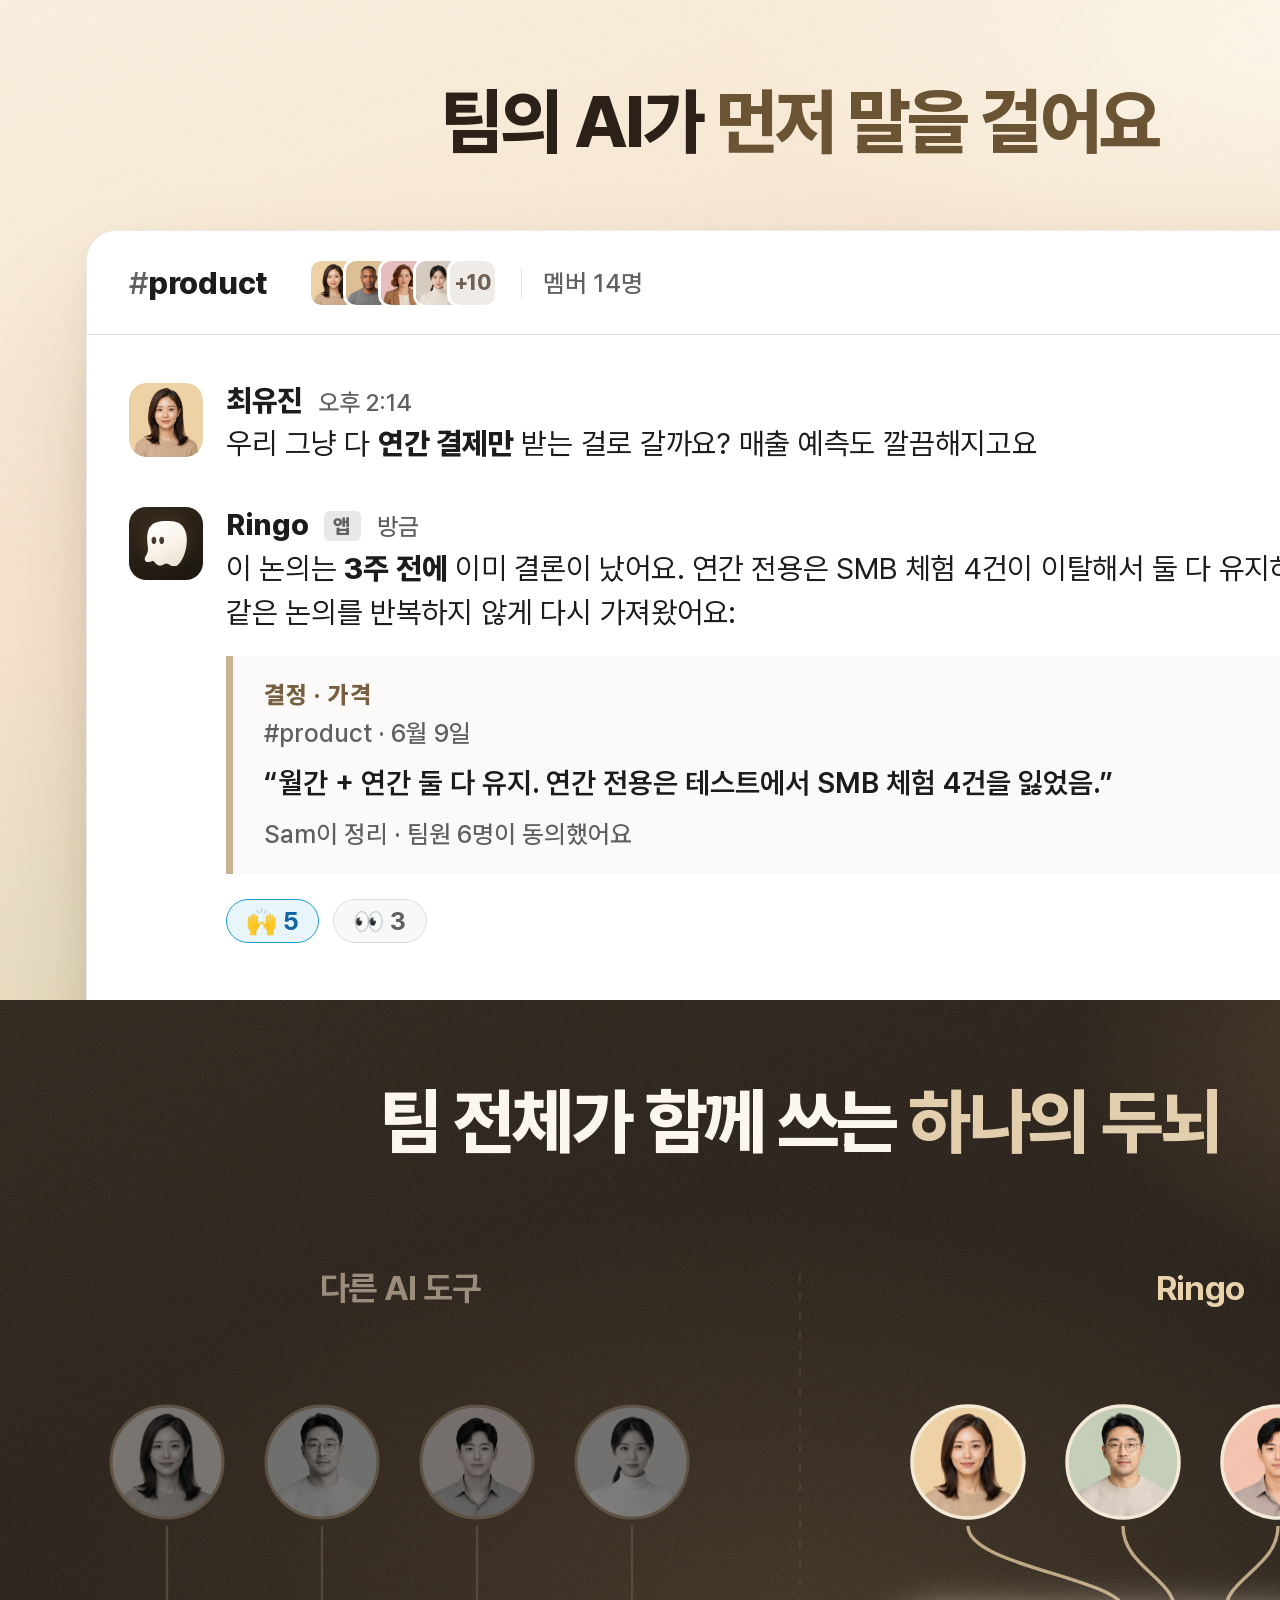
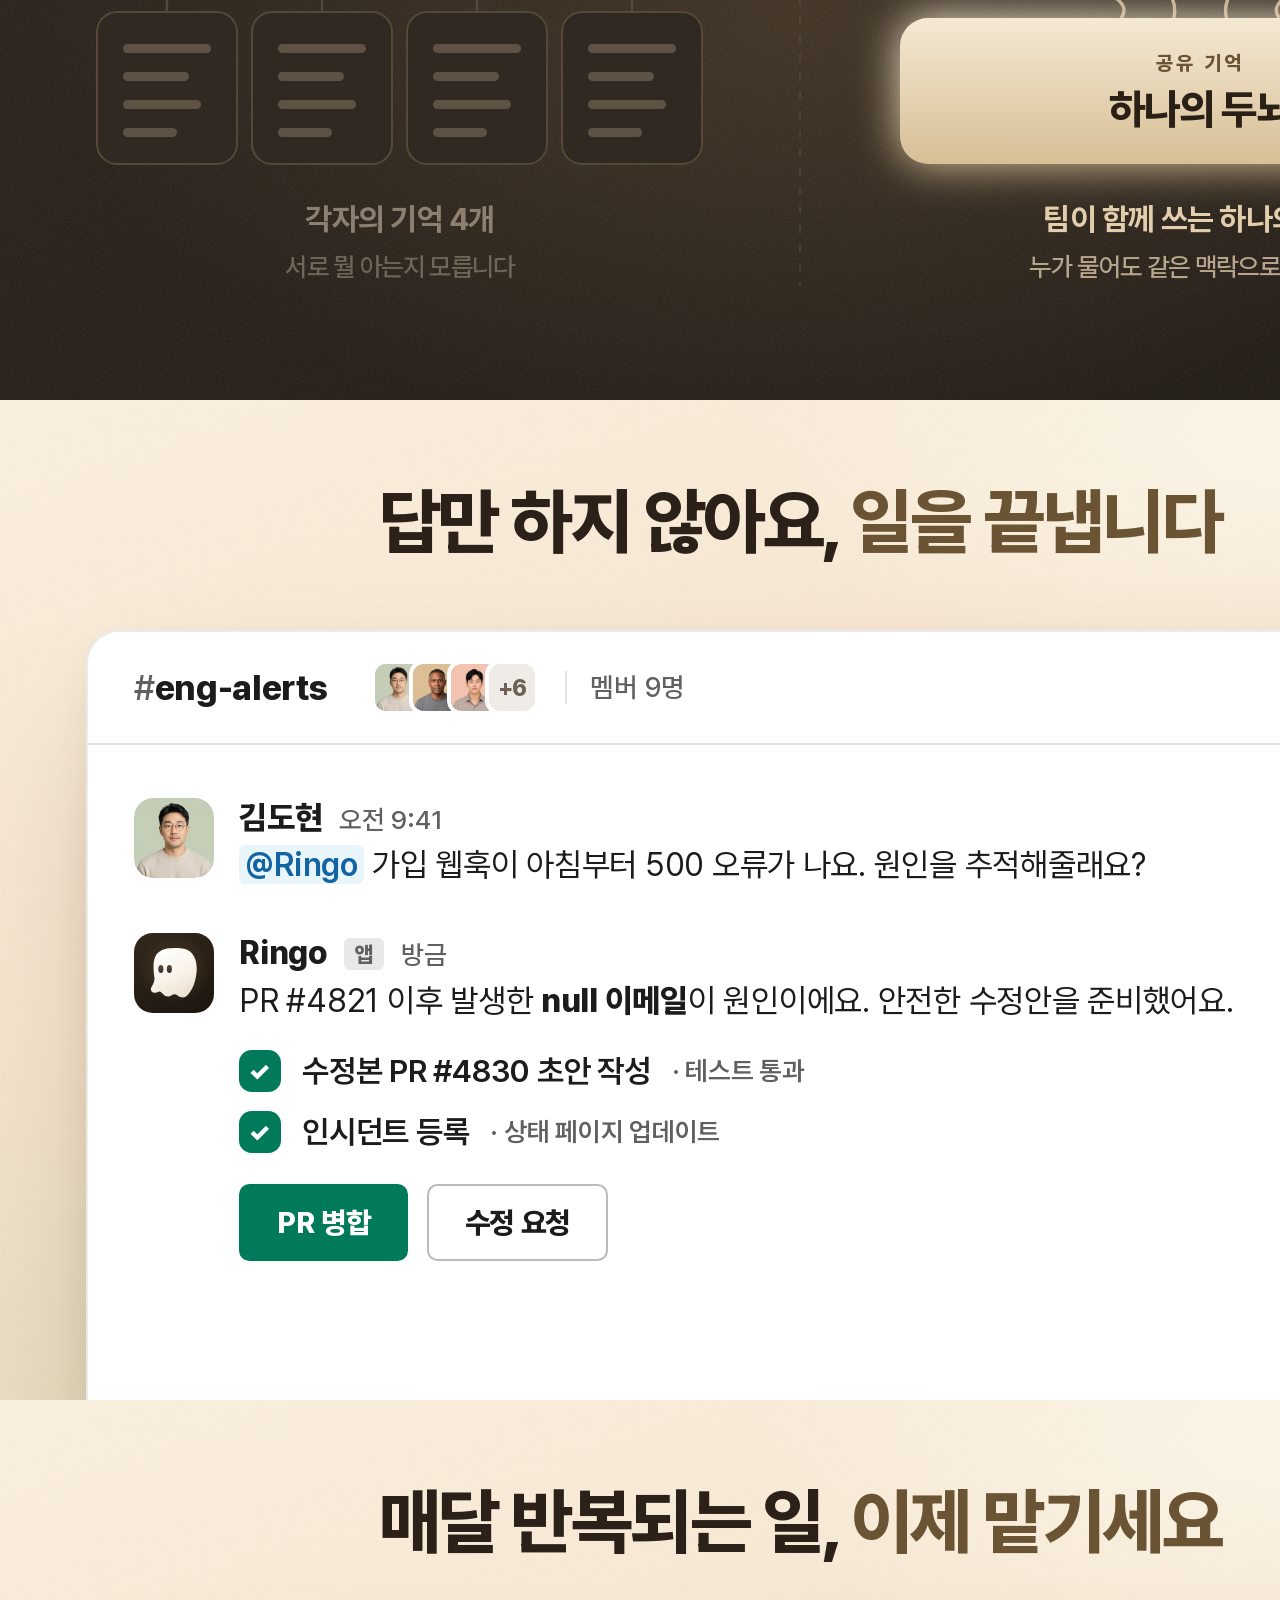
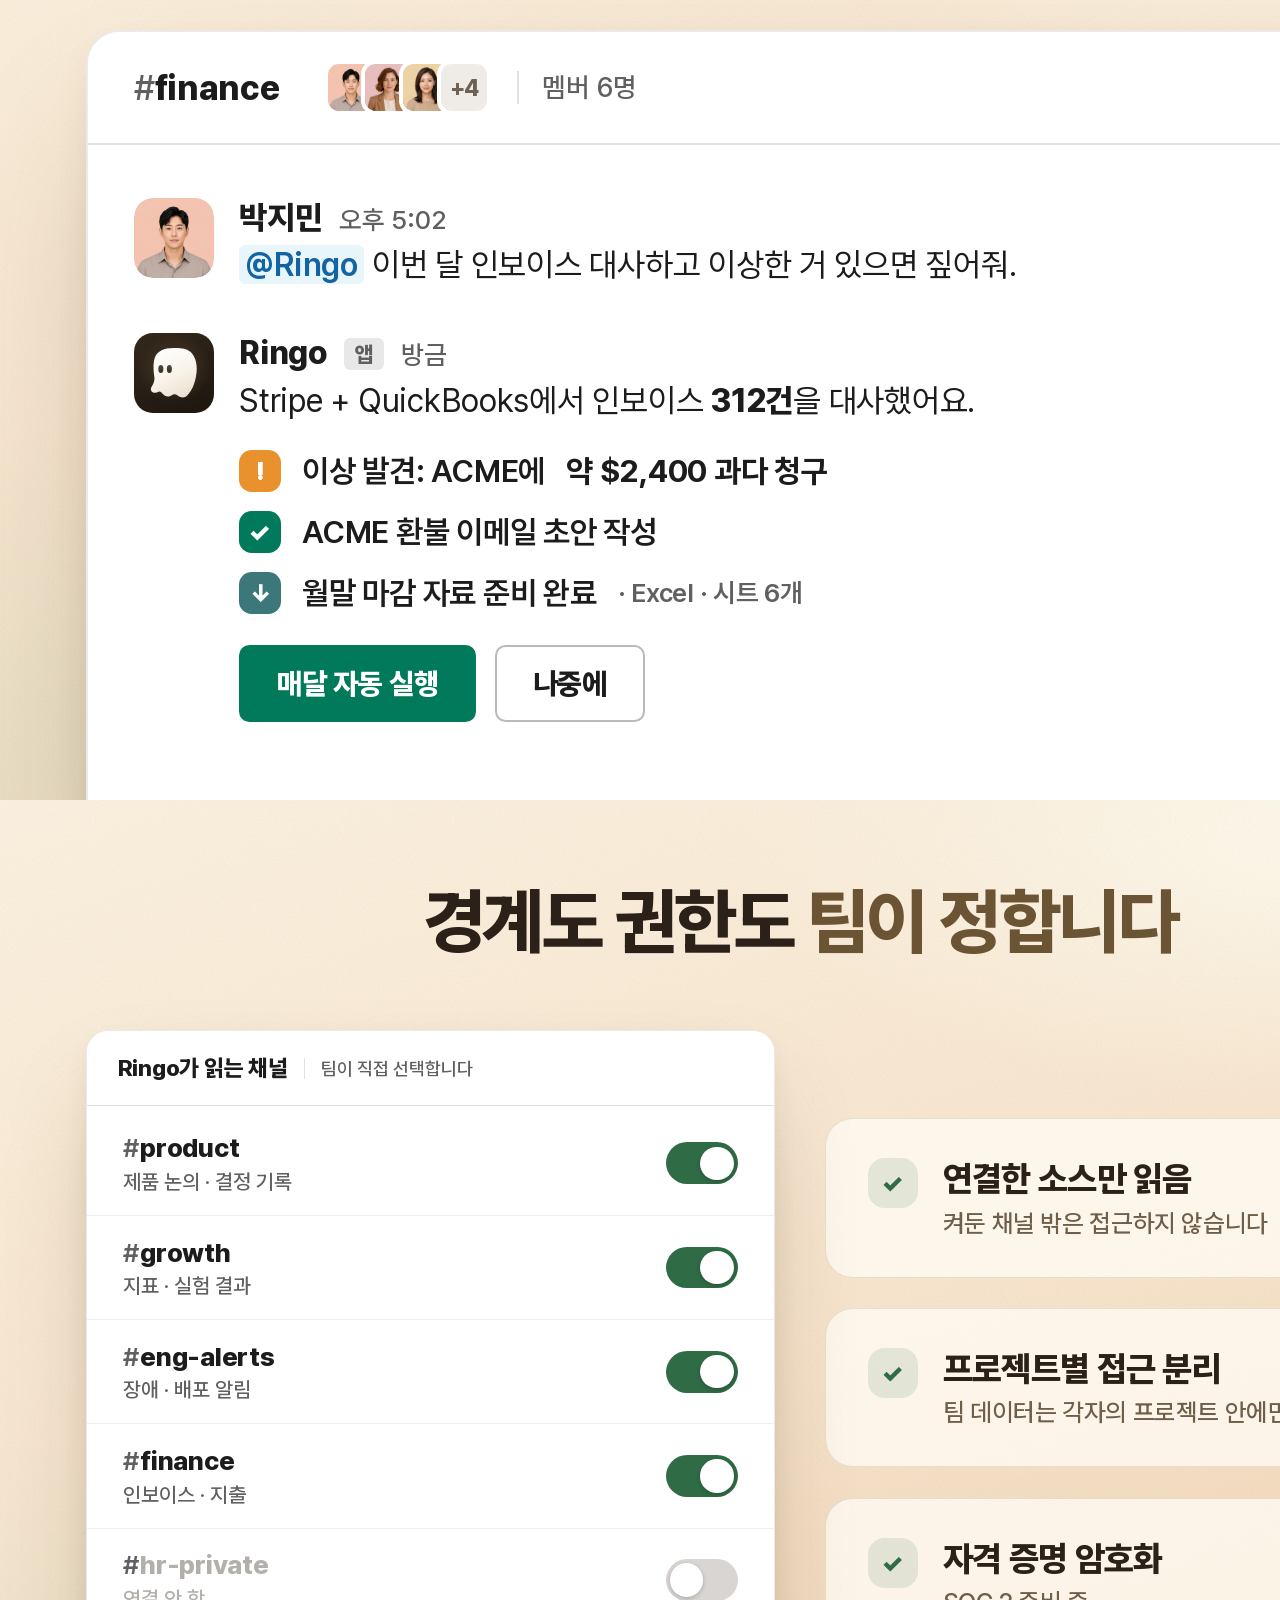
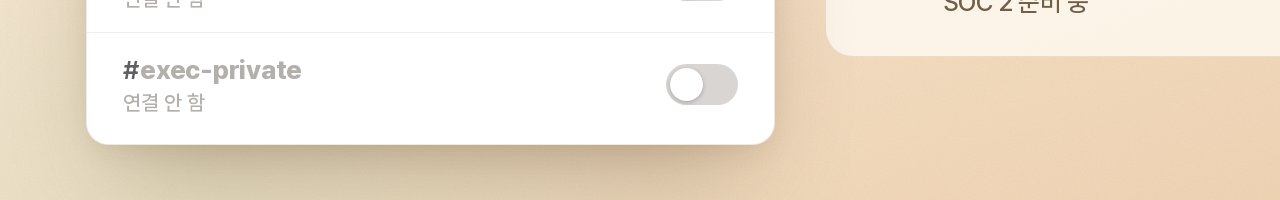
==== index.html @ 92b92dc7 "서브 텍스트 제거, 상단 블록 높이 재조정" ====
<!doctype html>
<html lang="ko"><head><meta charset="utf-8">
<title>Ringo 마켓플레이스 이미지 · 1차 구조 복원</title>
<link rel="stylesheet" href="base.css">
<style>
  /* Ringo 아바타: 검정 타일 + 크림 유령 (제품 실제 아바타) */
  /* 배경/크기는 base.css에서 관리. 정령이 타일을 꽉 채우면 답답해 보여서 62%로 여백 확보 */
  .av.ringo svg { width: 62%; height: 62%; display: block; }
  .lockup .markimg svg { width: 60%; height: 60%; display: block; }

  /* 02 지식 그래프 다크 패널 */
  .gwrap {
    margin: 12px 22px 0; border-radius: 14px; padding: 10px 14px 6px;
    background:
      radial-gradient(72% 90% at 50% 46%, #40321f 0%, rgba(64,50,31,0) 68%),
      linear-gradient(152deg, #33281b 0%, #241c13 100%);
    border: 1px solid rgba(201,178,143,.20);
    box-shadow: inset 0 1px 0 rgba(233,214,181,.10);
  }
  .gwrap svg { display: block; width: 100%; height: auto; }

  /* 05 권한 패널 — 좌우 반반. 왼쪽 채널 리스트, 오른쪽 보안 항목 모두 세로 나열 */
  .permswrap { display: grid; grid-template-columns: 1fr 1fr; gap: 36px; align-items: stretch; width: 100%; }
  .pcard { display: flex; flex-direction: column; }
  .pcard .plist { padding: 4px 0 6px; flex: 1; }
  .prow { display: flex; align-items: center; justify-content: space-between; padding: 15px 26px; }
  .prow + .prow { border-top: 1px solid #f1efed; }
  .pname { font-size: 19px; font-weight: 800; color: var(--sk-ink); letter-spacing: -.01em; }
  .pname .hash { color: var(--sk-muted); font-weight: 600; margin-right: 1px; }
  .pdesc { font-size: 15px; color: var(--sk-muted); font-weight: 500; margin-top: 4px; }
  .prow.off .pname, .prow.off .pdesc { color: #b3afab; }
  .tog { width: 52px; height: 30px; border-radius: 999px; background: #d8d5d2; position: relative; flex: none; }
  .tog i { position: absolute; top: 3px; left: 3px; width: 24px; height: 24px; border-radius: 50%;
           background: #fff; box-shadow: 0 1px 3px rgba(0,0,0,.22); }
  .tog.on { background: #2f6b45; }
  .tog.on i { left: 25px; }

  .secbar { display: flex; flex-direction: column; gap: 22px; justify-content: center; }
  .secitem {
    display: flex; align-items: flex-start; gap: 18px;
    background: rgba(255,252,244,.78);
    border: 1px solid rgba(119,96,63,.16);
    border-radius: 20px; padding: 28px 30px;
  }
  .sdot { flex: none; width: 36px; height: 36px; border-radius: 12px;
          background: rgba(47,107,69,.12); color: #2f6b45;
          display: grid; place-items: center; font-size: 18px; font-weight: 900; }
  .secitem b { display: block; font-size: 25px; font-weight: 800; color: var(--ink); letter-spacing: -.02em; }
  .secitem i { display: block; font-style: normal; font-size: 18px; font-weight: 500;
               color: var(--muted); margin-top: 6px; letter-spacing: -.015em; }
</style>
</head><body>

<div class="slide">
  <div class="copy">
    <h1>팀의 AI가 <em>먼저 말을 걸어요</em></h1>
  </div>
  <div class="fit">
    <div class="win">
           <div class="win-head">
             <span class="ch"><span class="hash">#</span>product</span>
             
        <div class="facepile">
          <img src="avatars/yujin.png" alt=""><img src="avatars/sam.png" alt=""><img src="avatars/elena.png" alt=""><img src="avatars/seoyeon.png" alt="">
          <span class="fmore">+10</span>
        </div>
             <span class="meta">멤버 14명</span>
           </div>
           <div class="win-body">
      
      <div class="msg">
        <div class="av person"><img src="avatars/yujin.png" alt=""></div>
        <div class="mbody">
          <div class="mhead">
            <span class="mname">최유진</span>
            
            <span class="mtime">오후 2:14</span>
          </div>
          <div class="mtext">우리 그냥 다 <strong>연간 결제만</strong> 받는 걸로 갈까요? 매출 예측도 깔끔해지고요</div>
        </div>
      </div>
      
      <div class="msg">
        <div class="av ringo"><svg viewBox="291 282 662 715" preserveAspectRatio="xMidYMid meet" aria-hidden="true">
  <defs>
    <linearGradient id="sBody" x1="28%" y1="4%" x2="72%" y2="100%">
      <stop offset="0%" stop-color="#fefdfb"/><stop offset="52%" stop-color="#f9f3ea"/><stop offset="100%" stop-color="#ebe0d0"/>
    </linearGradient>
    <linearGradient id="sEye" x1="0" y1="0" x2="0" y2="1">
      <stop offset="0%" stop-color="#58493f"/><stop offset="100%" stop-color="#3a2e27"/>
    </linearGradient>
    <radialGradient id="sGloss" cx="34%" cy="20%" r="42%">
      <stop offset="0%" stop-color="#ffffff" stop-opacity=".55"/><stop offset="100%" stop-color="#ffffff" stop-opacity="0"/>
    </radialGradient>
    <clipPath id="sClip"><path d="M627 283 C487 283 387 324 349 424 C320 501 330 628 342 701 C351 756 326 807 303 842 C279 880 295 916 324 925 C353 934 380 925 404 915 C425 906 438 918 454 937 C486 974 525 993 562 980 C594 969 611 946 638 951 C670 957 689 983 718 992 C758 1005 792 994 820 965 C891 891 929 791 948 666 C969 526 938 407 866 341 C808 288 720 281 627 283 Z"/></clipPath>
  </defs>
  <path d="M627 283 C487 283 387 324 349 424 C320 501 330 628 342 701 C351 756 326 807 303 842 C279 880 295 916 324 925 C353 934 380 925 404 915 C425 906 438 918 454 937 C486 974 525 993 562 980 C594 969 611 946 638 951 C670 957 689 983 718 992 C758 1005 792 994 820 965 C891 891 929 791 948 666 C969 526 938 407 866 341 C808 288 720 281 627 283 Z" fill="url(#sBody)"/>
  <ellipse cx="520" cy="430" rx="250" ry="200" fill="url(#sGloss)" clip-path="url(#sClip)"/>
  <ellipse cx="436" cy="585" rx="37" ry="57" fill="url(#sEye)"/>
  <ellipse cx="559" cy="585" rx="37" ry="57" fill="url(#sEye)"/>
</svg></div>
        <div class="mbody">
          <div class="mhead">
            <span class="mname">Ringo</span>
            <span class="badge">앱</span>
            <span class="mtime">방금</span>
          </div>
          <div class="mtext">이 논의는 <strong>3주 전에</strong> 이미 결론이 났어요. 연간 전용은 SMB 체험 4건이 이탈해서 둘 다 유지하기로 했죠. 같은 논의를 반복하지 않게 다시 가져왔어요:</div>
         <div class="att">
           <div class="atitle">결정 · 가격</div>
           <div class="aline">#product · 6월 9일</div>
           <div class="aquote">“월간 + 연간 둘 다 유지. 연간 전용은 테스트에서 SMB 체험 4건을 잃었음.”</div>
           <div class="afoot">Sam이 정리 · 팀원 6명이 동의했어요</div>
         </div>
         <div class="rx"><span class="on">🙌 5</span><span>👀 3</span></div>
        </div>
      </div></div>
           <div class="winpad"></div>
         </div>
  </div>
</div>

<div class="slide inverted">
  <div class="copy">
    <h1>팀 전체가 함께 쓰는 <em>하나의 두뇌</em></h1>
  </div>
  <div class="fit">
    <div class="gfull">
      <svg viewBox="0 0 1600 700" width="1600" height="700">
        <defs>
          <linearGradient id="goldb" x1="0" y1="0" x2="0" y2="1">
            <stop offset="0%" stop-color="#f4e9d4"/><stop offset="100%" stop-color="#d8bf96"/>
          </linearGradient>
          <filter id="softglow" x="-60%" y="-60%" width="220%" height="220%">
            <feGaussianBlur stdDeviation="22" result="b"/>
            <feMerge><feMergeNode in="b"/><feMergeNode in="SourceGraphic"/></feMerge>
          </filter>
        </defs>

        <line x1="800" y1="44" x2="800" y2="656" stroke="#6b5c48"
              stroke-width="1.6" stroke-dasharray="8 11" opacity=".45"/>

        <!-- 왼쪽: 다른 AI 도구 -->
        <text x="400" y="70" text-anchor="middle"
              style="font:700 34px Pretendard,sans-serif;fill:#9b8d7c;letter-spacing:-.02em">다른 AI 도구</text>
        
        <clipPath id="cl0"><circle cx="167" cy="232" r="56"/></clipPath>
        <image href="avatars/yujin.png" x="111" y="176"
               width="112" height="112" clip-path="url(#cl0)"
               style="filter:grayscale(.8) brightness(.55)"/>
        <circle cx="167" cy="232" r="56" fill="none" stroke="#5d5244" stroke-width="3"/>
        <line x1="167" y1="296" x2="167" y2="382" stroke="#5d5244" stroke-width="2.4" opacity=".75"/>
        <rect x="97" y="382" width="140" height="152" rx="20"
              fill="#2f2921" stroke="#544838" stroke-width="2"/>
        <rect x="123" y="414" width="88" height="9" rx="4.5" fill="#5d5244"/><rect x="123" y="442" width="66" height="9" rx="4.5" fill="#5d5244"/><rect x="123" y="470" width="78" height="9" rx="4.5" fill="#5d5244"/><rect x="123" y="498" width="54" height="9" rx="4.5" fill="#5d5244"/>
        
        <clipPath id="cl1"><circle cx="322" cy="232" r="56"/></clipPath>
        <image href="avatars/dohyun.png" x="266" y="176"
               width="112" height="112" clip-path="url(#cl1)"
               style="filter:grayscale(.8) brightness(.55)"/>
        <circle cx="322" cy="232" r="56" fill="none" stroke="#5d5244" stroke-width="3"/>
        <line x1="322" y1="296" x2="322" y2="382" stroke="#5d5244" stroke-width="2.4" opacity=".75"/>
        <rect x="252" y="382" width="140" height="152" rx="20"
              fill="#2f2921" stroke="#544838" stroke-width="2"/>
        <rect x="278" y="414" width="88" height="9" rx="4.5" fill="#5d5244"/><rect x="278" y="442" width="66" height="9" rx="4.5" fill="#5d5244"/><rect x="278" y="470" width="78" height="9" rx="4.5" fill="#5d5244"/><rect x="278" y="498" width="54" height="9" rx="4.5" fill="#5d5244"/>
        
        <clipPath id="cl2"><circle cx="477" cy="232" r="56"/></clipPath>
        <image href="avatars/jimin.png" x="421" y="176"
               width="112" height="112" clip-path="url(#cl2)"
               style="filter:grayscale(.8) brightness(.55)"/>
        <circle cx="477" cy="232" r="56" fill="none" stroke="#5d5244" stroke-width="3"/>
        <line x1="477" y1="296" x2="477" y2="382" stroke="#5d5244" stroke-width="2.4" opacity=".75"/>
        <rect x="407" y="382" width="140" height="152" rx="20"
              fill="#2f2921" stroke="#544838" stroke-width="2"/>
        <rect x="433" y="414" width="88" height="9" rx="4.5" fill="#5d5244"/><rect x="433" y="442" width="66" height="9" rx="4.5" fill="#5d5244"/><rect x="433" y="470" width="78" height="9" rx="4.5" fill="#5d5244"/><rect x="433" y="498" width="54" height="9" rx="4.5" fill="#5d5244"/>
        
        <clipPath id="cl3"><circle cx="632" cy="232" r="56"/></clipPath>
        <image href="avatars/seoyeon.png" x="576" y="176"
               width="112" height="112" clip-path="url(#cl3)"
               style="filter:grayscale(.8) brightness(.55)"/>
        <circle cx="632" cy="232" r="56" fill="none" stroke="#5d5244" stroke-width="3"/>
        <line x1="632" y1="296" x2="632" y2="382" stroke="#5d5244" stroke-width="2.4" opacity=".75"/>
        <rect x="562" y="382" width="140" height="152" rx="20"
              fill="#2f2921" stroke="#544838" stroke-width="2"/>
        <rect x="588" y="414" width="88" height="9" rx="4.5" fill="#5d5244"/><rect x="588" y="442" width="66" height="9" rx="4.5" fill="#5d5244"/><rect x="588" y="470" width="78" height="9" rx="4.5" fill="#5d5244"/><rect x="588" y="498" width="54" height="9" rx="4.5" fill="#5d5244"/>
        
        <text x="400" y="600" text-anchor="middle"
              style="font:700 31px Pretendard,sans-serif;fill:#8d8071;letter-spacing:-.025em">각자의 기억 4개</text>
        <text x="400" y="646" text-anchor="middle"
              style="font:500 26px Pretendard,sans-serif;fill:#6f6558;letter-spacing:-.025em">서로 뭘 아는지 모릅니다</text>

        <!-- 오른쪽: Ringo -->
        <text x="1200" y="70" text-anchor="middle"
              style="font:700 34px Pretendard,sans-serif;fill:#e8d3ad;letter-spacing:-.02em">Ringo</text>
        
        <path d="M968 296 C 968 340, 1148.96 350, 1121.12 388"
              stroke="#c9b28f" stroke-width="3.4" fill="none" opacity=".92"/>
        <clipPath id="cr0"><circle cx="968" cy="232" r="56"/></clipPath>
        <image href="avatars/yujin.png" x="912" y="176"
               width="112" height="112" clip-path="url(#cr0)"/>
        <circle cx="968" cy="232" r="56" fill="none" stroke="#f3e9d6" stroke-width="3.5"/>
        
        <path d="M1123 296 C 1123 340, 1183.06 350, 1173.82 388"
              stroke="#c9b28f" stroke-width="3.4" fill="none" opacity=".92"/>
        <clipPath id="cr1"><circle cx="1123" cy="232" r="56"/></clipPath>
        <image href="avatars/dohyun.png" x="1067" y="176"
               width="112" height="112" clip-path="url(#cr1)"/>
        <circle cx="1123" cy="232" r="56" fill="none" stroke="#f3e9d6" stroke-width="3.5"/>
        
        <path d="M1278 296 C 1278 340, 1217.16 350, 1226.52 388"
              stroke="#c9b28f" stroke-width="3.4" fill="none" opacity=".92"/>
        <clipPath id="cr2"><circle cx="1278" cy="232" r="56"/></clipPath>
        <image href="avatars/jimin.png" x="1222" y="176"
               width="112" height="112" clip-path="url(#cr2)"/>
        <circle cx="1278" cy="232" r="56" fill="none" stroke="#f3e9d6" stroke-width="3.5"/>
        
        <path d="M1433 296 C 1433 340, 1251.26 350, 1279.22 388"
              stroke="#c9b28f" stroke-width="3.4" fill="none" opacity=".92"/>
        <clipPath id="cr3"><circle cx="1433" cy="232" r="56"/></clipPath>
        <image href="avatars/seoyeon.png" x="1377" y="176"
               width="112" height="112" clip-path="url(#cr3)"/>
        <circle cx="1433" cy="232" r="56" fill="none" stroke="#f3e9d6" stroke-width="3.5"/>
        
        <g filter="url(#softglow)">
          <rect x="900" y="388" width="600" height="146" rx="28" fill="url(#goldb)"/>
        </g>
        <text x="1200" y="440" text-anchor="middle"
              style="font:800 20px Pretendard,sans-serif;fill:#6b5433;letter-spacing:.16em">공유 기억</text>
        <text x="1200" y="494" text-anchor="middle"
              style="font:800 42px Pretendard,sans-serif;fill:#2a2016;letter-spacing:-.03em">하나의 두뇌</text>
        <text x="1200" y="600" text-anchor="middle"
              style="font:700 31px Pretendard,sans-serif;fill:#e2ceac;letter-spacing:-.025em">팀이 함께 쓰는 하나의 기억</text>
        <text x="1200" y="646" text-anchor="middle"
              style="font:500 26px Pretendard,sans-serif;fill:#b8a68c;letter-spacing:-.025em">누가 물어도 같은 맥락으로 답합니다</text>
      </svg></div>
  </div>
</div>

<div class="slide">
  <div class="copy">
    <h1>답만 하지 않아요, <em>일을 끝냅니다</em></h1>
  </div>
  <div class="fit">
    <div class="win">
           <div class="win-head">
             <span class="ch"><span class="hash">#</span>eng-alerts</span>
             
        <div class="facepile">
          <img src="avatars/dohyun.png" alt=""><img src="avatars/sam.png" alt=""><img src="avatars/jimin.png" alt="">
          <span class="fmore">+6</span>
        </div>
             <span class="meta">멤버 9명</span>
           </div>
           <div class="win-body">
      
      <div class="msg">
        <div class="av person"><img src="avatars/dohyun.png" alt=""></div>
        <div class="mbody">
          <div class="mhead">
            <span class="mname">김도현</span>
            
            <span class="mtime">오전 9:41</span>
          </div>
          <div class="mtext"><span class="mention">@Ringo</span> 가입 웹훅이 아침부터 500 오류가 나요. 원인을 추적해줄래요?</div>
        </div>
      </div>
      
      <div class="msg">
        <div class="av ringo"><svg viewBox="291 282 662 715" preserveAspectRatio="xMidYMid meet" aria-hidden="true">
  <defs>
    <linearGradient id="sBody" x1="28%" y1="4%" x2="72%" y2="100%">
      <stop offset="0%" stop-color="#fefdfb"/><stop offset="52%" stop-color="#f9f3ea"/><stop offset="100%" stop-color="#ebe0d0"/>
    </linearGradient>
    <linearGradient id="sEye" x1="0" y1="0" x2="0" y2="1">
      <stop offset="0%" stop-color="#58493f"/><stop offset="100%" stop-color="#3a2e27"/>
    </linearGradient>
    <radialGradient id="sGloss" cx="34%" cy="20%" r="42%">
      <stop offset="0%" stop-color="#ffffff" stop-opacity=".55"/><stop offset="100%" stop-color="#ffffff" stop-opacity="0"/>
    </radialGradient>
    <clipPath id="sClip"><path d="M627 283 C487 283 387 324 349 424 C320 501 330 628 342 701 C351 756 326 807 303 842 C279 880 295 916 324 925 C353 934 380 925 404 915 C425 906 438 918 454 937 C486 974 525 993 562 980 C594 969 611 946 638 951 C670 957 689 983 718 992 C758 1005 792 994 820 965 C891 891 929 791 948 666 C969 526 938 407 866 341 C808 288 720 281 627 283 Z"/></clipPath>
  </defs>
  <path d="M627 283 C487 283 387 324 349 424 C320 501 330 628 342 701 C351 756 326 807 303 842 C279 880 295 916 324 925 C353 934 380 925 404 915 C425 906 438 918 454 937 C486 974 525 993 562 980 C594 969 611 946 638 951 C670 957 689 983 718 992 C758 1005 792 994 820 965 C891 891 929 791 948 666 C969 526 938 407 866 341 C808 288 720 281 627 283 Z" fill="url(#sBody)"/>
  <ellipse cx="520" cy="430" rx="250" ry="200" fill="url(#sGloss)" clip-path="url(#sClip)"/>
  <ellipse cx="436" cy="585" rx="37" ry="57" fill="url(#sEye)"/>
  <ellipse cx="559" cy="585" rx="37" ry="57" fill="url(#sEye)"/>
</svg></div>
        <div class="mbody">
          <div class="mhead">
            <span class="mname">Ringo</span>
            <span class="badge">앱</span>
            <span class="mtime">방금</span>
          </div>
          <div class="mtext">PR #4821 이후 발생한 <strong>null 이메일</strong>이 원인이에요. 안전한 수정안을 준비했어요.</div>
         <div class="steps">
           <div class="step"><span class="dot">✓</span>수정본 PR #4830 초안 작성 <span class="tag">· 테스트 통과</span></div>
           <div class="step"><span class="dot">✓</span>인시던트 등록 <span class="tag">· 상태 페이지 업데이트</span></div>
         </div>
         <div class="acts"><span class="btn primary">PR 병합</span><span class="btn">수정 요청</span></div>
        </div>
      </div></div>
           <div class="winpad"></div>
         </div>
  </div>
</div>

<div class="slide">
  <div class="copy">
    <h1>매달 반복되는 일, <em>이제 맡기세요</em></h1>
  </div>
  <div class="fit">
    <div class="win">
           <div class="win-head">
             <span class="ch"><span class="hash">#</span>finance</span>
             
        <div class="facepile">
          <img src="avatars/jimin.png" alt=""><img src="avatars/elena.png" alt=""><img src="avatars/yujin.png" alt="">
          <span class="fmore">+4</span>
        </div>
             <span class="meta">멤버 6명</span>
           </div>
           <div class="win-body">
      
      <div class="msg">
        <div class="av person"><img src="avatars/jimin.png" alt=""></div>
        <div class="mbody">
          <div class="mhead">
            <span class="mname">박지민</span>
            
            <span class="mtime">오후 5:02</span>
          </div>
          <div class="mtext"><span class="mention">@Ringo</span> 이번 달 인보이스 대사하고 이상한 거 있으면 짚어줘.</div>
        </div>
      </div>
      
      <div class="msg">
        <div class="av ringo"><svg viewBox="291 282 662 715" preserveAspectRatio="xMidYMid meet" aria-hidden="true">
  <defs>
    <linearGradient id="sBody" x1="28%" y1="4%" x2="72%" y2="100%">
      <stop offset="0%" stop-color="#fefdfb"/><stop offset="52%" stop-color="#f9f3ea"/><stop offset="100%" stop-color="#ebe0d0"/>
    </linearGradient>
    <linearGradient id="sEye" x1="0" y1="0" x2="0" y2="1">
      <stop offset="0%" stop-color="#58493f"/><stop offset="100%" stop-color="#3a2e27"/>
    </linearGradient>
    <radialGradient id="sGloss" cx="34%" cy="20%" r="42%">
      <stop offset="0%" stop-color="#ffffff" stop-opacity=".55"/><stop offset="100%" stop-color="#ffffff" stop-opacity="0"/>
    </radialGradient>
    <clipPath id="sClip"><path d="M627 283 C487 283 387 324 349 424 C320 501 330 628 342 701 C351 756 326 807 303 842 C279 880 295 916 324 925 C353 934 380 925 404 915 C425 906 438 918 454 937 C486 974 525 993 562 980 C594 969 611 946 638 951 C670 957 689 983 718 992 C758 1005 792 994 820 965 C891 891 929 791 948 666 C969 526 938 407 866 341 C808 288 720 281 627 283 Z"/></clipPath>
  </defs>
  <path d="M627 283 C487 283 387 324 349 424 C320 501 330 628 342 701 C351 756 326 807 303 842 C279 880 295 916 324 925 C353 934 380 925 404 915 C425 906 438 918 454 937 C486 974 525 993 562 980 C594 969 611 946 638 951 C670 957 689 983 718 992 C758 1005 792 994 820 965 C891 891 929 791 948 666 C969 526 938 407 866 341 C808 288 720 281 627 283 Z" fill="url(#sBody)"/>
  <ellipse cx="520" cy="430" rx="250" ry="200" fill="url(#sGloss)" clip-path="url(#sClip)"/>
  <ellipse cx="436" cy="585" rx="37" ry="57" fill="url(#sEye)"/>
  <ellipse cx="559" cy="585" rx="37" ry="57" fill="url(#sEye)"/>
</svg></div>
        <div class="mbody">
          <div class="mhead">
            <span class="mname">Ringo</span>
            <span class="badge">앱</span>
            <span class="mtime">방금</span>
          </div>
          <div class="mtext">Stripe + QuickBooks에서 인보이스 <strong>312건</strong>을 대사했어요.</div>
         <div class="steps">
           <div class="step"><span class="dot warn">!</span>이상 발견: ACME에 <strong>약 $2,400 과다 청구</strong></div>
           <div class="step"><span class="dot">✓</span>ACME 환불 이메일 초안 작성</div>
           <div class="step"><span class="dot file">↓</span>월말 마감 자료 준비 완료 <span class="tag">· Excel · 시트 6개</span></div>
         </div>
         <div class="acts"><span class="btn primary">매달 자동 실행</span><span class="btn">나중에</span></div>
        </div>
      </div></div>
           <div class="winpad"></div>
         </div>
  </div>
</div>

<div class="slide">
  <div class="copy">
    <h1>경계도 권한도 <em>팀이 정합니다</em></h1>
  </div>
  <div class="fit">
    
  <div class="permswrap">
    <div class="win pcard">
      <div class="win-head">
        <span class="ch">Ringo가 읽는 채널</span>
        <span class="meta">팀이 직접 선택합니다</span>
      </div>
      <div class="plist">
        
        <div class="prow">
          <div class="pmeta">
            <div class="pname"><span class="hash">#</span>product</div>
            <div class="pdesc">제품 논의 · 결정 기록</div>
          </div>
          <div class="tog on"><i></i></div>
        </div>
        <div class="prow">
          <div class="pmeta">
            <div class="pname"><span class="hash">#</span>growth</div>
            <div class="pdesc">지표 · 실험 결과</div>
          </div>
          <div class="tog on"><i></i></div>
        </div>
        <div class="prow">
          <div class="pmeta">
            <div class="pname"><span class="hash">#</span>eng-alerts</div>
            <div class="pdesc">장애 · 배포 알림</div>
          </div>
          <div class="tog on"><i></i></div>
        </div>
        <div class="prow">
          <div class="pmeta">
            <div class="pname"><span class="hash">#</span>finance</div>
            <div class="pdesc">인보이스 · 지출</div>
          </div>
          <div class="tog on"><i></i></div>
        </div>
        <div class="prow off">
          <div class="pmeta">
            <div class="pname"><span class="hash">#</span>hr-private</div>
            <div class="pdesc">연결 안 함</div>
          </div>
          <div class="tog"><i></i></div>
        </div>
        <div class="prow off">
          <div class="pmeta">
            <div class="pname"><span class="hash">#</span>exec-private</div>
            <div class="pdesc">연결 안 함</div>
          </div>
          <div class="tog"><i></i></div>
        </div>
      </div>
    </div>

    <div class="secbar">
      
      <div class="secitem">
        <span class="sdot">✓</span>
        <div><b>연결한 소스만 읽음</b><i>켜둔 채널 밖은 접근하지 않습니다</i></div>
      </div>
      <div class="secitem">
        <span class="sdot">✓</span>
        <div><b>프로젝트별 접근 분리</b><i>팀 데이터는 각자의 프로젝트 안에만</i></div>
      </div>
      <div class="secitem">
        <span class="sdot">✓</span>
        <div><b>자격 증명 암호화</b><i>SOC 2 준비 중</i></div>
      </div>
    </div>
  </div>
  </div>
</div>
<script>
  /* 입력창을 없앤 대신 창을 하단으로 흘려보내고 내부 요소를 키웁니다.
     창 맨 아래 .winpad(=PAD px) 만큼만 캔버스 밖으로 나가게 역산하므로
     메시지·버튼·리액션은 절대 잘리지 않습니다. */
  const SLIDE_H = 1000, BASE_W = 1428, PAD = 92, MIN = 0.72, MAX = 2.1;
  async function fit() {
    await document.fonts.ready;
    document.querySelectorAll('.slide').forEach(slide => {
      const box = slide.querySelector('.fit');
      const el = box.firstElementChild;
      if (el.classList.contains('gfull')) { el.dataset.zoom = '1'; return; }

      const top = box.getBoundingClientRect().top - slide.getBoundingClientRect().top;
      const bleeds = !!el.querySelector('.winpad');
      const avail = SLIDE_H - top - (bleeds ? 0 : 46);

      let z = 1.2;
      for (let i = 0; i < 9; i++) {
        el.style.zoom = '';
        el.style.width = (BASE_W / z) + 'px';
        const h = el.getBoundingClientRect().height;
        // bleeds: (h - PAD) * z = avail  → PAD 만큼이 화면 밖으로
        const denom = bleeds ? Math.max(1, h - PAD) : h;
        const cap = bleeds ? MAX : 1.45;
        const next = Math.min(cap, Math.max(MIN, avail / denom));
        if (Math.abs(next - z) < 0.003) { z = next; break; }
        z = next;
      }
      el.style.width = (BASE_W / z) + 'px';
      el.style.zoom = z;
      el.dataset.zoom = z.toFixed(3);
    });
    document.title = 'ready';
    preview();
  }

  /* ?preview=1 로 열면 5장을 한 화면에 축소해서 보여줍니다. */
  function preview() {
    if (!location.search.includes('preview')) return;
    document.documentElement.classList.add('preview');
    const fitScale = () => {
      const s = Math.min(0.9, (window.innerWidth - 80) / 1600);
      document.documentElement.style.setProperty('--pv', s);
    };
    fitScale();
    window.addEventListener('resize', fitScale);
    document.querySelectorAll('.slide').forEach((sl, i) => {
      const t = document.createElement('div');
      t.className = 'pvlabel';
      t.textContent = String(i + 1).padStart(2, '0') + ' / 05   ·   1600 × 1000';
      sl.after(t);
    });
  }

  fit();
</script>
</body></html>
---- base.css ----
/* Ringo · Slack Marketplace 소개 이미지 공용 스타일
   1600x1000 (8:5) — Slack Marketplace 규격
   컬러/서체는 ringoai.app 라이브 사이트에서 실측 추출 */

@font-face {
  font-family: 'Pretendard';
  src: url('fonts/PretendardVariable.woff2') format('woff2-variations');
  font-weight: 45 920;
  font-style: normal;
  font-display: block;
}
@font-face {
  font-family: 'AnthropicSans';
  src: url('fonts/AnthropicSans-Roman.woff2') format('woff2');
  font-weight: 100 900;
  font-style: normal;
  font-display: block;
}
@font-face {
  font-family: 'AnthropicSerif';
  src: url('fonts/AnthropicSerif-Roman.woff2') format('woff2');
  font-weight: 100 900;
  font-style: normal;
  font-display: block;
}

:root {
  /* 페이퍼 배경 (히어로 하늘에서 샘플링) */
  --paper-top: #fdf2e0;
  --paper-mid: #f9e5cc;
  --paper-bot: #efd0ad;

  /* 브랜드 브라운 (워드마크·CTA 실측값 #77603f) */
  --brown: #77603f;
  --brown-deep: #4a3b28;
  --ink: #2b2119;
  --muted: #6f5f4a;
  --faint: #9c8a72;
  --oak: #c9b28f;
  --teal: #3c7779;

  /* Slack 네이티브 UI */
  --sk-ink: #1d1c1d;
  --sk-muted: #616061;
  --sk-line: #e4e2e1;
  --sk-blue: #1264a3;
  --sk-blue-bg: #e8f5fa;
  --sk-green: #007a5a;
  --sk-amber: #e8912d;
}

* { margin: 0; padding: 0; box-sizing: border-box; }

body {
  width: 1600px;
  /* overflow:hidden 이었으나 브라우저 미리보기에서 스크롤이 막혀 제거.
     캡쳐는 1600x5000 창으로 찍으므로 영향 없음. 잘라내기는 .slide가 담당. */
  overflow: visible;
  -webkit-font-smoothing: antialiased;
  text-rendering: optimizeLegibility;
  font-family: 'Pretendard', 'AnthropicSans', system-ui, sans-serif;
}

.slide {
  position: relative;
  width: 1600px;
  height: 1000px;
  overflow: hidden;
  padding: 78px 86px 0;
  background:
    radial-gradient(58% 42% at 82% 4%, rgba(255, 250, 236, .95) 0%, rgba(255, 250, 236, 0) 62%),
    radial-gradient(70% 55% at 12% 96%, rgba(214, 226, 199, .40) 0%, rgba(214, 226, 199, 0) 60%),
    linear-gradient(162deg, var(--paper-top) 0%, var(--paper-mid) 52%, var(--paper-bot) 100%);
}

/* 은은한 종이 질감 */
.slide::after {
  content: '';
  position: absolute;
  inset: 0;
  pointer-events: none;
  opacity: .38;
  background-image: url("data:image/svg+xml,%3Csvg xmlns='http://www.w3.org/2000/svg' width='180' height='180'%3E%3Cfilter id='n'%3E%3CfeTurbulence type='fractalNoise' baseFrequency='.85' numOctaves='3'/%3E%3C/filter%3E%3Crect width='180' height='180' filter='url(%23n)' opacity='.34'/%3E%3C/svg%3E");
}

/* ── 상단 로고 락업 ───────────────────────── */
.top {
  display: flex;
  align-items: center;
  justify-content: space-between;
  position: relative;
  z-index: 2;
}
.lockup { display: flex; align-items: center; gap: 13px; }
.lockup img {
  width: 46px; height: 46px;
  border-radius: 13px;
  display: block;
  box-shadow: 0 2px 10px rgba(90, 65, 35, .16);
}
.lockup span {
  font-family: 'AnthropicSans', sans-serif;
  font-size: 31px;
  font-weight: 700;
  letter-spacing: -.012em;
  color: var(--brown);
}
.idx {
  font-family: 'AnthropicSans', sans-serif;
  font-size: 15px;
  font-weight: 600;
  letter-spacing: .16em;
  color: var(--faint);
}

/* ── 카피 블록 ───────────────────────────── */
/* 상단 블록 높이 고정.
   장마다 카피 길이가 달라도 목업 시작 Y가 동일해야 세트로 보입니다.
   헤드라인 1줄(86) + 간격(18) + 서브 1줄(47) = 151 → 156 고정 */
/* 헤드라인 한 줄 높이로 고정.
   장마다 카피 길이가 달라도 목업 시작 Y가 동일해야 세트로 보입니다. */
.copy { position: relative; z-index: 2; margin-top: 0; height: 90px; }
.eyebrow {
  display: inline-block;
  font-size: 15px;
  font-weight: 700;
  letter-spacing: .09em;
  color: var(--brown);
  background: rgba(255, 252, 244, .72);
  border: 1px solid rgba(119, 96, 63, .16);
  border-radius: 999px;
  padding: 7px 16px;
  margin-bottom: 20px;
}
h1 {
  text-align: center;
  font-size: 72px;
  font-weight: 800;
  line-height: 1.2;
  letter-spacing: -.035em;
  color: var(--ink);
  word-break: keep-all;
}
h1 em { font-style: normal; color: #6b5433; }
.sub {
  margin-top: 22px;
  text-align: center;
  font-size: 31px;
  font-weight: 500;
  line-height: 1.52;
  letter-spacing: -.015em;
  color: var(--muted);
  word-break: keep-all;
  max-width: 1240px;
}

/* ── Slack 창 목업 ───────────────────────── */
.win {
  position: relative;
  z-index: 2;
  background: #fff;
  border-radius: 16px;
  border: 1px solid rgba(70, 52, 32, .10);
  box-shadow:
    0 36px 70px -22px rgba(88, 62, 30, .34),
    0 8px 22px -8px rgba(88, 62, 30, .16);
  overflow: hidden;
}
.win-head {
  display: flex;
  align-items: center;
  gap: 9px;
  height: 54px;
  padding: 0 22px;
  border-bottom: 1px solid var(--sk-line);
  background: #fff;
}
.win-head .ch {
  font-size: 16.5px; font-weight: 800; color: var(--sk-ink);
  letter-spacing: -.01em;
}
.win-head .hash { color: var(--sk-muted); font-weight: 500; }
.win-head .meta {
  font-size: 13px; color: var(--sk-muted); font-weight: 500;
  padding-left: 11px; margin-left: 3px;
  border-left: 1px solid var(--sk-line);
}
.win-body { padding: 16px 0 18px; }

/* 메시지 */
.msg { display: flex; gap: 12px; padding: 9px 22px; }
.msg + .msg { padding-top: 12px; }
.av {
  flex: none;
  width: 38px; height: 38px;
  border-radius: 9px;
  display: grid; place-items: center;
  font-size: 15px; font-weight: 800; color: #fff;
  letter-spacing: -.02em;
}
.av img { width: 38px; height: 38px; border-radius: 9px; display: block; }
.mbody { flex: 1; min-width: 0; }
.mhead { display: flex; align-items: baseline; gap: 8px; margin-bottom: 2px; }
.mname { font-size: 15.5px; font-weight: 800; color: var(--sk-ink); letter-spacing: -.01em; }
.badge {
  font-size: 10.5px; font-weight: 800; color: var(--sk-muted);
  background: #e8e8e8; border-radius: 3px; padding: 1.5px 5px;
  position: relative; top: -1px;
}
.mtime { font-size: 12.5px; color: var(--sk-muted); font-weight: 500; }
.mtext {
  font-size: 15.5px; line-height: 1.48; color: var(--sk-ink);
  letter-spacing: -.008em; word-break: keep-all;
}
.mtext strong { font-weight: 800; }
.mention {
  color: var(--sk-blue); background: var(--sk-blue-bg);
  border-radius: 3px; padding: 0 3px; font-weight: 600;
}

/* 첨부 카드 (Slack attachment) */
.att {
  margin-top: 11px;
  border-left: 4px solid var(--oak);
  border-radius: 0 8px 8px 0;
  background: #fbfaf8;
  padding: 12px 16px 13px;
  max-width: 660px;
}
.att .atitle {
  font-size: 12.5px; font-weight: 800; color: var(--brown);
  letter-spacing: .05em; margin-bottom: 5px;
}
.att .aline { font-size: 13px; color: var(--sk-muted); font-weight: 500; margin-bottom: 7px; }
.att .aquote {
  font-size: 15px; line-height: 1.45; color: var(--sk-ink);
  font-weight: 600; word-break: keep-all;
}
.att .afoot { font-size: 13px; color: var(--sk-muted); margin-top: 8px; font-weight: 500; }

/* 결과 체크 라인 */
.steps { margin-top: 12px; display: flex; flex-direction: column; gap: 9px; }
.step {
  display: flex; align-items: center; gap: 10px;
  font-size: 15px; color: var(--sk-ink); font-weight: 600;
  letter-spacing: -.008em;
}
.step .dot {
  flex: none; width: 20px; height: 20px; border-radius: 6px;
  display: grid; place-items: center;
  font-size: 12px; font-weight: 900; color: #fff;
  background: var(--sk-green);
}
.step .dot.warn { background: var(--sk-amber); }
.step .dot.file { background: var(--teal); }
.step .tag {
  font-size: 12.5px; font-weight: 600; color: var(--sk-muted);
}

/* 액션 버튼 (Slack 네이티브 스타일 유지) */
.acts { display: flex; gap: 9px; margin-top: 15px; }
.btn {
  font-size: 14px; font-weight: 800; letter-spacing: -.01em;
  padding: 9px 17px; border-radius: 5px;
  border: 1px solid #bbbabb; background: #fff; color: var(--sk-ink);
}
.btn.primary { background: var(--sk-green); border-color: var(--sk-green); color: #fff; }

/* 리액션 */
.rx { display: flex; gap: 7px; margin-top: 13px; }
.rx span {
  font-size: 13px; font-weight: 700; color: var(--sk-muted);
  background: #f8f8f8; border: 1px solid #ddd; border-radius: 13px;
  padding: 3px 10px;
}
.rx span.on { background: var(--sk-blue-bg); border-color: #1d9bd1; color: #1264a3; }

/* 입력창 */
.composer {
  margin: 14px 22px 0;
  border: 1px solid #c9c8c7; border-radius: 9px;
  padding: 13px 15px;
  font-size: 15.5px; color: #9a9a9a; font-weight: 500;
}

/* ── 자동 맞춤 컨테이너 ─────────────────────
   비주얼(목업/그래프/패널)을 남은 세로 공간에 꽉 차게 스케일.
   JS(fit())가 zoom과 width를 계산해 넣습니다. */
.fit { position: relative; z-index: 2; margin-top: 62px; }
.fit > * { margin: 0 auto; }

/* 스택 렌더용: 5장을 세로로 쌓아 한 번에 촬영 후 크롭 */
.slide { display: block; }

/* 로고 락업 마크: 검정 타일 + 크림 유령 (제품 실제 아바타) */
.lockup .markimg {
  width: 46px; height: 46px; border-radius: 13px;
  background: #141413; display: grid; place-items: center;
  box-shadow: 0 2px 10px rgba(90, 65, 35, .16);
}
.lockup .markimg svg { width: 32px; height: 32px; display: block; }


/* ── 미리보기 전용 (?preview=1 일 때만) ──────────────
   실제 캡쳐 결과에는 영향이 없습니다. */
html.preview { background: #4a4038; }
html.preview body { width: auto; display: flex; flex-direction: column;
                    align-items: center; gap: 28px; padding: 28px 0 60px; }
html.preview .slide {
  flex: none;
  transform: scale(var(--pv, .52));
  transform-origin: top center;
  margin-bottom: calc(1000px * (var(--pv, .52) - 1));
  box-shadow: 0 10px 40px rgba(0,0,0,.45);
  border-radius: 6px;
}
html.preview .pvlabel {
  color: #e8dfd2; font: 700 15px/1 Pretendard, sans-serif;
  letter-spacing: .04em; margin-top: 10px;
}


/* ── 다크 슬라이드 (02 공유 기억) ────────────────────
   5장이 같은 포맷일 필요가 없어서, 이 장만 전면 반전.
   Slack 창 껍데기 없이 그래프가 화면을 채웁니다. */
.slide.inverted {
  background:
    radial-gradient(68% 60% at 50% 62%, #3d3020 0%, rgba(61,48,32,0) 70%),
    radial-gradient(40% 40% at 92% 6%, #4a3a24 0%, rgba(74,58,36,0) 62%),
    linear-gradient(156deg, #2b2118 0%, #1b1510 100%);
}
.slide.inverted .lockup span { color: #f0eee6; }
.slide.inverted h1 { color: #fbf7ef; }
.slide.inverted h1 em { color: #e2ceac; }
.slide.inverted .sub { color: #bfae97; }

/* 그래프를 좌우로 꽉 채움 */
.slide.inverted .fit { margin-top: 62px; }
.gfull { width: 1600px; margin-left: -86px; }
.gfull svg { display: block; width: 100%; height: auto; }


/* ── 사람 아바타: 라운드 사각형 사진 ────────────────
   Slack 네이티브 메시지 아바타는 원형이 아니라 라운드 사각형입니다. */
.av.person { border-radius: 9px; overflow: hidden; padding: 0; background: none; }
.av.person img { width: 100%; height: 100%; object-fit: cover; display: block; }

/* ── 채널 헤더 멤버 아바타 그룹 ────────────────────── */
.win-head .facepile { display: flex; align-items: center; margin-left: 12px; }
.win-head .facepile img {
  width: 26px; height: 26px; border-radius: 7px;
  object-fit: cover; display: block;
  border: 2px solid #fff;
  margin-left: -8px;
}
.win-head .facepile img:first-child { margin-left: 0; }
.win-head .facepile .fmore {
  margin-left: -8px; width: 26px; height: 26px; border-radius: 7px;
  background: #efece8; border: 2px solid #fff;
  display: grid; place-items: center;
  font-size: 11px; font-weight: 800; color: #6f6155; letter-spacing: -.03em;
}


/* ── Ringo 아바타/워드마크 마크: 웜 에스프레소 + 은은한 발광 ──
   단색 검정 + 납작한 정령은 사진 아바타 옆에서 초라해 보여서
   앱 아이콘과 같은 처리를 적용. */
.av.ringo, .lockup .markimg {
  background:
    radial-gradient(62% 58% at 50% 44%, #4a3a24 0%, rgba(74,58,36,0) 74%),
    linear-gradient(155deg, #33281b 0%, #1c1610 100%);
  display: grid; place-items: center;
}
.av.ringo { border-radius: 9px; overflow: hidden; }
.av.ringo svg { width: 74%; height: 74%; display: block; }
.lockup .markimg svg { width: 70%; height: 70%; display: block; }


/* 창 하단 여백. 이 높이만큼만 캔버스 밖으로 흘러나가 "잘린 창" 느낌을 만듭니다. */
.winpad { height: 92px; }
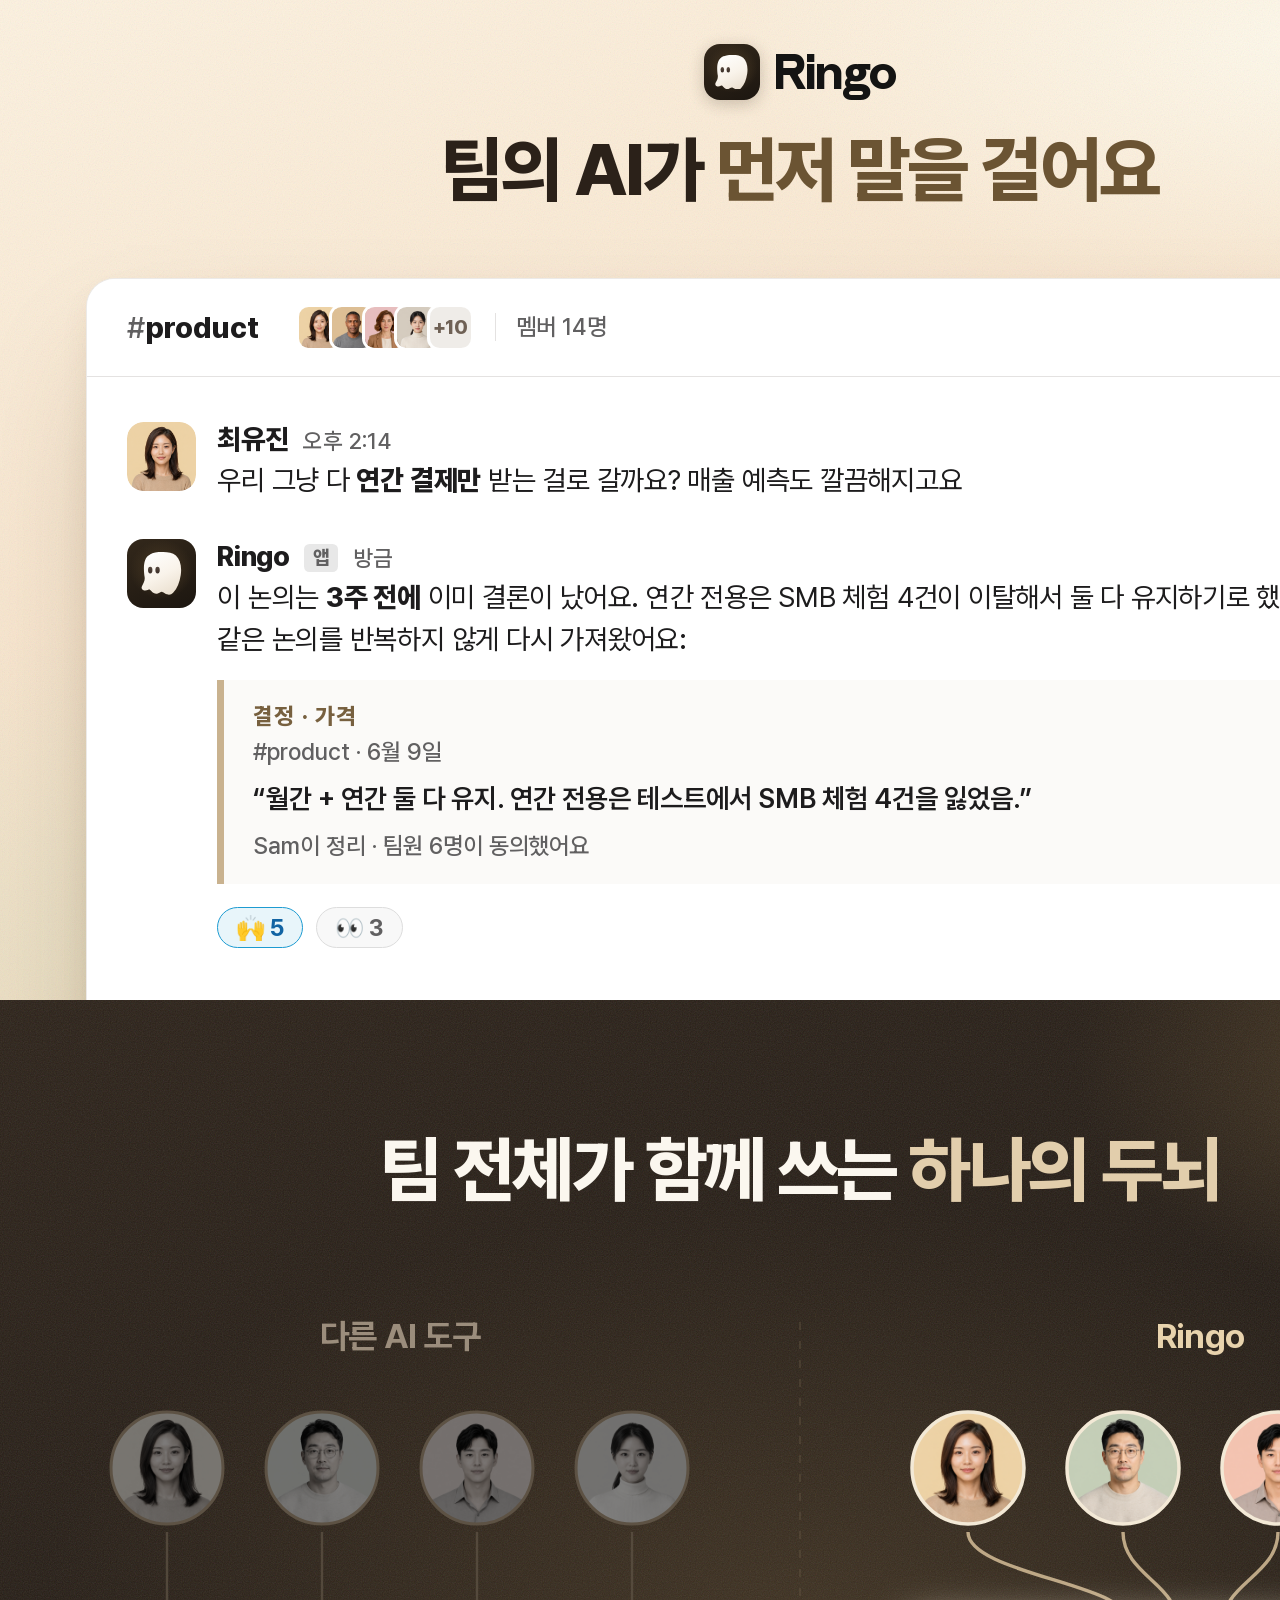
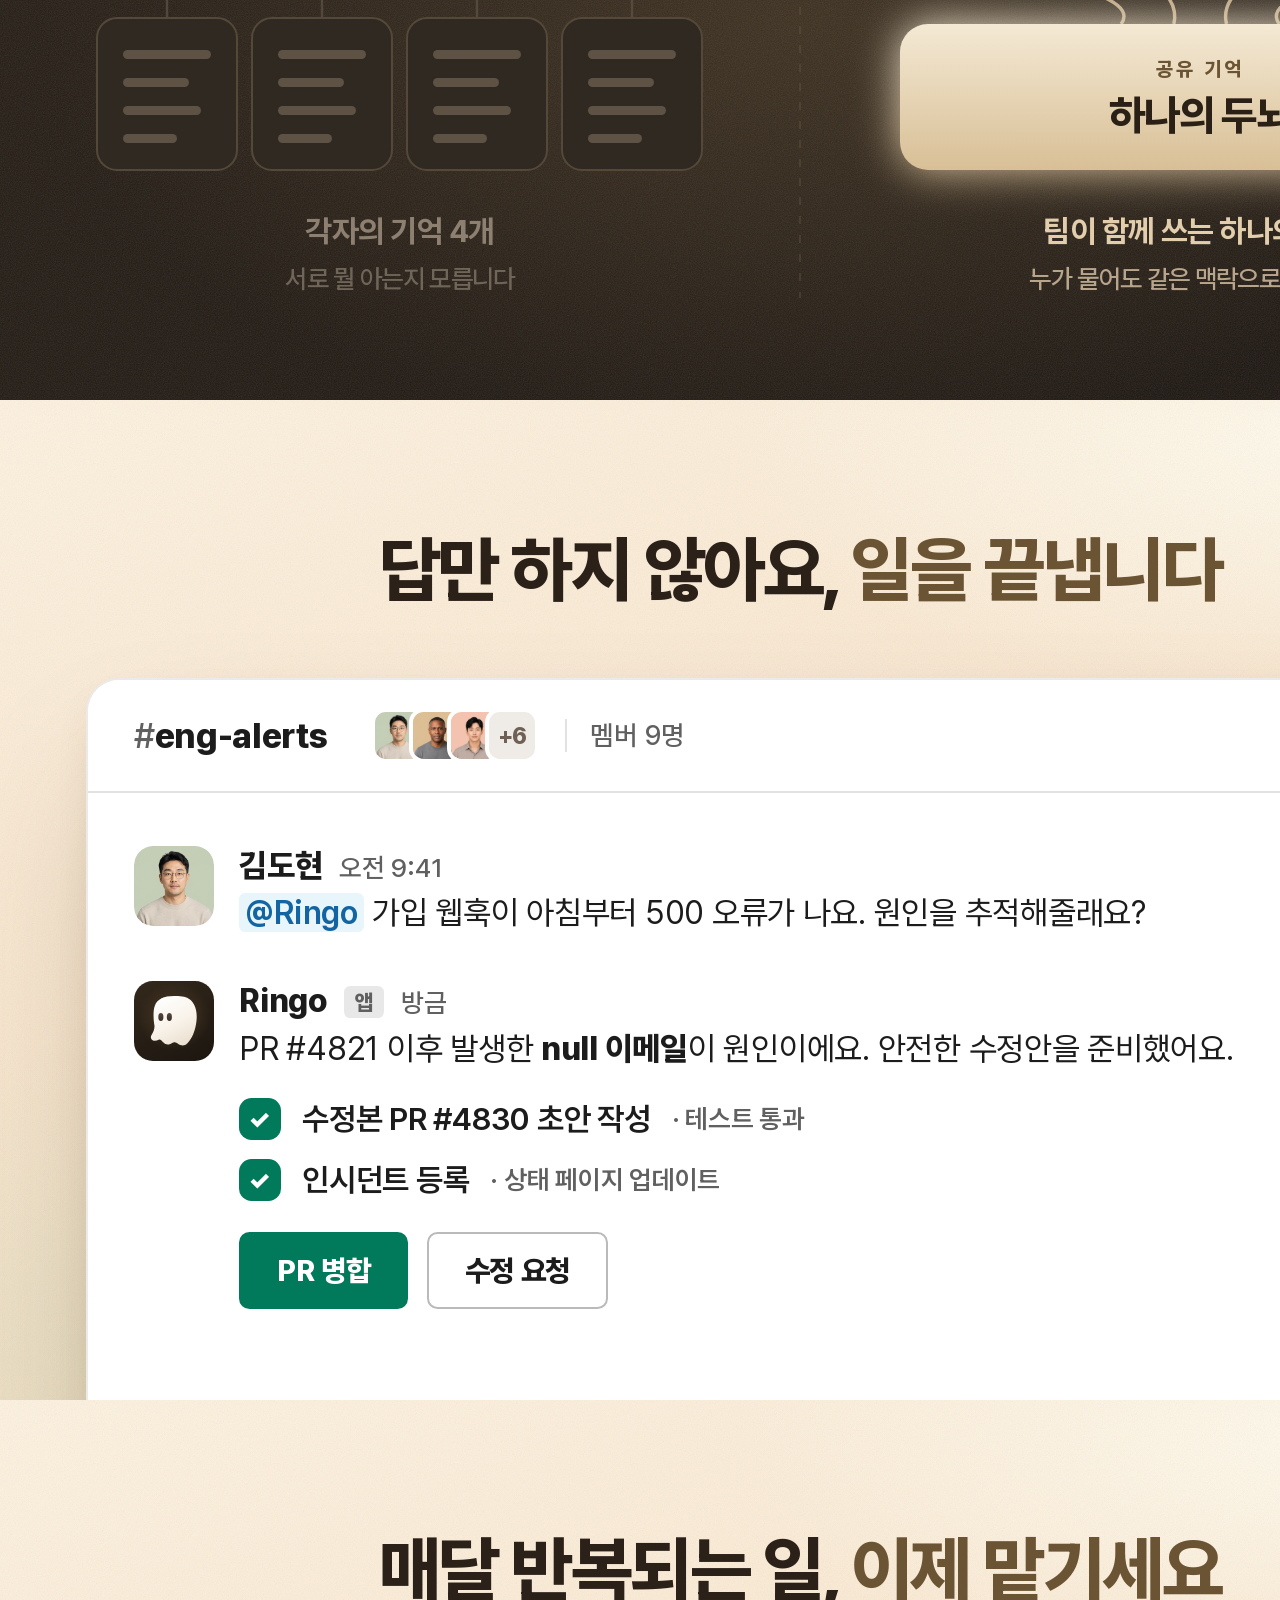
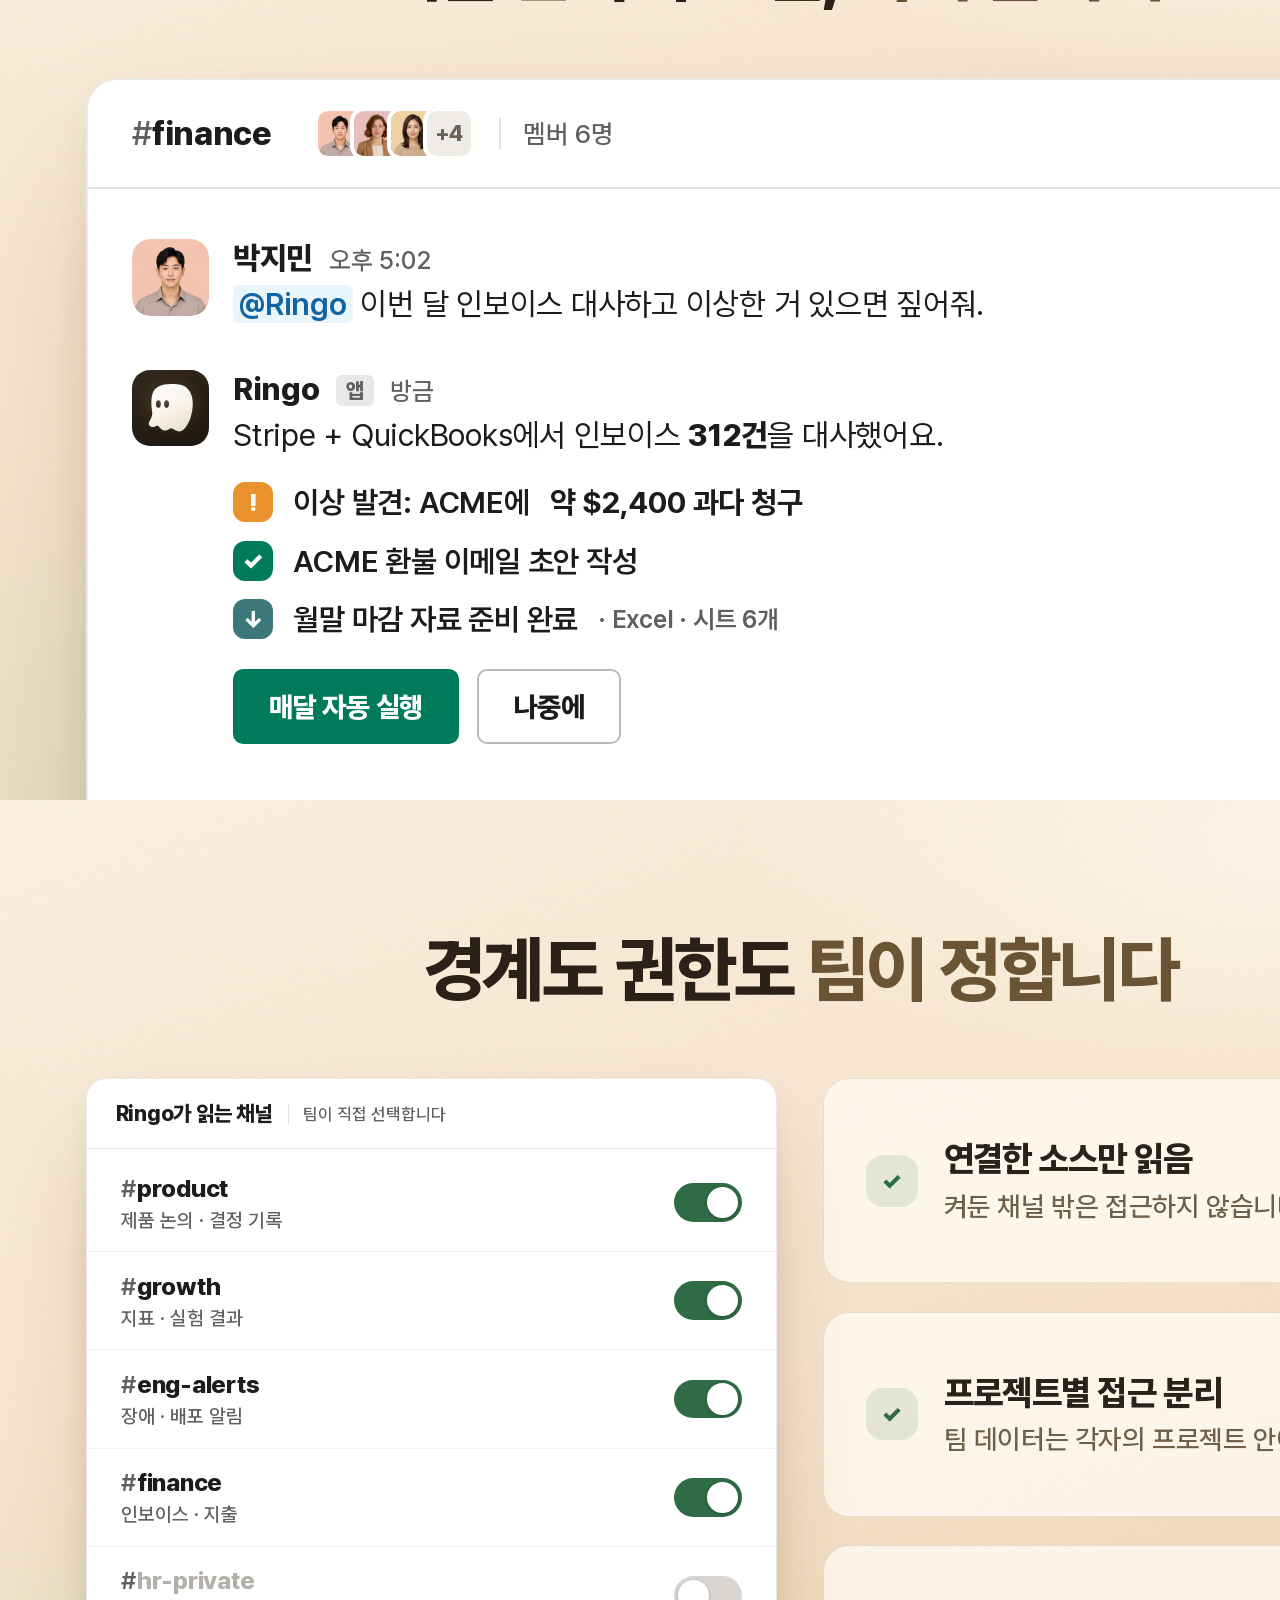
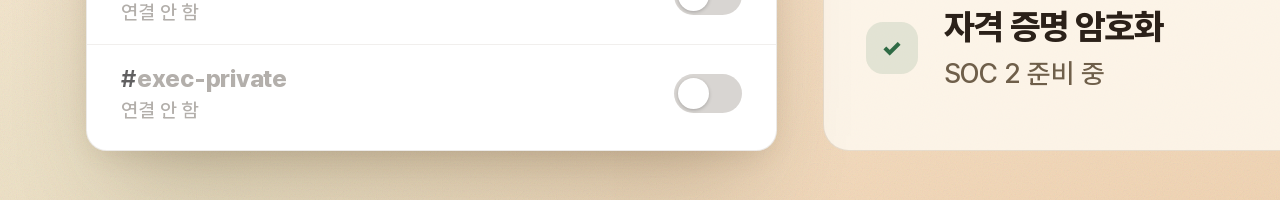
==== commit 406083f4: "1번 로고(배경 심볼+워드마크 확대), 2번 헤더 간격 축소, 5번 보안카드 확대·높이 정렬, 1번 메시지 줄바꿈" ====
--- a/index.html
+++ b/index.html
@@ -35,23 +35,43 @@
   .tog.on { background: #2f6b45; }
   .tog.on i { left: 25px; }
 
-  .secbar { display: flex; flex-direction: column; gap: 22px; justify-content: center; }
+  /* 카드 3개가 세로를 균등 분할해서 왼쪽 채널 리스트 카드와 전체 높이가 맞습니다. */
+  .secbar { display: flex; flex-direction: column; gap: 22px; }
   .secitem {
-    display: flex; align-items: flex-start; gap: 18px;
+    flex: 1;
+    display: flex; align-items: center; gap: 20px;
     background: rgba(255,252,244,.78);
     border: 1px solid rgba(119,96,63,.16);
-    border-radius: 20px; padding: 28px 30px;
+    border-radius: 20px; padding: 26px 32px;
   }
-  .sdot { flex: none; width: 36px; height: 36px; border-radius: 12px;
+  .sdot { flex: none; width: 40px; height: 40px; border-radius: 13px;
           background: rgba(47,107,69,.12); color: #2f6b45;
           display: grid; place-items: center; font-size: 18px; font-weight: 900; }
-  .secitem b { display: block; font-size: 25px; font-weight: 800; color: var(--ink); letter-spacing: -.02em; }
-  .secitem i { display: block; font-style: normal; font-size: 18px; font-weight: 500;
-               color: var(--muted); margin-top: 6px; letter-spacing: -.015em; }
+  .secitem b { display: block; font-size: 27px; font-weight: 800; color: var(--ink); letter-spacing: -.02em; }
+  .secitem i { display: block; font-style: normal; font-size: 21px; font-weight: 500;
+               color: var(--muted); margin-top: 8px; letter-spacing: -.015em; }
 </style>
 </head><body>
 
 <div class="slide">
+  <div class="brand"><span class="markimg"><svg viewBox="291 282 662 715" preserveAspectRatio="xMidYMid meet" aria-hidden="true">
+  <defs>
+    <linearGradient id="sBody" x1="28%" y1="4%" x2="72%" y2="100%">
+      <stop offset="0%" stop-color="#fefdfb"/><stop offset="52%" stop-color="#f9f3ea"/><stop offset="100%" stop-color="#ebe0d0"/>
+    </linearGradient>
+    <linearGradient id="sEye" x1="0" y1="0" x2="0" y2="1">
+      <stop offset="0%" stop-color="#58493f"/><stop offset="100%" stop-color="#3a2e27"/>
+    </linearGradient>
+    <radialGradient id="sGloss" cx="34%" cy="20%" r="42%">
+      <stop offset="0%" stop-color="#ffffff" stop-opacity=".55"/><stop offset="100%" stop-color="#ffffff" stop-opacity="0"/>
+    </radialGradient>
+    <clipPath id="sClip"><path d="M627 283 C487 283 387 324 349 424 C320 501 330 628 342 701 C351 756 326 807 303 842 C279 880 295 916 324 925 C353 934 380 925 404 915 C425 906 438 918 454 937 C486 974 525 993 562 980 C594 969 611 946 638 951 C670 957 689 983 718 992 C758 1005 792 994 820 965 C891 891 929 791 948 666 C969 526 938 407 866 341 C808 288 720 281 627 283 Z"/></clipPath>
+  </defs>
+  <path d="M627 283 C487 283 387 324 349 424 C320 501 330 628 342 701 C351 756 326 807 303 842 C279 880 295 916 324 925 C353 934 380 925 404 915 C425 906 438 918 454 937 C486 974 525 993 562 980 C594 969 611 946 638 951 C670 957 689 983 718 992 C758 1005 792 994 820 965 C891 891 929 791 948 666 C969 526 938 407 866 341 C808 288 720 281 627 283 Z" fill="url(#sBody)"/>
+  <ellipse cx="520" cy="430" rx="250" ry="200" fill="url(#sGloss)" clip-path="url(#sClip)"/>
+  <ellipse cx="436" cy="585" rx="37" ry="57" fill="url(#sEye)"/>
+  <ellipse cx="559" cy="585" rx="37" ry="57" fill="url(#sEye)"/>
+</svg></span><span class="wordmark">Ringo</span></div>
   <div class="copy">
     <h1>팀의 AI가 <em>먼저 말을 걸어요</em></h1>
   </div>
@@ -105,7 +125,7 @@
             <span class="badge">앱</span>
             <span class="mtime">방금</span>
           </div>
-          <div class="mtext">이 논의는 <strong>3주 전에</strong> 이미 결론이 났어요. 연간 전용은 SMB 체험 4건이 이탈해서 둘 다 유지하기로 했죠. 같은 논의를 반복하지 않게 다시 가져왔어요:</div>
+          <div class="mtext">이 논의는 <strong>3주 전에</strong> 이미 결론이 났어요. 연간 전용은 SMB 체험 4건이 이탈해서 둘 다 유지하기로 했죠.<br>같은 논의를 반복하지 않게 다시 가져왔어요:</div>
          <div class="att">
            <div class="atitle">결정 · 가격</div>
            <div class="aline">#product · 6월 9일</div>
@@ -121,12 +141,13 @@
 </div>
 
 <div class="slide inverted">
+  <div class="brand"></div>
   <div class="copy">
     <h1>팀 전체가 함께 쓰는 <em>하나의 두뇌</em></h1>
   </div>
   <div class="fit">
     <div class="gfull">
-      <svg viewBox="0 0 1600 700" width="1600" height="700">
+      <svg viewBox="0 0 1600 662" width="1600" height="662">
         <defs>
           <linearGradient id="goldb" x1="0" y1="0" x2="0" y2="1">
             <stop offset="0%" stop-color="#f4e9d4"/><stop offset="100%" stop-color="#d8bf96"/>
@@ -137,106 +158,107 @@
           </filter>
         </defs>
 
-        <line x1="800" y1="44" x2="800" y2="656" stroke="#6b5c48"
+        <line x1="800" y1="44" x2="800" y2="620" stroke="#6b5c48"
               stroke-width="1.6" stroke-dasharray="8 11" opacity=".45"/>
 
         <!-- 왼쪽: 다른 AI 도구 -->
         <text x="400" y="70" text-anchor="middle"
               style="font:700 34px Pretendard,sans-serif;fill:#9b8d7c;letter-spacing:-.02em">다른 AI 도구</text>
         
-        <clipPath id="cl0"><circle cx="167" cy="232" r="56"/></clipPath>
-        <image href="avatars/yujin.png" x="111" y="176"
+        <clipPath id="cl0"><circle cx="167" cy="190" r="56"/></clipPath>
+        <image href="avatars/yujin.png" x="111" y="134"
                width="112" height="112" clip-path="url(#cl0)"
                style="filter:grayscale(.8) brightness(.55)"/>
-        <circle cx="167" cy="232" r="56" fill="none" stroke="#5d5244" stroke-width="3"/>
-        <line x1="167" y1="296" x2="167" y2="382" stroke="#5d5244" stroke-width="2.4" opacity=".75"/>
-        <rect x="97" y="382" width="140" height="152" rx="20"
+        <circle cx="167" cy="190" r="56" fill="none" stroke="#5d5244" stroke-width="3"/>
+        <line x1="167" y1="254" x2="167" y2="340" stroke="#5d5244" stroke-width="2.4" opacity=".75"/>
+        <rect x="97" y="340" width="140" height="152" rx="20"
               fill="#2f2921" stroke="#544838" stroke-width="2"/>
-        <rect x="123" y="414" width="88" height="9" rx="4.5" fill="#5d5244"/><rect x="123" y="442" width="66" height="9" rx="4.5" fill="#5d5244"/><rect x="123" y="470" width="78" height="9" rx="4.5" fill="#5d5244"/><rect x="123" y="498" width="54" height="9" rx="4.5" fill="#5d5244"/>
-        
-        <clipPath id="cl1"><circle cx="322" cy="232" r="56"/></clipPath>
-        <image href="avatars/dohyun.png" x="266" y="176"
+        <rect x="123" y="372" width="88" height="9" rx="4.5" fill="#5d5244"/><rect x="123" y="400" width="66" height="9" rx="4.5" fill="#5d5244"/><rect x="123" y="428" width="78" height="9" rx="4.5" fill="#5d5244"/><rect x="123" y="456" width="54" height="9" rx="4.5" fill="#5d5244"/>
+        
+        <clipPath id="cl1"><circle cx="322" cy="190" r="56"/></clipPath>
+        <image href="avatars/dohyun.png" x="266" y="134"
                width="112" height="112" clip-path="url(#cl1)"
                style="filter:grayscale(.8) brightness(.55)"/>
-        <circle cx="322" cy="232" r="56" fill="none" stroke="#5d5244" stroke-width="3"/>
-        <line x1="322" y1="296" x2="322" y2="382" stroke="#5d5244" stroke-width="2.4" opacity=".75"/>
-        <rect x="252" y="382" width="140" height="152" rx="20"
+        <circle cx="322" cy="190" r="56" fill="none" stroke="#5d5244" stroke-width="3"/>
+        <line x1="322" y1="254" x2="322" y2="340" stroke="#5d5244" stroke-width="2.4" opacity=".75"/>
+        <rect x="252" y="340" width="140" height="152" rx="20"
               fill="#2f2921" stroke="#544838" stroke-width="2"/>
-        <rect x="278" y="414" width="88" height="9" rx="4.5" fill="#5d5244"/><rect x="278" y="442" width="66" height="9" rx="4.5" fill="#5d5244"/><rect x="278" y="470" width="78" height="9" rx="4.5" fill="#5d5244"/><rect x="278" y="498" width="54" height="9" rx="4.5" fill="#5d5244"/>
-        
-        <clipPath id="cl2"><circle cx="477" cy="232" r="56"/></clipPath>
-        <image href="avatars/jimin.png" x="421" y="176"
+        <rect x="278" y="372" width="88" height="9" rx="4.5" fill="#5d5244"/><rect x="278" y="400" width="66" height="9" rx="4.5" fill="#5d5244"/><rect x="278" y="428" width="78" height="9" rx="4.5" fill="#5d5244"/><rect x="278" y="456" width="54" height="9" rx="4.5" fill="#5d5244"/>
+        
+        <clipPath id="cl2"><circle cx="477" cy="190" r="56"/></clipPath>
+        <image href="avatars/jimin.png" x="421" y="134"
                width="112" height="112" clip-path="url(#cl2)"
                style="filter:grayscale(.8) brightness(.55)"/>
-        <circle cx="477" cy="232" r="56" fill="none" stroke="#5d5244" stroke-width="3"/>
-        <line x1="477" y1="296" x2="477" y2="382" stroke="#5d5244" stroke-width="2.4" opacity=".75"/>
-        <rect x="407" y="382" width="140" height="152" rx="20"
+        <circle cx="477" cy="190" r="56" fill="none" stroke="#5d5244" stroke-width="3"/>
+        <line x1="477" y1="254" x2="477" y2="340" stroke="#5d5244" stroke-width="2.4" opacity=".75"/>
+        <rect x="407" y="340" width="140" height="152" rx="20"
               fill="#2f2921" stroke="#544838" stroke-width="2"/>
-        <rect x="433" y="414" width="88" height="9" rx="4.5" fill="#5d5244"/><rect x="433" y="442" width="66" height="9" rx="4.5" fill="#5d5244"/><rect x="433" y="470" width="78" height="9" rx="4.5" fill="#5d5244"/><rect x="433" y="498" width="54" height="9" rx="4.5" fill="#5d5244"/>
-        
-        <clipPath id="cl3"><circle cx="632" cy="232" r="56"/></clipPath>
-        <image href="avatars/seoyeon.png" x="576" y="176"
+        <rect x="433" y="372" width="88" height="9" rx="4.5" fill="#5d5244"/><rect x="433" y="400" width="66" height="9" rx="4.5" fill="#5d5244"/><rect x="433" y="428" width="78" height="9" rx="4.5" fill="#5d5244"/><rect x="433" y="456" width="54" height="9" rx="4.5" fill="#5d5244"/>
+        
+        <clipPath id="cl3"><circle cx="632" cy="190" r="56"/></clipPath>
+        <image href="avatars/seoyeon.png" x="576" y="134"
                width="112" height="112" clip-path="url(#cl3)"
                style="filter:grayscale(.8) brightness(.55)"/>
-        <circle cx="632" cy="232" r="56" fill="none" stroke="#5d5244" stroke-width="3"/>
-        <line x1="632" y1="296" x2="632" y2="382" stroke="#5d5244" stroke-width="2.4" opacity=".75"/>
-        <rect x="562" y="382" width="140" height="152" rx="20"
+        <circle cx="632" cy="190" r="56" fill="none" stroke="#5d5244" stroke-width="3"/>
+        <line x1="632" y1="254" x2="632" y2="340" stroke="#5d5244" stroke-width="2.4" opacity=".75"/>
+        <rect x="562" y="340" width="140" height="152" rx="20"
               fill="#2f2921" stroke="#544838" stroke-width="2"/>
-        <rect x="588" y="414" width="88" height="9" rx="4.5" fill="#5d5244"/><rect x="588" y="442" width="66" height="9" rx="4.5" fill="#5d5244"/><rect x="588" y="470" width="78" height="9" rx="4.5" fill="#5d5244"/><rect x="588" y="498" width="54" height="9" rx="4.5" fill="#5d5244"/>
-        
-        <text x="400" y="600" text-anchor="middle"
+        <rect x="588" y="372" width="88" height="9" rx="4.5" fill="#5d5244"/><rect x="588" y="400" width="66" height="9" rx="4.5" fill="#5d5244"/><rect x="588" y="428" width="78" height="9" rx="4.5" fill="#5d5244"/><rect x="588" y="456" width="54" height="9" rx="4.5" fill="#5d5244"/>
+        
+        <text x="400" y="564" text-anchor="middle"
               style="font:700 31px Pretendard,sans-serif;fill:#8d8071;letter-spacing:-.025em">각자의 기억 4개</text>
-        <text x="400" y="646" text-anchor="middle"
+        <text x="400" y="610" text-anchor="middle"
               style="font:500 26px Pretendard,sans-serif;fill:#6f6558;letter-spacing:-.025em">서로 뭘 아는지 모릅니다</text>
 
         <!-- 오른쪽: Ringo -->
         <text x="1200" y="70" text-anchor="middle"
               style="font:700 34px Pretendard,sans-serif;fill:#e8d3ad;letter-spacing:-.02em">Ringo</text>
         
-        <path d="M968 296 C 968 340, 1148.96 350, 1121.12 388"
+        <path d="M968 254 C 968 298, 1148.96 308, 1121.12 346"
               stroke="#c9b28f" stroke-width="3.4" fill="none" opacity=".92"/>
-        <clipPath id="cr0"><circle cx="968" cy="232" r="56"/></clipPath>
-        <image href="avatars/yujin.png" x="912" y="176"
+        <clipPath id="cr0"><circle cx="968" cy="190" r="56"/></clipPath>
+        <image href="avatars/yujin.png" x="912" y="134"
                width="112" height="112" clip-path="url(#cr0)"/>
-        <circle cx="968" cy="232" r="56" fill="none" stroke="#f3e9d6" stroke-width="3.5"/>
-        
-        <path d="M1123 296 C 1123 340, 1183.06 350, 1173.82 388"
+        <circle cx="968" cy="190" r="56" fill="none" stroke="#f3e9d6" stroke-width="3.5"/>
+        
+        <path d="M1123 254 C 1123 298, 1183.06 308, 1173.82 346"
               stroke="#c9b28f" stroke-width="3.4" fill="none" opacity=".92"/>
-        <clipPath id="cr1"><circle cx="1123" cy="232" r="56"/></clipPath>
-        <image href="avatars/dohyun.png" x="1067" y="176"
+        <clipPath id="cr1"><circle cx="1123" cy="190" r="56"/></clipPath>
+        <image href="avatars/dohyun.png" x="1067" y="134"
                width="112" height="112" clip-path="url(#cr1)"/>
-        <circle cx="1123" cy="232" r="56" fill="none" stroke="#f3e9d6" stroke-width="3.5"/>
-        
-        <path d="M1278 296 C 1278 340, 1217.16 350, 1226.52 388"
+        <circle cx="1123" cy="190" r="56" fill="none" stroke="#f3e9d6" stroke-width="3.5"/>
+        
+        <path d="M1278 254 C 1278 298, 1217.16 308, 1226.52 346"
               stroke="#c9b28f" stroke-width="3.4" fill="none" opacity=".92"/>
-        <clipPath id="cr2"><circle cx="1278" cy="232" r="56"/></clipPath>
-        <image href="avatars/jimin.png" x="1222" y="176"
+        <clipPath id="cr2"><circle cx="1278" cy="190" r="56"/></clipPath>
+        <image href="avatars/jimin.png" x="1222" y="134"
                width="112" height="112" clip-path="url(#cr2)"/>
-        <circle cx="1278" cy="232" r="56" fill="none" stroke="#f3e9d6" stroke-width="3.5"/>
-        
-        <path d="M1433 296 C 1433 340, 1251.26 350, 1279.22 388"
+        <circle cx="1278" cy="190" r="56" fill="none" stroke="#f3e9d6" stroke-width="3.5"/>
+        
+        <path d="M1433 254 C 1433 298, 1251.26 308, 1279.22 346"
               stroke="#c9b28f" stroke-width="3.4" fill="none" opacity=".92"/>
-        <clipPath id="cr3"><circle cx="1433" cy="232" r="56"/></clipPath>
-        <image href="avatars/seoyeon.png" x="1377" y="176"
+        <clipPath id="cr3"><circle cx="1433" cy="190" r="56"/></clipPath>
+        <image href="avatars/seoyeon.png" x="1377" y="134"
                width="112" height="112" clip-path="url(#cr3)"/>
-        <circle cx="1433" cy="232" r="56" fill="none" stroke="#f3e9d6" stroke-width="3.5"/>
+        <circle cx="1433" cy="190" r="56" fill="none" stroke="#f3e9d6" stroke-width="3.5"/>
         
         <g filter="url(#softglow)">
-          <rect x="900" y="388" width="600" height="146" rx="28" fill="url(#goldb)"/>
+          <rect x="900" y="346" width="600" height="146" rx="28" fill="url(#goldb)"/>
         </g>
-        <text x="1200" y="440" text-anchor="middle"
+        <text x="1200" y="398" text-anchor="middle"
               style="font:800 20px Pretendard,sans-serif;fill:#6b5433;letter-spacing:.16em">공유 기억</text>
-        <text x="1200" y="494" text-anchor="middle"
+        <text x="1200" y="452" text-anchor="middle"
               style="font:800 42px Pretendard,sans-serif;fill:#2a2016;letter-spacing:-.03em">하나의 두뇌</text>
-        <text x="1200" y="600" text-anchor="middle"
+        <text x="1200" y="564" text-anchor="middle"
               style="font:700 31px Pretendard,sans-serif;fill:#e2ceac;letter-spacing:-.025em">팀이 함께 쓰는 하나의 기억</text>
-        <text x="1200" y="646" text-anchor="middle"
+        <text x="1200" y="610" text-anchor="middle"
               style="font:500 26px Pretendard,sans-serif;fill:#b8a68c;letter-spacing:-.025em">누가 물어도 같은 맥락으로 답합니다</text>
       </svg></div>
   </div>
 </div>
 
 <div class="slide">
+  <div class="brand"></div>
   <div class="copy">
     <h1>답만 하지 않아요, <em>일을 끝냅니다</em></h1>
   </div>
@@ -304,6 +326,7 @@
 </div>
 
 <div class="slide">
+  <div class="brand"></div>
   <div class="copy">
     <h1>매달 반복되는 일, <em>이제 맡기세요</em></h1>
   </div>
@@ -372,6 +395,7 @@
 </div>
 
 <div class="slide">
+  <div class="brand"></div>
   <div class="copy">
     <h1>경계도 권한도 <em>팀이 정합니다</em></h1>
   </div>
--- a/base.css
+++ b/base.css
@@ -66,7 +66,7 @@
   width: 1600px;
   height: 1000px;
   overflow: hidden;
-  padding: 78px 86px 0;
+  padding: 44px 86px 0;
   background:
     radial-gradient(58% 42% at 82% 4%, rgba(255, 250, 236, .95) 0%, rgba(255, 250, 236, 0) 62%),
     radial-gradient(70% 55% at 12% 96%, rgba(214, 226, 199, .40) 0%, rgba(214, 226, 199, 0) 60%),
@@ -378,3 +378,28 @@
 
 /* 창 하단 여백. 이 높이만큼만 캔버스 밖으로 흘러나가 "잘린 창" 느낌을 만듭니다. */
 .winpad { height: 92px; }
+
+
+/* ── 브랜드 슬롯 ─────────────────────────────
+   로고는 1번에만 들어가지만, 5장 모두 같은 높이를 차지해야
+   헤드라인과 목업의 시작 Y가 어긋나지 않습니다. */
+.brand {
+  height: 56px; margin-bottom: 26px;
+  display: flex; align-items: center; justify-content: center; gap: 13px;
+  position: relative; z-index: 2;
+}
+.brand .markimg {
+  width: 56px; height: 56px; border-radius: 16px;
+  /* 목업 안 Ringo 아바타 · 앱 아이콘과 동일한 에스프레소 + 발광 처리 */
+  background:
+    radial-gradient(62% 58% at 50% 44%, #4a3a24 0%, rgba(74,58,36,0) 74%),
+    linear-gradient(155deg, #33281b 0%, #1c1610 100%);
+  display: grid; place-items: center;
+  box-shadow: 0 4px 16px rgba(40, 28, 14, .22);
+}
+.brand .markimg svg { width: 62%; height: 62%; display: block; }
+.brand .wordmark {
+  font-family: 'AnthropicSans', 'Pretendard', sans-serif;
+  font-size: 46px; font-weight: 700; letter-spacing: -.022em; color: #141413;
+}
+.slide.inverted .brand .wordmark { color: #f0eee6; }
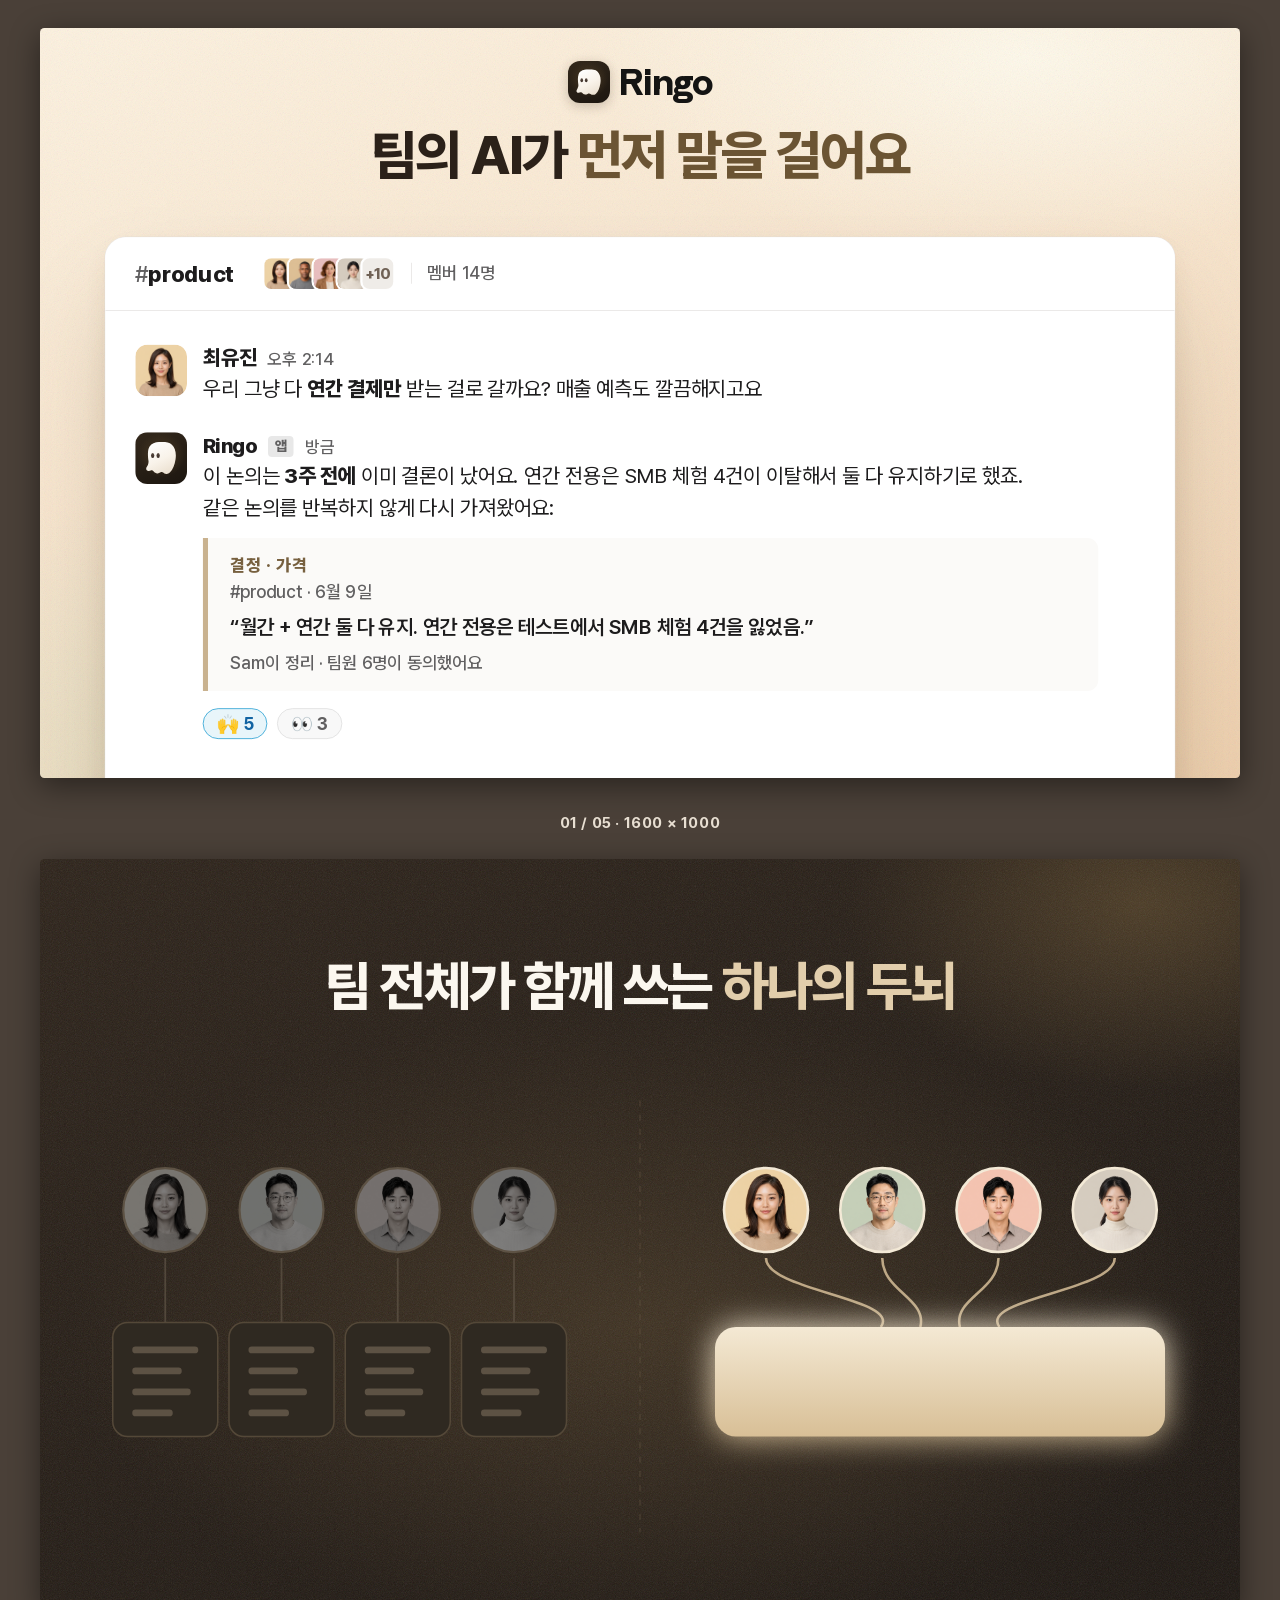
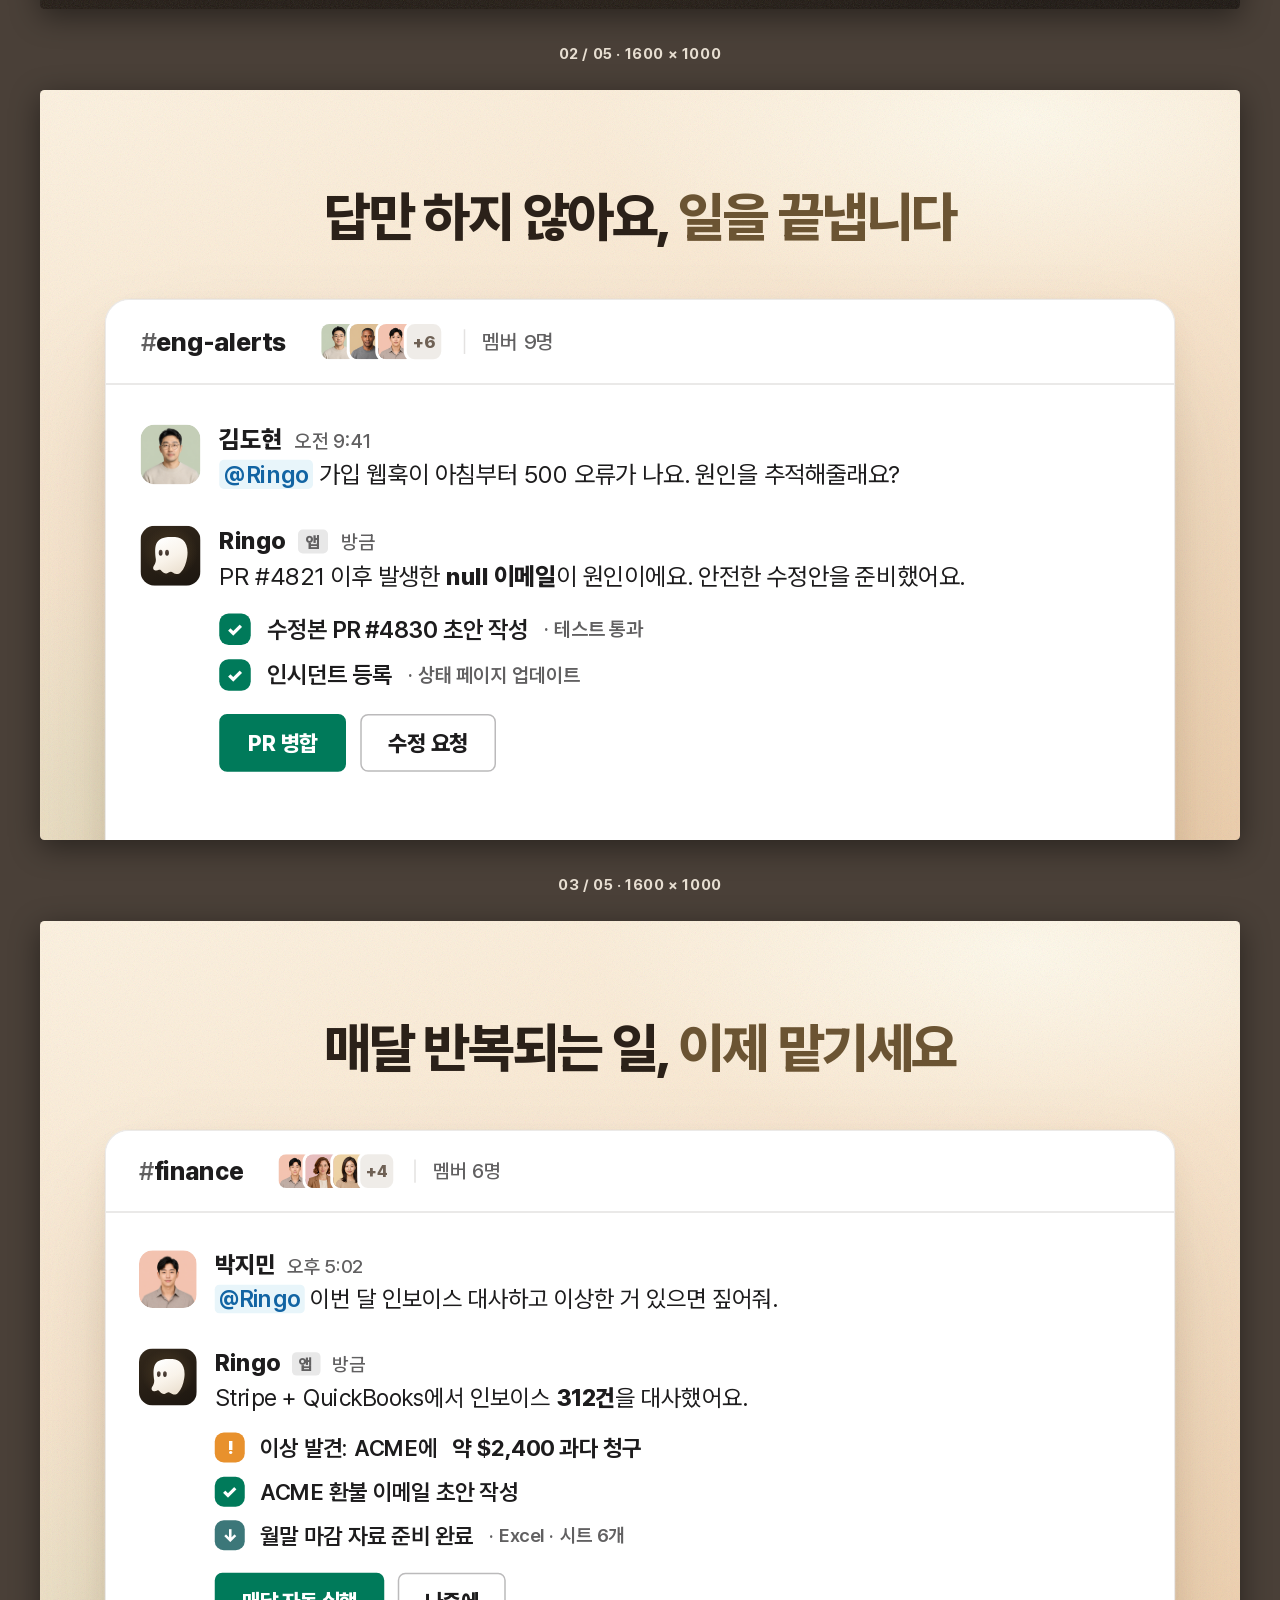
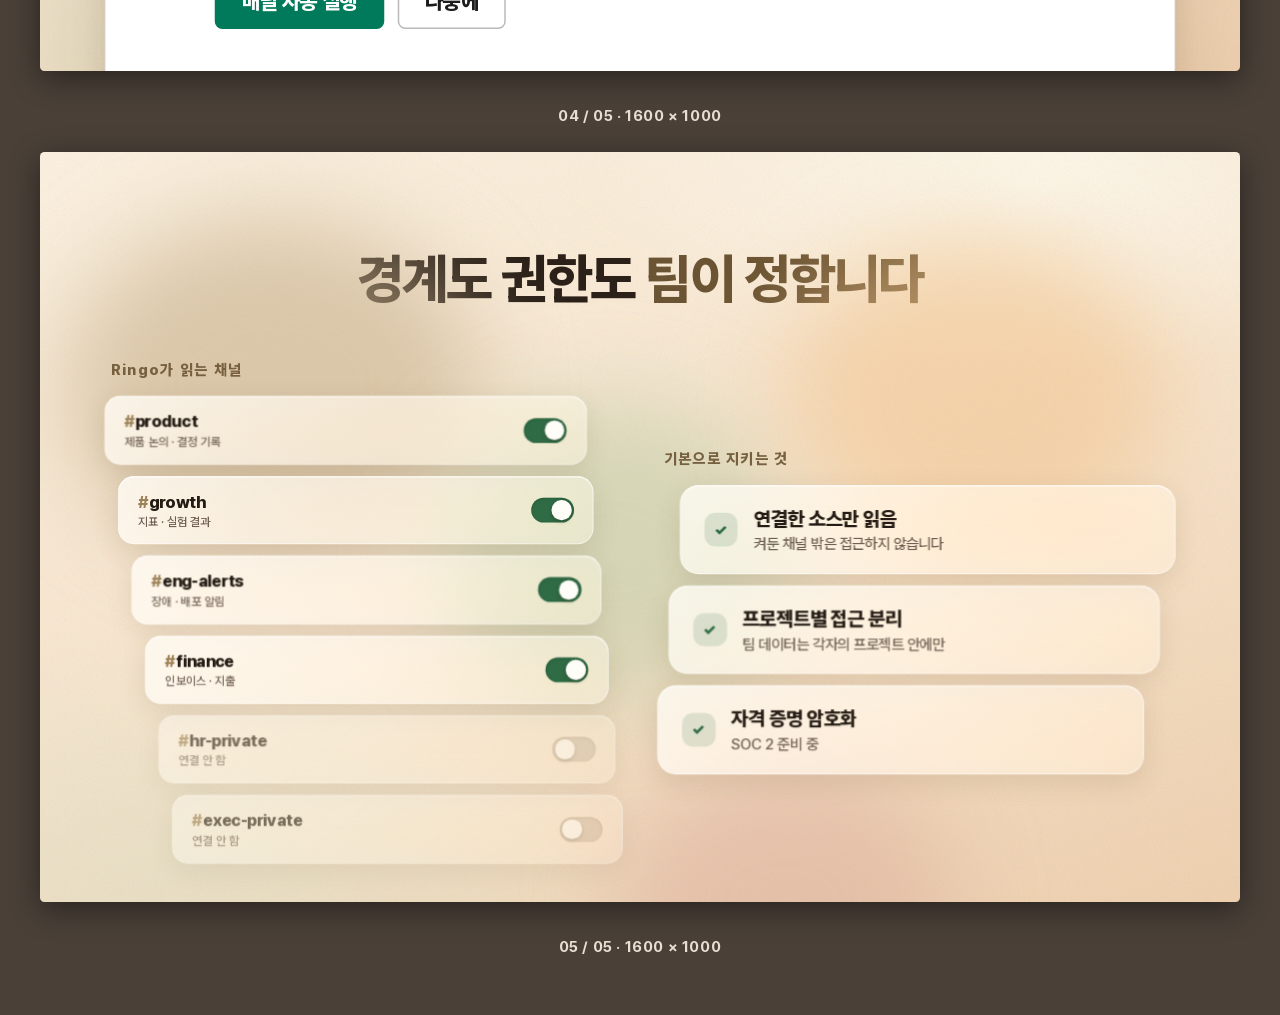
==== commit ab97c9d6: "5번 리퀴드 글라스 재설계, 웹에서 기본 축소 보기" ====
--- a/index.html
+++ b/index.html
@@ -19,37 +19,81 @@
   }
   .gwrap svg { display: block; width: 100%; height: auto; }
 
-  /* 05 권한 패널 — 좌우 반반. 왼쪽 채널 리스트, 오른쪽 보안 항목 모두 세로 나열 */
-  .permswrap { display: grid; grid-template-columns: 1fr 1fr; gap: 36px; align-items: stretch; width: 100%; }
-  .pcard { display: flex; flex-direction: column; }
-  .pcard .plist { padding: 4px 0 6px; flex: 1; }
-  .prow { display: flex; align-items: center; justify-content: space-between; padding: 15px 26px; }
-  .prow + .prow { border-top: 1px solid #f1efed; }
-  .pname { font-size: 19px; font-weight: 800; color: var(--sk-ink); letter-spacing: -.01em; }
-  .pname .hash { color: var(--sk-muted); font-weight: 600; margin-right: 1px; }
-  .pdesc { font-size: 15px; color: var(--sk-muted); font-weight: 500; margin-top: 4px; }
-  .prow.off .pname, .prow.off .pdesc { color: #b3afab; }
-  .tog { width: 52px; height: 30px; border-radius: 999px; background: #d8d5d2; position: relative; flex: none; }
-  .tog i { position: absolute; top: 3px; left: 3px; width: 24px; height: 24px; border-radius: 50%;
-           background: #fff; box-shadow: 0 1px 3px rgba(0,0,0,.22); }
-  .tog.on { background: #2f6b45; }
-  .tog.on i { left: 25px; }
-
-  /* 카드 3개가 세로를 균등 분할해서 왼쪽 채널 리스트 카드와 전체 높이가 맞습니다. */
-  .secbar { display: flex; flex-direction: column; gap: 22px; }
-  .secitem {
-    flex: 1;
+  /* ── 05 리퀴드 글라스 ────────────────────────────
+     유리는 뒤에 색이 있어야 읽히므로 블롭을 먼저 깔고 그 위에 얹습니다. */
+  .g5 { position: relative; display: grid; grid-template-columns: 1fr 1fr; gap: 44px; width: 100%; }
+  .blobs { position: absolute; inset: -140px -80px; z-index: 0; pointer-events: none; }
+  .blobs i { position: absolute; display: block; border-radius: 50%; filter: blur(58px); }
+  .blobs .b1 { width: 520px; height: 420px; left: 2%;  top: -40px;  background: rgba(201,178,143,.62); }
+  .blobs .b2 { width: 440px; height: 380px; left: 33%; top: 190px;  background: rgba(180,199,160,.48); }
+  .blobs .b3 { width: 480px; height: 400px; right: 6%; top: -20px;  background: rgba(240,196,140,.55); }
+  .blobs .b4 { width: 420px; height: 360px; right: 24%; bottom: -90px; background: rgba(214,164,150,.42); }
+
+  .gcol { position: relative; z-index: 1; display: flex; flex-direction: column; gap: 14px; }
+  .glabel {
+    font-size: 19px; font-weight: 800; letter-spacing: .1em;
+    color: var(--brown); margin: 0 0 8px 8px;
+  }
+
+  /* 유리 표면 공통 */
+  .gchip, .gcard {
+    background: linear-gradient(142deg, rgba(255,253,248,.80) 0%, rgba(255,251,242,.44) 100%);
+    backdrop-filter: blur(20px) saturate(150%);
+    -webkit-backdrop-filter: blur(20px) saturate(150%);
+    border: 1px solid rgba(255,255,255,.68);
+    box-shadow:
+      0 10px 34px rgba(94,68,34,.14),
+      inset 0 1px 0 rgba(255,255,255,.85);
+  }
+
+  /* 채널 칩: 일부러 어긋나게 배치 */
+  .gchip {
+    display: flex; align-items: center; justify-content: space-between; gap: 20px;
+    border-radius: 20px; padding: 19px 24px;
+    margin-left: calc(var(--i) * 17px);
+    margin-right: calc((5 - var(--i)) * 9px);
+  }
+  .gchip.off { opacity: .58; }
+  .gchip .gtext b {
+    display: block; font-size: 21px; font-weight: 800;
+    color: #241c14; letter-spacing: -.02em;
+  }
+  .gchip .gtext b .hash { color: #9c8258; margin-right: 1px; }
+  .gchip .gtext i {
+    display: block; font-style: normal; font-size: 15px; font-weight: 500;
+    color: #6f6053; margin-top: 4px; letter-spacing: -.015em;
+  }
+  .tog {
+    width: 54px; height: 31px; border-radius: 999px; flex: none; position: relative;
+    background: rgba(120,105,88,.28);
+    box-shadow: inset 0 1px 3px rgba(60,44,26,.22);
+  }
+  .tog span {
+    position: absolute; top: 3px; left: 3px; width: 25px; height: 25px;
+    border-radius: 50%; background: #fffdf8;
+    box-shadow: 0 2px 5px rgba(50,36,20,.3);
+  }
+  .tog.on { background: #2f6b45; box-shadow: inset 0 1px 3px rgba(20,60,35,.35); }
+  .tog.on span { left: 26px; }
+
+  /* 보안 카드: 반대 방향으로 어긋나게 */
+  .gright { justify-content: center; }
+  .gcard {
     display: flex; align-items: center; gap: 20px;
-    background: rgba(255,252,244,.78);
-    border: 1px solid rgba(119,96,63,.16);
-    border-radius: 20px; padding: 26px 32px;
-  }
-  .sdot { flex: none; width: 40px; height: 40px; border-radius: 13px;
-          background: rgba(47,107,69,.12); color: #2f6b45;
-          display: grid; place-items: center; font-size: 18px; font-weight: 900; }
-  .secitem b { display: block; font-size: 27px; font-weight: 800; color: var(--ink); letter-spacing: -.02em; }
-  .secitem i { display: block; font-style: normal; font-size: 21px; font-weight: 500;
-               color: var(--muted); margin-top: 8px; letter-spacing: -.015em; }
+    border-radius: 24px; padding: 26px 30px;
+    margin-right: calc(var(--i) * 20px);
+    margin-left: calc((2 - var(--i)) * 14px);
+  }
+  .sdot {
+    flex: none; width: 42px; height: 42px; border-radius: 14px;
+    background: rgba(47,107,69,.15); color: #2f6b45;
+    display: grid; place-items: center; font-size: 19px; font-weight: 900;
+  }
+  .gcard b { display: block; font-size: 25px; font-weight: 800; color: #241c14; letter-spacing: -.022em; }
+  .gcard i {
+    display: block; font-style: normal; font-size: 19px; font-weight: 500;
+    color: #6f6053; margin-top: 6px; letter-spacing: -.015em;
+  }
 </style>
 </head><body>
 
@@ -401,70 +445,70 @@
   </div>
   <div class="fit">
     
-  <div class="permswrap">
-    <div class="win pcard">
-      <div class="win-head">
-        <span class="ch">Ringo가 읽는 채널</span>
-        <span class="meta">팀이 직접 선택합니다</span>
-      </div>
-      <div class="plist">
-        
-        <div class="prow">
-          <div class="pmeta">
-            <div class="pname"><span class="hash">#</span>product</div>
-            <div class="pdesc">제품 논의 · 결정 기록</div>
-          </div>
-          <div class="tog on"><i></i></div>
-        </div>
-        <div class="prow">
-          <div class="pmeta">
-            <div class="pname"><span class="hash">#</span>growth</div>
-            <div class="pdesc">지표 · 실험 결과</div>
-          </div>
-          <div class="tog on"><i></i></div>
-        </div>
-        <div class="prow">
-          <div class="pmeta">
-            <div class="pname"><span class="hash">#</span>eng-alerts</div>
-            <div class="pdesc">장애 · 배포 알림</div>
-          </div>
-          <div class="tog on"><i></i></div>
-        </div>
-        <div class="prow">
-          <div class="pmeta">
-            <div class="pname"><span class="hash">#</span>finance</div>
-            <div class="pdesc">인보이스 · 지출</div>
-          </div>
-          <div class="tog on"><i></i></div>
-        </div>
-        <div class="prow off">
-          <div class="pmeta">
-            <div class="pname"><span class="hash">#</span>hr-private</div>
-            <div class="pdesc">연결 안 함</div>
-          </div>
-          <div class="tog"><i></i></div>
-        </div>
-        <div class="prow off">
-          <div class="pmeta">
-            <div class="pname"><span class="hash">#</span>exec-private</div>
-            <div class="pdesc">연결 안 함</div>
-          </div>
-          <div class="tog"><i></i></div>
-        </div>
-      </div>
+  <div class="g5">
+    <div class="blobs" aria-hidden="true">
+      <i class="b1"></i><i class="b2"></i><i class="b3"></i><i class="b4"></i>
     </div>
 
-    <div class="secbar">
-      
-      <div class="secitem">
+    <div class="gcol gleft">
+      <p class="glabel">Ringo가 읽는 채널</p>
+      
+      <div class="gchip on" style="--i:0">
+        <div class="gtext">
+          <b><span class="hash">#</span>product</b>
+          <i>제품 논의 · 결정 기록</i>
+        </div>
+        <div class="tog on"><span></span></div>
+      </div>
+      <div class="gchip on" style="--i:1">
+        <div class="gtext">
+          <b><span class="hash">#</span>growth</b>
+          <i>지표 · 실험 결과</i>
+        </div>
+        <div class="tog on"><span></span></div>
+      </div>
+      <div class="gchip on" style="--i:2">
+        <div class="gtext">
+          <b><span class="hash">#</span>eng-alerts</b>
+          <i>장애 · 배포 알림</i>
+        </div>
+        <div class="tog on"><span></span></div>
+      </div>
+      <div class="gchip on" style="--i:3">
+        <div class="gtext">
+          <b><span class="hash">#</span>finance</b>
+          <i>인보이스 · 지출</i>
+        </div>
+        <div class="tog on"><span></span></div>
+      </div>
+      <div class="gchip off" style="--i:4">
+        <div class="gtext">
+          <b><span class="hash">#</span>hr-private</b>
+          <i>연결 안 함</i>
+        </div>
+        <div class="tog"><span></span></div>
+      </div>
+      <div class="gchip off" style="--i:5">
+        <div class="gtext">
+          <b><span class="hash">#</span>exec-private</b>
+          <i>연결 안 함</i>
+        </div>
+        <div class="tog"><span></span></div>
+      </div>
+    </div>
+
+    <div class="gcol gright">
+      <p class="glabel">기본으로 지키는 것</p>
+      
+      <div class="gcard" style="--i:0">
         <span class="sdot">✓</span>
         <div><b>연결한 소스만 읽음</b><i>켜둔 채널 밖은 접근하지 않습니다</i></div>
       </div>
-      <div class="secitem">
+      <div class="gcard" style="--i:1">
         <span class="sdot">✓</span>
         <div><b>프로젝트별 접근 분리</b><i>팀 데이터는 각자의 프로젝트 안에만</i></div>
       </div>
-      <div class="secitem">
+      <div class="gcard" style="--i:2">
         <span class="sdot">✓</span>
         <div><b>자격 증명 암호화</b><i>SOC 2 준비 중</i></div>
       </div>
@@ -510,7 +554,13 @@
 
   /* ?preview=1 로 열면 5장을 한 화면에 축소해서 보여줍니다. */
   function preview() {
-    if (!location.search.includes('preview')) return;
+    /* 브라우저(http/https)로 열면 기본이 축소 보기.
+       PNG 캡쳐는 file:// 로 열므로 항상 원본 1:1 유지 → 결과물에 영향 없음.
+       원본 크기로 보려면 ?full=1 */
+    const served = location.protocol !== 'file:';
+    const wantFull = location.search.includes('full');
+    const wantPreview = location.search.includes('preview');
+    if (!(wantPreview || (served && !wantFull))) return;
     document.documentElement.classList.add('preview');
     const fitScale = () => {
       const s = Math.min(0.9, (window.innerWidth - 80) / 1600);
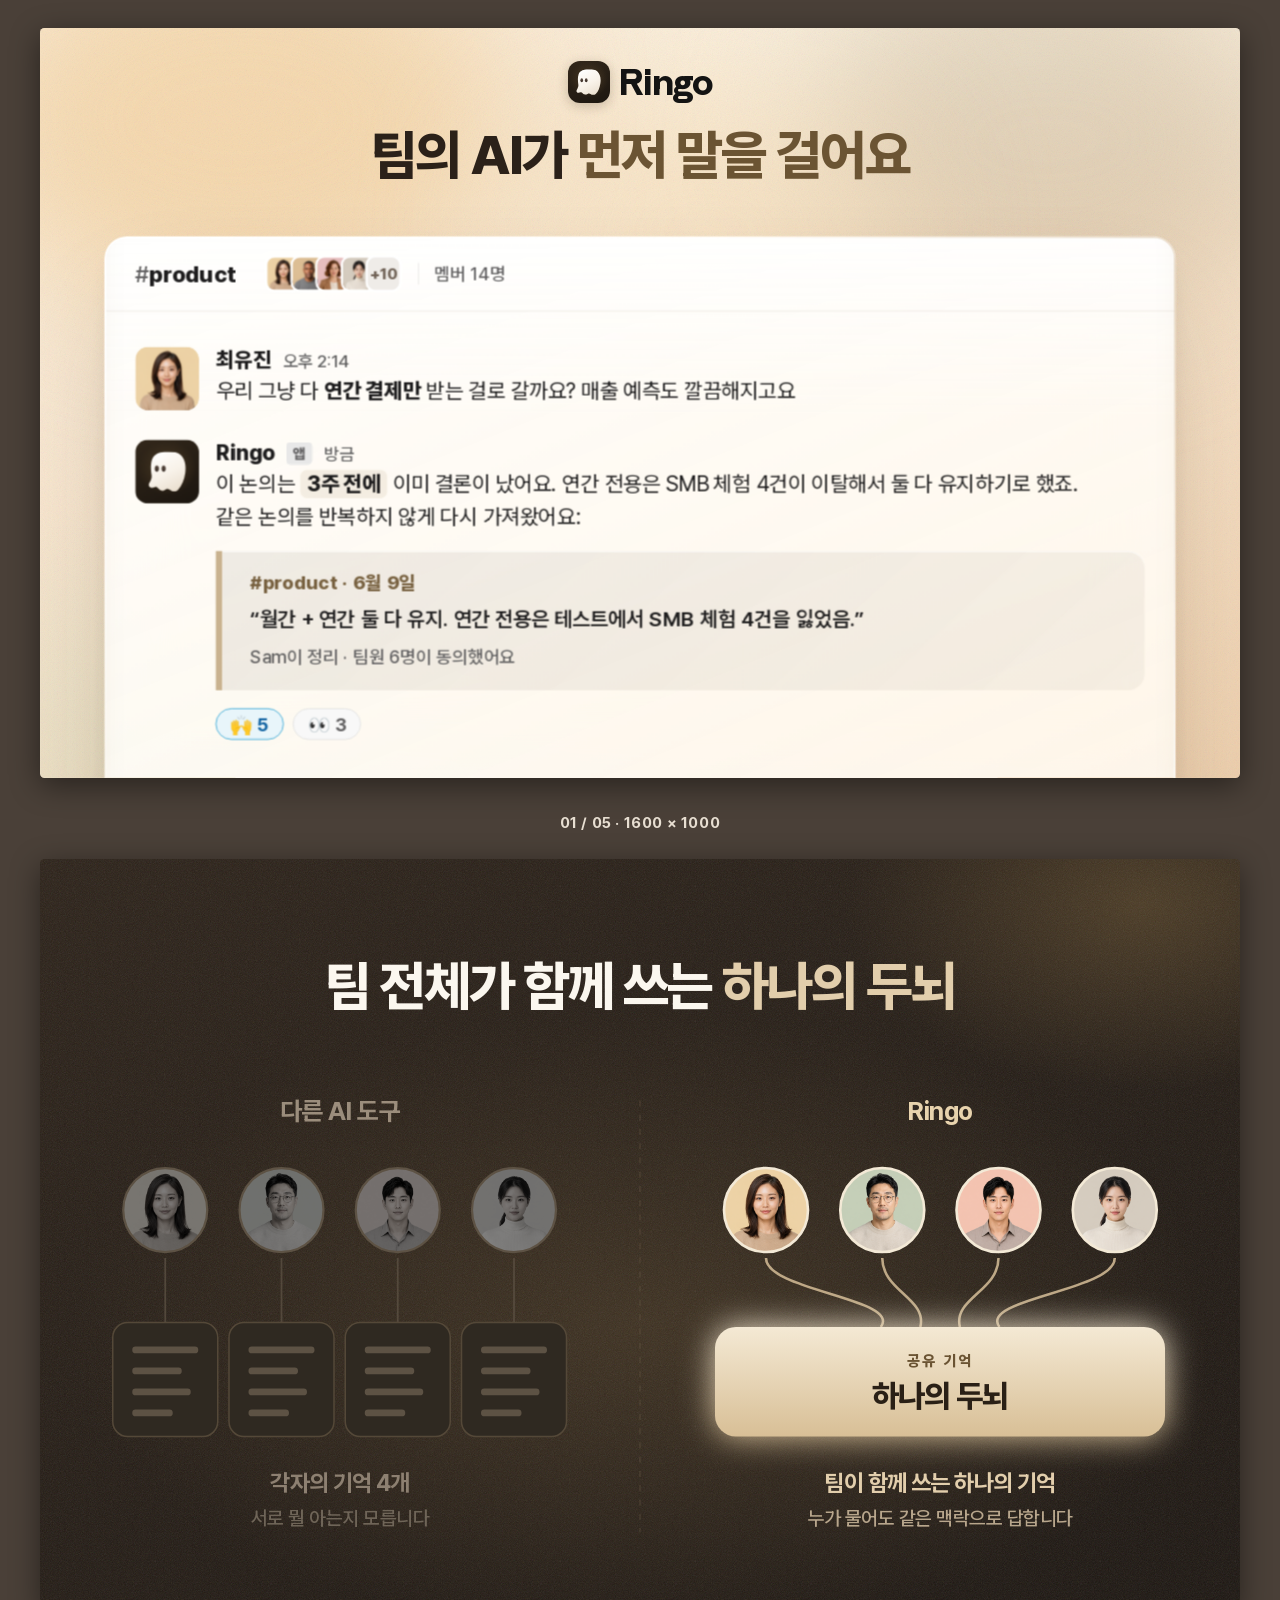
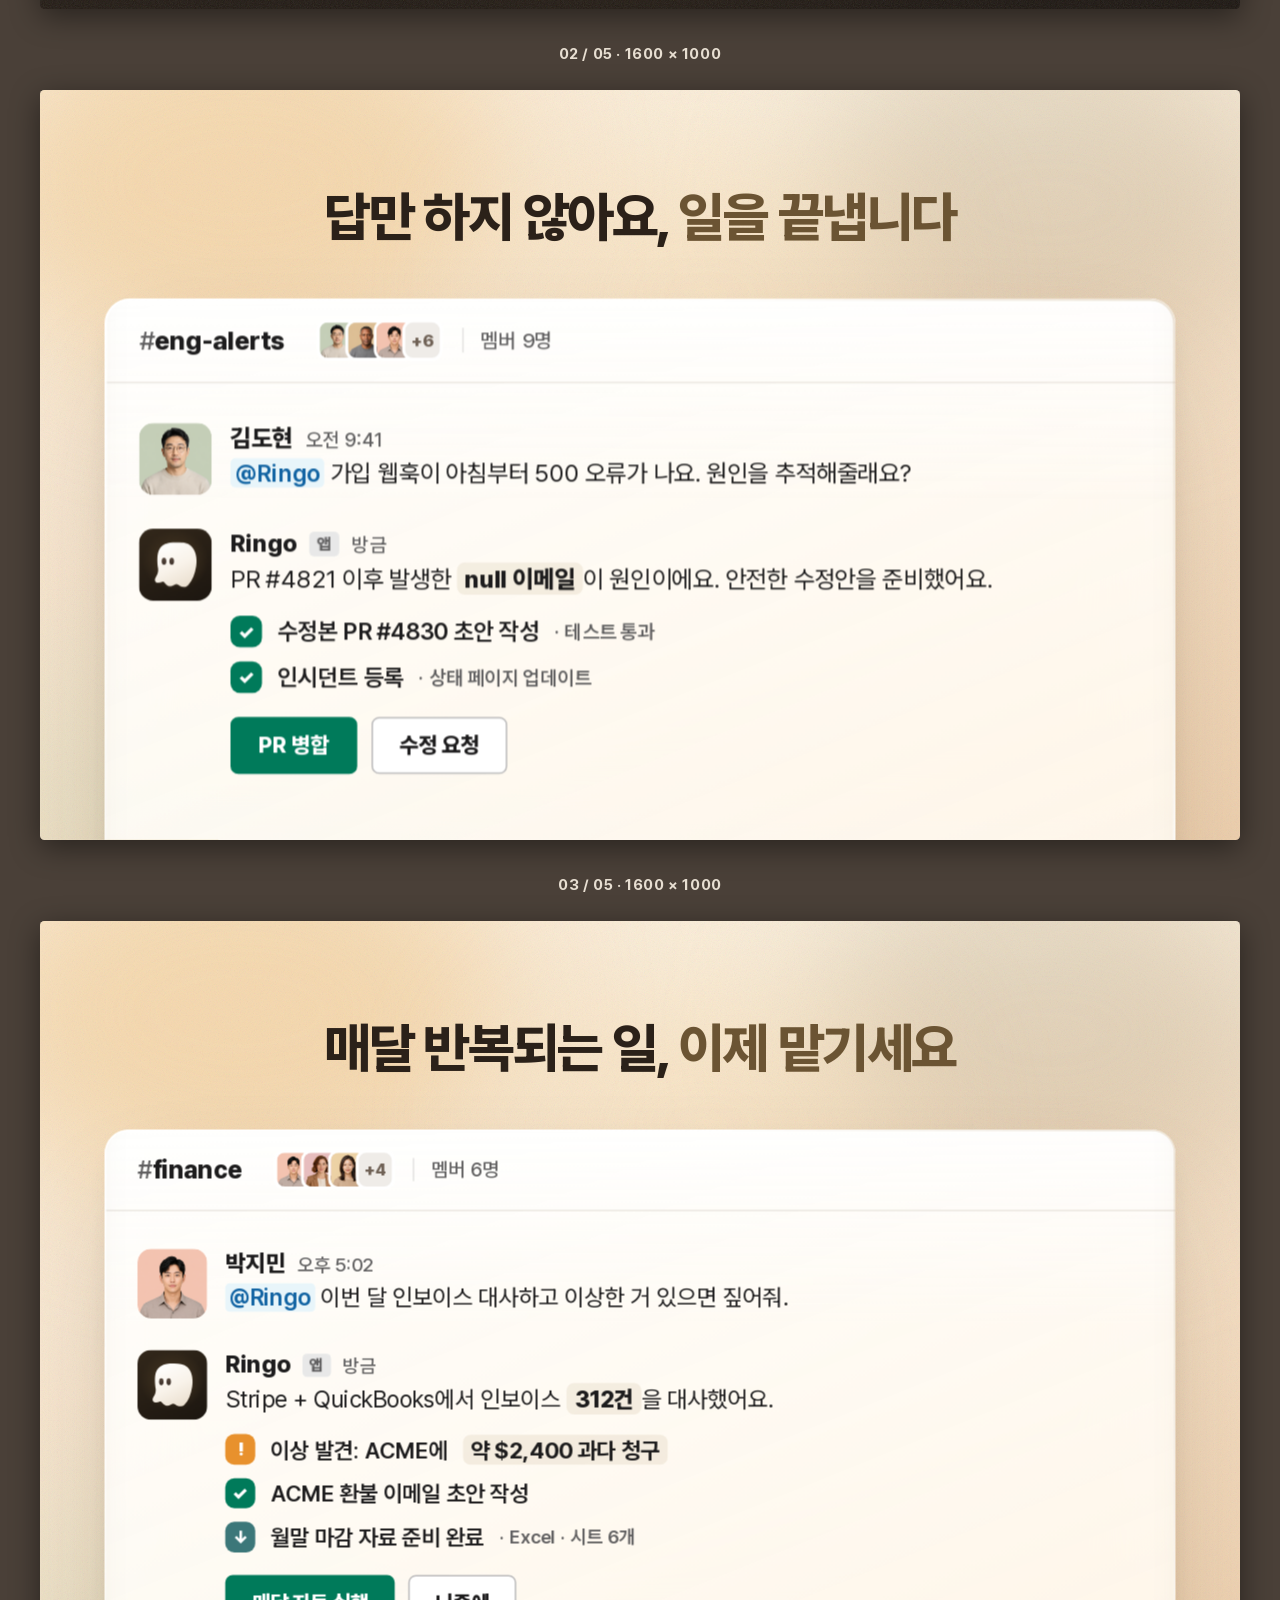
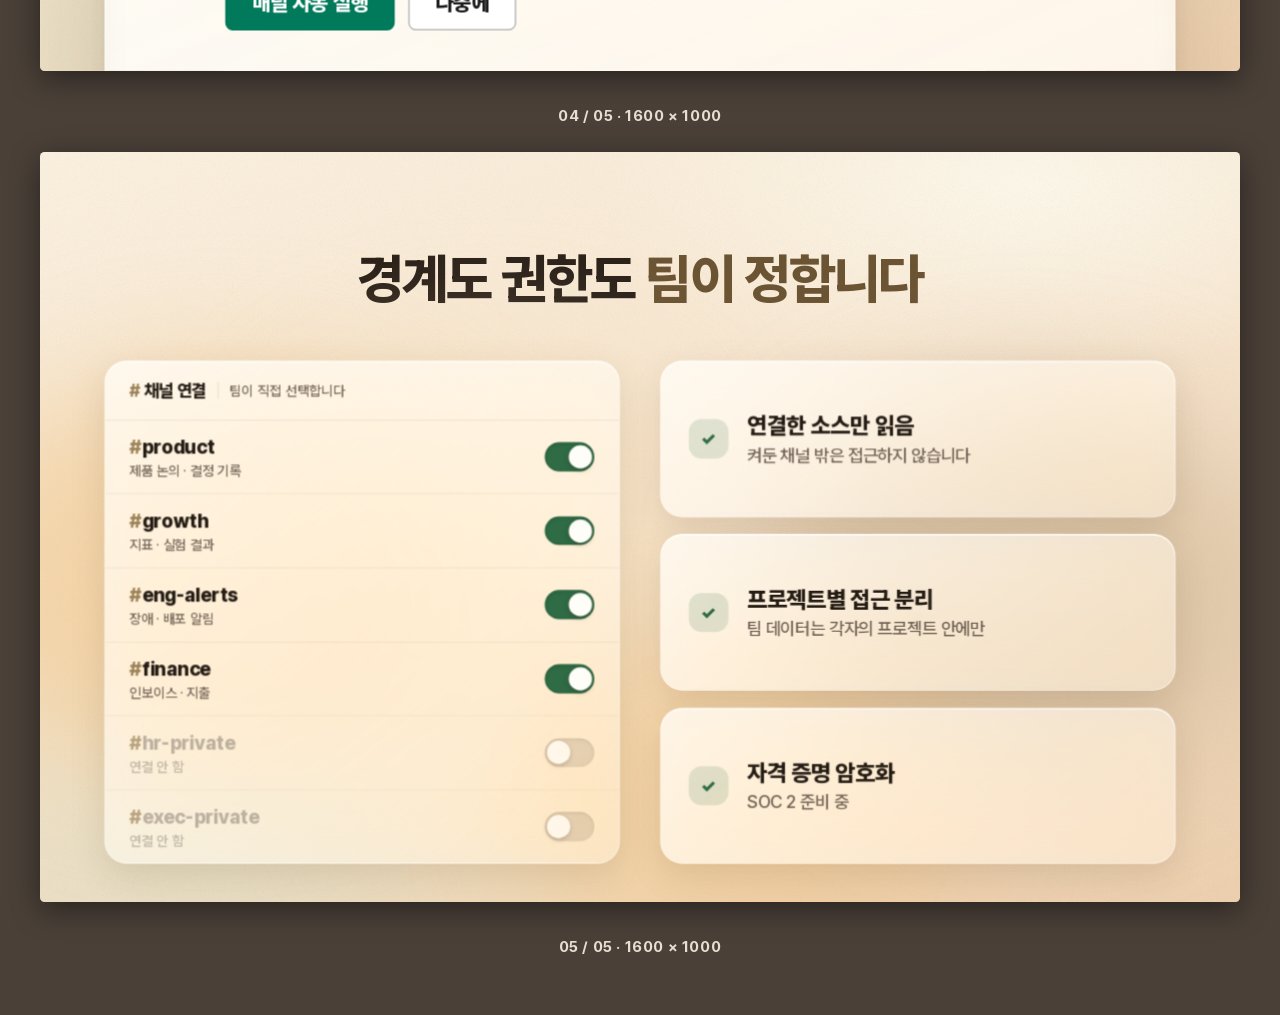
==== commit 8a552c10: "리퀴드 글라스 정식 적용, 배경 색번짐 앰버·오크로 통일, 결정카드 웜그레이, 아바타 확대, 진행상황 문서 추가" ====
--- a/index.html
+++ b/index.html
@@ -22,47 +22,59 @@
   /* ── 05 리퀴드 글라스 ────────────────────────────
      유리는 뒤에 색이 있어야 읽히므로 블롭을 먼저 깔고 그 위에 얹습니다. */
   .g5 { position: relative; display: grid; grid-template-columns: 1fr 1fr; gap: 44px; width: 100%; }
-  .blobs { position: absolute; inset: -140px -80px; z-index: 0; pointer-events: none; }
-  .blobs i { position: absolute; display: block; border-radius: 50%; filter: blur(58px); }
-  .blobs .b1 { width: 520px; height: 420px; left: 2%;  top: -40px;  background: rgba(201,178,143,.62); }
-  .blobs .b2 { width: 440px; height: 380px; left: 33%; top: 190px;  background: rgba(180,199,160,.48); }
-  .blobs .b3 { width: 480px; height: 400px; right: 6%; top: -20px;  background: rgba(240,196,140,.55); }
-  .blobs .b4 { width: 420px; height: 360px; right: 24%; bottom: -90px; background: rgba(214,164,150,.42); }
-
-  .gcol { position: relative; z-index: 1; display: flex; flex-direction: column; gap: 14px; }
-  .glabel {
-    font-size: 19px; font-weight: 800; letter-spacing: .1em;
-    color: var(--brown); margin: 0 0 8px 8px;
-  }
+  /* 헤드라인 영역까지 색이 올라오면 글자가 지저분해져서
+     콘텐츠 영역 안으로만 번지게 제한합니다. */
+  .blobs { position: absolute; inset: -30px -120px -80px; z-index: 0; pointer-events: none; overflow: visible; }
+  .blobs i { position: absolute; display: block; border-radius: 50%; filter: blur(66px); }
+  .blobs .b1 { width: 600px; height: 440px; left: -4%;  top: 40px;   background: rgba(240,196,132,.52); }
+  .blobs .b2 { width: 520px; height: 400px; left: 28%;  top: 250px;  background: rgba(246,220,180,.44); }
+  .blobs .b3 { width: 560px; height: 430px; right: 0%;  top: 60px;   background: rgba(201,178,143,.50); }
+  .blobs .b4 { width: 480px; height: 380px; right: 24%; bottom: -40px; background: rgba(240,196,132,.40); }
+  .blobs .b5 { width: 440px; height: 280px; left: 22%;  top: 20px;   background: rgba(246,220,180,.44); }
+
+  .gcol { position: relative; z-index: 1; display: flex; flex-direction: column; gap: 18px; }
 
   /* 유리 표면 공통 */
-  .gchip, .gcard {
-    background: linear-gradient(142deg, rgba(255,253,248,.80) 0%, rgba(255,251,242,.44) 100%);
-    backdrop-filter: blur(20px) saturate(150%);
-    -webkit-backdrop-filter: blur(20px) saturate(150%);
-    border: 1px solid rgba(255,255,255,.68);
+  /* 유리 표면. 강하게 줬더니 과해서 원래 농도로 되돌림 */
+  .gpanel, .gcard {
+    background: linear-gradient(142deg, rgba(255,253,248,.82) 0%, rgba(255,251,242,.46) 100%);
+    backdrop-filter: blur(22px) saturate(150%);
+    -webkit-backdrop-filter: blur(22px) saturate(150%);
+    border: 1px solid rgba(255,255,255,.70);
     box-shadow:
-      0 10px 34px rgba(94,68,34,.14),
-      inset 0 1px 0 rgba(255,255,255,.85);
-  }
-
-  /* 채널 칩: 일부러 어긋나게 배치 */
-  .gchip {
+      0 12px 38px rgba(94,68,34,.15),
+      inset 0 1px 0 rgba(255,255,255,.88);
+  }
+
+  /* 왼쪽: Slack 설정 패널 형태 유지 */
+  .gpanel { position: relative; z-index: 1; border-radius: 24px; overflow: hidden; display: flex; flex-direction: column; }
+  .gphead {
+    display: flex; align-items: center; gap: 12px;
+    padding: 20px 26px;
+    border-bottom: 1px solid rgba(120,100,74,.16);
+  }
+  .gphead .ch { font-size: 19px; font-weight: 800; color: #241c14; letter-spacing: -.015em; }
+  .gphead .ch .hash { color: #9c8258; }
+  .gphead .meta {
+    font-size: 15px; color: #6f6053; font-weight: 500;
+    padding-left: 12px; border-left: 1px solid rgba(120,100,74,.22);
+  }
+  .gplist { flex: 1; display: flex; flex-direction: column; }
+  .gprow {
+    flex: 1;
     display: flex; align-items: center; justify-content: space-between; gap: 20px;
-    border-radius: 20px; padding: 19px 24px;
-    margin-left: calc(var(--i) * 17px);
-    margin-right: calc((5 - var(--i)) * 9px);
-  }
-  .gchip.off { opacity: .58; }
-  .gchip .gtext b {
-    display: block; font-size: 21px; font-weight: 800;
-    color: #241c14; letter-spacing: -.02em;
-  }
-  .gchip .gtext b .hash { color: #9c8258; margin-right: 1px; }
-  .gchip .gtext i {
+    padding: 16px 26px;
+  }
+  .gprow + .gprow { border-top: 1px solid rgba(120,100,74,.13); }
+  .gprow b { display: block; font-size: 21px; font-weight: 800; color: #241c14; letter-spacing: -.02em; }
+  .gprow b .hash { color: #9c8258; margin-right: 1px; }
+  .gprow i {
     display: block; font-style: normal; font-size: 15px; font-weight: 500;
     color: #6f6053; margin-top: 4px; letter-spacing: -.015em;
   }
+  .gprow.off b, .gprow.off i { color: #a2968a; }
+  .gprow.off { opacity: .7; }
+
   .tog {
     width: 54px; height: 31px; border-radius: 999px; flex: none; position: relative;
     background: rgba(120,105,88,.28);
@@ -76,13 +88,11 @@
   .tog.on { background: #2f6b45; box-shadow: inset 0 1px 3px rgba(20,60,35,.35); }
   .tog.on span { left: 26px; }
 
-  /* 보안 카드: 반대 방향으로 어긋나게 */
-  .gright { justify-content: center; }
+  /* 오른쪽 보안 카드 */
   .gcard {
+    flex: 1;
     display: flex; align-items: center; gap: 20px;
     border-radius: 24px; padding: 26px 30px;
-    margin-right: calc(var(--i) * 20px);
-    margin-left: calc((2 - var(--i)) * 14px);
   }
   .sdot {
     flex: none; width: 42px; height: 42px; border-radius: 14px;
@@ -98,6 +108,7 @@
 </head><body>
 
 <div class="slide">
+  <div class="wash w1" aria-hidden="true"><i></i><i></i><i></i></div>
   <div class="brand"><span class="markimg"><svg viewBox="291 282 662 715" preserveAspectRatio="xMidYMid meet" aria-hidden="true">
   <defs>
     <linearGradient id="sBody" x1="28%" y1="4%" x2="72%" y2="100%">
@@ -169,9 +180,8 @@
             <span class="badge">앱</span>
             <span class="mtime">방금</span>
           </div>
-          <div class="mtext">이 논의는 <strong>3주 전에</strong> 이미 결론이 났어요. 연간 전용은 SMB 체험 4건이 이탈해서 둘 다 유지하기로 했죠.<br>같은 논의를 반복하지 않게 다시 가져왔어요:</div>
+          <div class="mtext">이 논의는 <strong class="hl">3주 전에</strong> 이미 결론이 났어요. 연간 전용은 SMB 체험 4건이 이탈해서 둘 다 유지하기로 했죠.<br>같은 논의를 반복하지 않게 다시 가져왔어요:</div>
          <div class="att">
-           <div class="atitle">결정 · 가격</div>
            <div class="aline">#product · 6월 9일</div>
            <div class="aquote">“월간 + 연간 둘 다 유지. 연간 전용은 테스트에서 SMB 체험 4건을 잃었음.”</div>
            <div class="afoot">Sam이 정리 · 팀원 6명이 동의했어요</div>
@@ -185,6 +195,7 @@
 </div>
 
 <div class="slide inverted">
+  
   <div class="brand"></div>
   <div class="copy">
     <h1>팀 전체가 함께 쓰는 <em>하나의 두뇌</em></h1>
@@ -302,6 +313,7 @@
 </div>
 
 <div class="slide">
+  <div class="wash w3" aria-hidden="true"><i></i><i></i><i></i></div>
   <div class="brand"></div>
   <div class="copy">
     <h1>답만 하지 않아요, <em>일을 끝냅니다</em></h1>
@@ -356,7 +368,7 @@
             <span class="badge">앱</span>
             <span class="mtime">방금</span>
           </div>
-          <div class="mtext">PR #4821 이후 발생한 <strong>null 이메일</strong>이 원인이에요. 안전한 수정안을 준비했어요.</div>
+          <div class="mtext">PR #4821 이후 발생한 <strong class="hl err">null 이메일</strong>이 원인이에요. 안전한 수정안을 준비했어요.</div>
          <div class="steps">
            <div class="step"><span class="dot">✓</span>수정본 PR #4830 초안 작성 <span class="tag">· 테스트 통과</span></div>
            <div class="step"><span class="dot">✓</span>인시던트 등록 <span class="tag">· 상태 페이지 업데이트</span></div>
@@ -370,6 +382,7 @@
 </div>
 
 <div class="slide">
+  <div class="wash w4" aria-hidden="true"><i></i><i></i><i></i></div>
   <div class="brand"></div>
   <div class="copy">
     <h1>매달 반복되는 일, <em>이제 맡기세요</em></h1>
@@ -424,9 +437,9 @@
             <span class="badge">앱</span>
             <span class="mtime">방금</span>
           </div>
-          <div class="mtext">Stripe + QuickBooks에서 인보이스 <strong>312건</strong>을 대사했어요.</div>
+          <div class="mtext">Stripe + QuickBooks에서 인보이스 <strong class="hl">312건</strong>을 대사했어요.</div>
          <div class="steps">
-           <div class="step"><span class="dot warn">!</span>이상 발견: ACME에 <strong>약 $2,400 과다 청구</strong></div>
+           <div class="step"><span class="dot warn">!</span>이상 발견: ACME에 <strong class="hl warn">약 $2,400 과다 청구</strong></div>
            <div class="step"><span class="dot">✓</span>ACME 환불 이메일 초안 작성</div>
            <div class="step"><span class="dot file">↓</span>월말 마감 자료 준비 완료 <span class="tag">· Excel · 시트 6개</span></div>
          </div>
@@ -439,6 +452,7 @@
 </div>
 
 <div class="slide">
+  
   <div class="brand"></div>
   <div class="copy">
     <h1>경계도 권한도 <em>팀이 정합니다</em></h1>
@@ -447,68 +461,72 @@
     
   <div class="g5">
     <div class="blobs" aria-hidden="true">
-      <i class="b1"></i><i class="b2"></i><i class="b3"></i><i class="b4"></i>
+      <i class="b1"></i><i class="b2"></i><i class="b3"></i><i class="b4"></i><i class="b5"></i>
     </div>
 
-    <div class="gcol gleft">
-      <p class="glabel">Ringo가 읽는 채널</p>
-      
-      <div class="gchip on" style="--i:0">
-        <div class="gtext">
-          <b><span class="hash">#</span>product</b>
-          <i>제품 논의 · 결정 기록</i>
-        </div>
-        <div class="tog on"><span></span></div>
-      </div>
-      <div class="gchip on" style="--i:1">
-        <div class="gtext">
-          <b><span class="hash">#</span>growth</b>
-          <i>지표 · 실험 결과</i>
-        </div>
-        <div class="tog on"><span></span></div>
-      </div>
-      <div class="gchip on" style="--i:2">
-        <div class="gtext">
-          <b><span class="hash">#</span>eng-alerts</b>
-          <i>장애 · 배포 알림</i>
-        </div>
-        <div class="tog on"><span></span></div>
-      </div>
-      <div class="gchip on" style="--i:3">
-        <div class="gtext">
-          <b><span class="hash">#</span>finance</b>
-          <i>인보이스 · 지출</i>
-        </div>
-        <div class="tog on"><span></span></div>
-      </div>
-      <div class="gchip off" style="--i:4">
-        <div class="gtext">
-          <b><span class="hash">#</span>hr-private</b>
-          <i>연결 안 함</i>
-        </div>
-        <div class="tog"><span></span></div>
-      </div>
-      <div class="gchip off" style="--i:5">
-        <div class="gtext">
-          <b><span class="hash">#</span>exec-private</b>
-          <i>연결 안 함</i>
-        </div>
-        <div class="tog"><span></span></div>
+    <div class="gpanel">
+      <div class="gphead">
+        <span class="ch"><span class="hash">#</span> 채널 연결</span>
+        <span class="meta">팀이 직접 선택합니다</span>
+      </div>
+      <div class="gplist">
+        
+        <div class="gprow">
+          <div class="gptext">
+            <b><span class="hash">#</span>product</b>
+            <i>제품 논의 · 결정 기록</i>
+          </div>
+          <div class="tog on"><span></span></div>
+        </div>
+        <div class="gprow">
+          <div class="gptext">
+            <b><span class="hash">#</span>growth</b>
+            <i>지표 · 실험 결과</i>
+          </div>
+          <div class="tog on"><span></span></div>
+        </div>
+        <div class="gprow">
+          <div class="gptext">
+            <b><span class="hash">#</span>eng-alerts</b>
+            <i>장애 · 배포 알림</i>
+          </div>
+          <div class="tog on"><span></span></div>
+        </div>
+        <div class="gprow">
+          <div class="gptext">
+            <b><span class="hash">#</span>finance</b>
+            <i>인보이스 · 지출</i>
+          </div>
+          <div class="tog on"><span></span></div>
+        </div>
+        <div class="gprow off">
+          <div class="gptext">
+            <b><span class="hash">#</span>hr-private</b>
+            <i>연결 안 함</i>
+          </div>
+          <div class="tog"><span></span></div>
+        </div>
+        <div class="gprow off">
+          <div class="gptext">
+            <b><span class="hash">#</span>exec-private</b>
+            <i>연결 안 함</i>
+          </div>
+          <div class="tog"><span></span></div>
+        </div>
       </div>
     </div>
 
     <div class="gcol gright">
-      <p class="glabel">기본으로 지키는 것</p>
-      
-      <div class="gcard" style="--i:0">
+      
+      <div class="gcard">
         <span class="sdot">✓</span>
         <div><b>연결한 소스만 읽음</b><i>켜둔 채널 밖은 접근하지 않습니다</i></div>
       </div>
-      <div class="gcard" style="--i:1">
+      <div class="gcard">
         <span class="sdot">✓</span>
         <div><b>프로젝트별 접근 분리</b><i>팀 데이터는 각자의 프로젝트 안에만</i></div>
       </div>
-      <div class="gcard" style="--i:2">
+      <div class="gcard">
         <span class="sdot">✓</span>
         <div><b>자격 증명 암호화</b><i>SOC 2 준비 중</i></div>
       </div>
--- a/base.css
+++ b/base.css
@@ -192,8 +192,8 @@
 .msg + .msg { padding-top: 12px; }
 .av {
   flex: none;
-  width: 38px; height: 38px;
-  border-radius: 9px;
+  width: 46px; height: 46px;
+  border-radius: 11px;
   display: grid; place-items: center;
   font-size: 15px; font-weight: 800; color: #fff;
   letter-spacing: -.02em;
@@ -220,18 +220,25 @@
 
 /* 첨부 카드 (Slack attachment) */
 .att {
-  margin-top: 11px;
-  border-left: 4px solid var(--oak);
-  border-radius: 0 8px 8px 0;
-  background: #fbfaf8;
-  padding: 12px 16px 13px;
-  max-width: 660px;
+  margin-top: 13px;
+  border-left: 5px solid var(--oak);
+  border-radius: 0 12px 12px 0;
+  /* 창 배경이 거의 흰색이라 #fbfaf8 로는 안 보였는데, 웜톤을 올렸더니 누렇게 떴습니다.
+     채도는 빼고 명도만 낮춘 웜 그레이로. */
+  background: linear-gradient(138deg, rgba(116,104,88,.11) 0%, rgba(116,104,88,.07) 100%);
+  box-shadow: inset 0 1px 0 rgba(255,255,255,.6);
+  padding: 15px 20px 16px;
+  max-width: 680px;
 }
 .att .atitle {
   font-size: 12.5px; font-weight: 800; color: var(--brown);
   letter-spacing: .05em; margin-bottom: 5px;
 }
-.att .aline { font-size: 13px; color: var(--sk-muted); font-weight: 500; margin-bottom: 7px; }
+/* 삭제한 소제목이 쓰던 브라운을 여기로 옮겨 출처가 눈에 들어오게 */
+.att .aline {
+  font-size: 13.5px; color: var(--brown); font-weight: 800;
+  letter-spacing: .02em; margin-bottom: 8px;
+}
 .att .aquote {
   font-size: 15px; line-height: 1.45; color: var(--sk-ink);
   font-weight: 600; word-break: keep-all;
@@ -403,3 +410,79 @@
   font-size: 46px; font-weight: 700; letter-spacing: -.022em; color: #141413;
 }
 .slide.inverted .brand .wordmark { color: #f0eee6; }
+
+
+/* ── 장별 색 번짐 ────────────────────────────
+   1·3·4번이 전부 크림 배경 + 흰 창이라 구분이 안 돼서
+   장마다 다른 색조를 은은하게 깝니다. 콘텐츠는 z-index로 항상 위. */
+.wash { position: absolute; inset: 0; z-index: 0; pointer-events: none; overflow: hidden; }
+.wash i { position: absolute; display: block; border-radius: 50%; filter: blur(90px); }
+
+/* 세 장 모두 1번(앰버·오크) 톤으로 통일. 장마다 색을 바꾸니 세트로 안 보였습니다. */
+.w1 i:nth-child(1), .w3 i:nth-child(1), .w4 i:nth-child(1) {
+  width: 720px; height: 520px; left: -6%; top: -140px; background: rgba(240,196,132,.52);
+}
+.w1 i:nth-child(2), .w3 i:nth-child(2), .w4 i:nth-child(2) {
+  width: 640px; height: 480px; right: -4%; top: -90px; background: rgba(201,178,143,.50);
+}
+.w1 i:nth-child(3), .w3 i:nth-child(3), .w4 i:nth-child(3) {
+  width: 560px; height: 420px; left: 38%; top: 60px; background: rgba(246,220,180,.44);
+}
+
+/* ── 핵심 정보 하이라이트 ────────────────────
+   장의 결정적 숫자가 본문과 같은 무게로 묻히지 않게. 형광펜처럼 아주 옅게. */
+/* 색을 여러 개 쓰면 겉돌아서 브랜드 오크 한 톤으로 통일하고 농도를 낮춤 */
+.mtext .hl, .step .hl {
+  background: rgba(201,178,143,.20);
+  border-radius: 5px;
+  padding: 1px 5px;
+  box-decoration-break: clone;
+  -webkit-box-decoration-break: clone;
+}
+.mtext .hl.warn, .step .hl.warn,
+.mtext .hl.err,  .step .hl.err { background: rgba(201,178,143,.20); }
+
+
+/* ── Slack 창 리퀴드 글라스 ──────────────────
+   반투명만으로는 유리로 안 읽힙니다. 필요한 건 세 가지:
+   (1) 테두리를 도는 광택 그라데이션  (2) 상단 스펙큘러 하이라이트
+   (3) 아래쪽 내부 그림자로 만드는 두께감 */
+.win {
+  position: relative;
+  isolation: isolate;
+  background:
+    /* (2) 상단 광택 */
+    linear-gradient(180deg, rgba(255,255,255,.85) 0, rgba(255,255,255,0) 130px),
+    /* 본 표면 */
+    linear-gradient(158deg, rgba(255,255,255,.93) 0%, rgba(255,252,245,.85) 100%);
+  backdrop-filter: blur(26px) saturate(180%);
+  -webkit-backdrop-filter: blur(26px) saturate(180%);
+  border: none;
+  box-shadow:
+    0 36px 74px -22px rgba(88, 62, 30, .32),
+    0 8px 22px -8px rgba(88, 62, 30, .14),
+    /* (3) 두께감 */
+    inset 0 1px 1px rgba(255,255,255,.98),
+    inset 0 -18px 30px -22px rgba(150,118,74,.55);
+}
+
+/* (1) 테두리 광택: 마스크로 1.2px 링만 남깁니다 */
+.win::before {
+  content: '';
+  position: absolute; inset: 0; border-radius: inherit;
+  padding: 1.2px;
+  background: linear-gradient(138deg,
+    rgba(255,255,255,1) 0%,
+    rgba(255,255,255,.20) 34%,
+    rgba(196,170,132,.30) 58%,
+    rgba(255,255,255,.92) 100%);
+  -webkit-mask: linear-gradient(#000 0 0) content-box, linear-gradient(#000 0 0);
+  -webkit-mask-composite: xor;
+  mask: linear-gradient(#000 0 0) content-box, linear-gradient(#000 0 0);
+  mask-composite: exclude;
+  pointer-events: none;
+  z-index: 3;
+}
+
+.win-head { background: transparent; border-bottom-color: rgba(120,100,74,.14); }
+.composer { border-color: rgba(120,100,74,.22); }
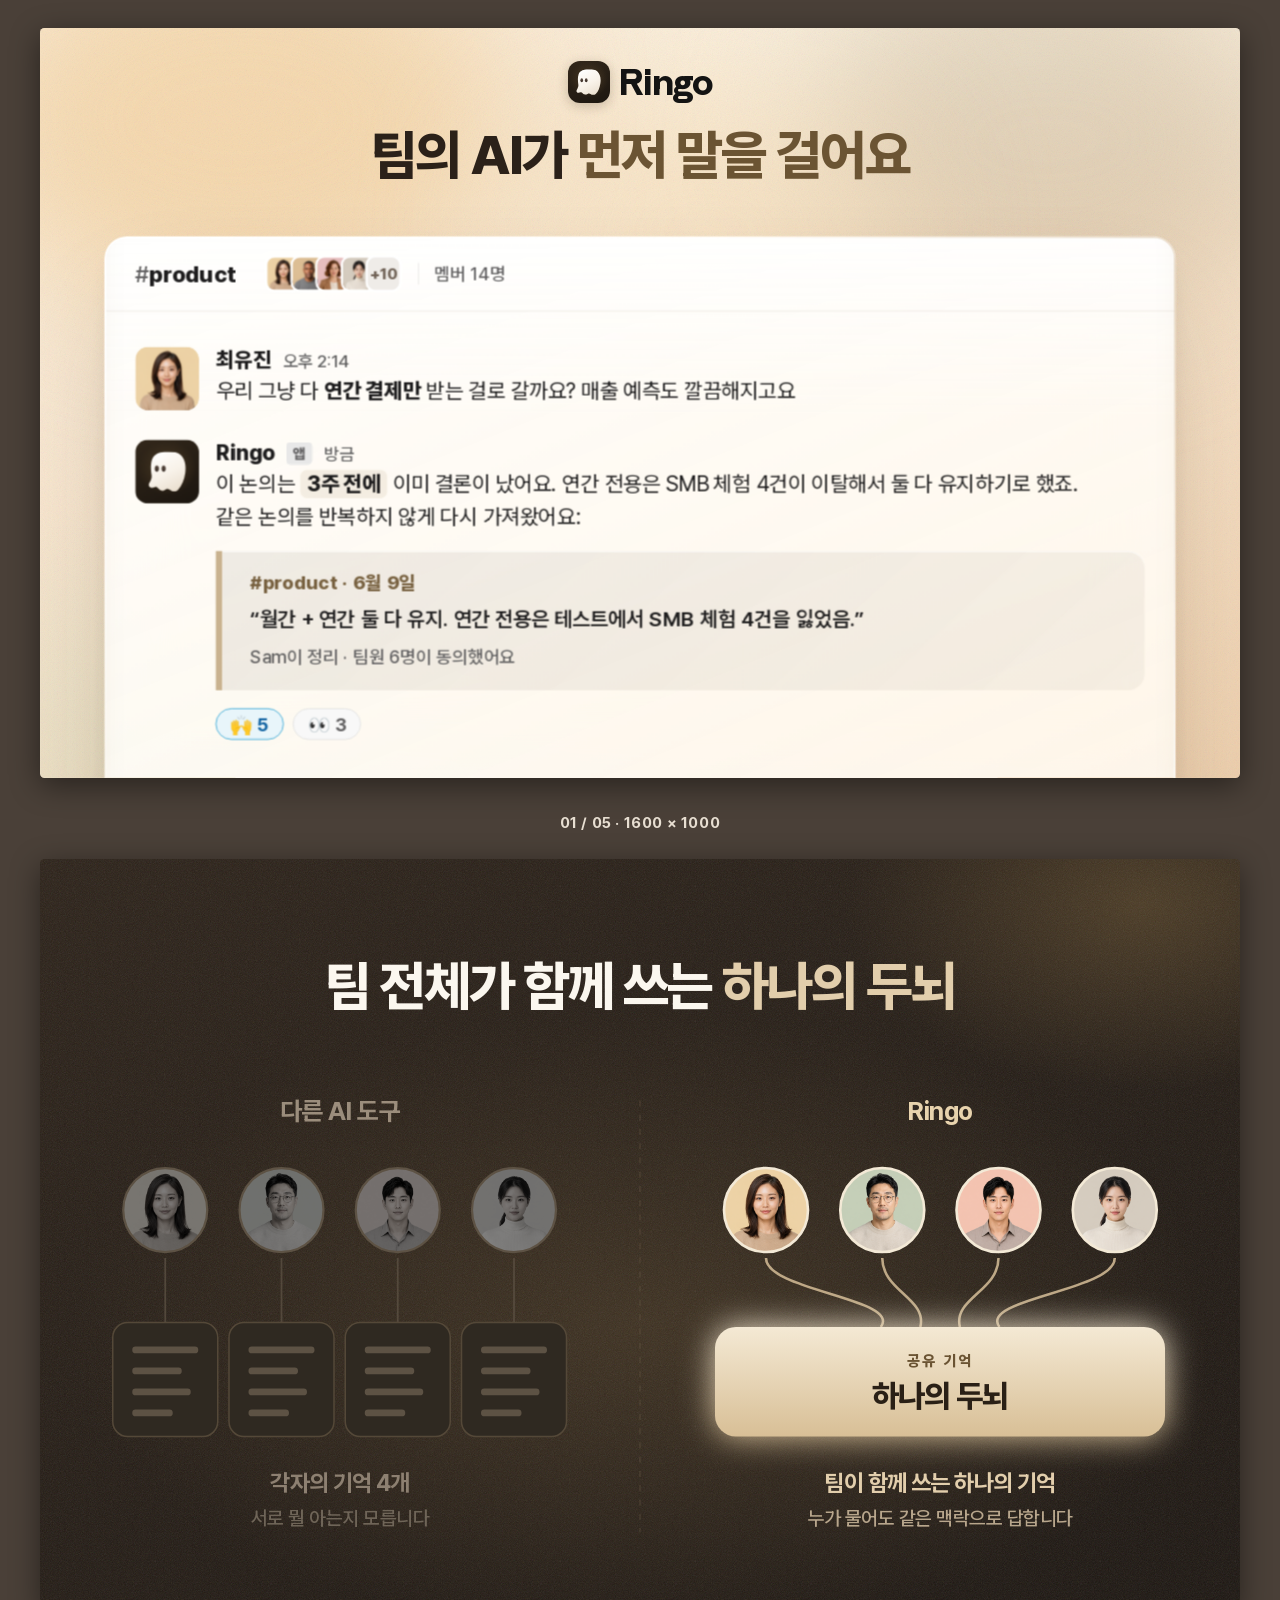
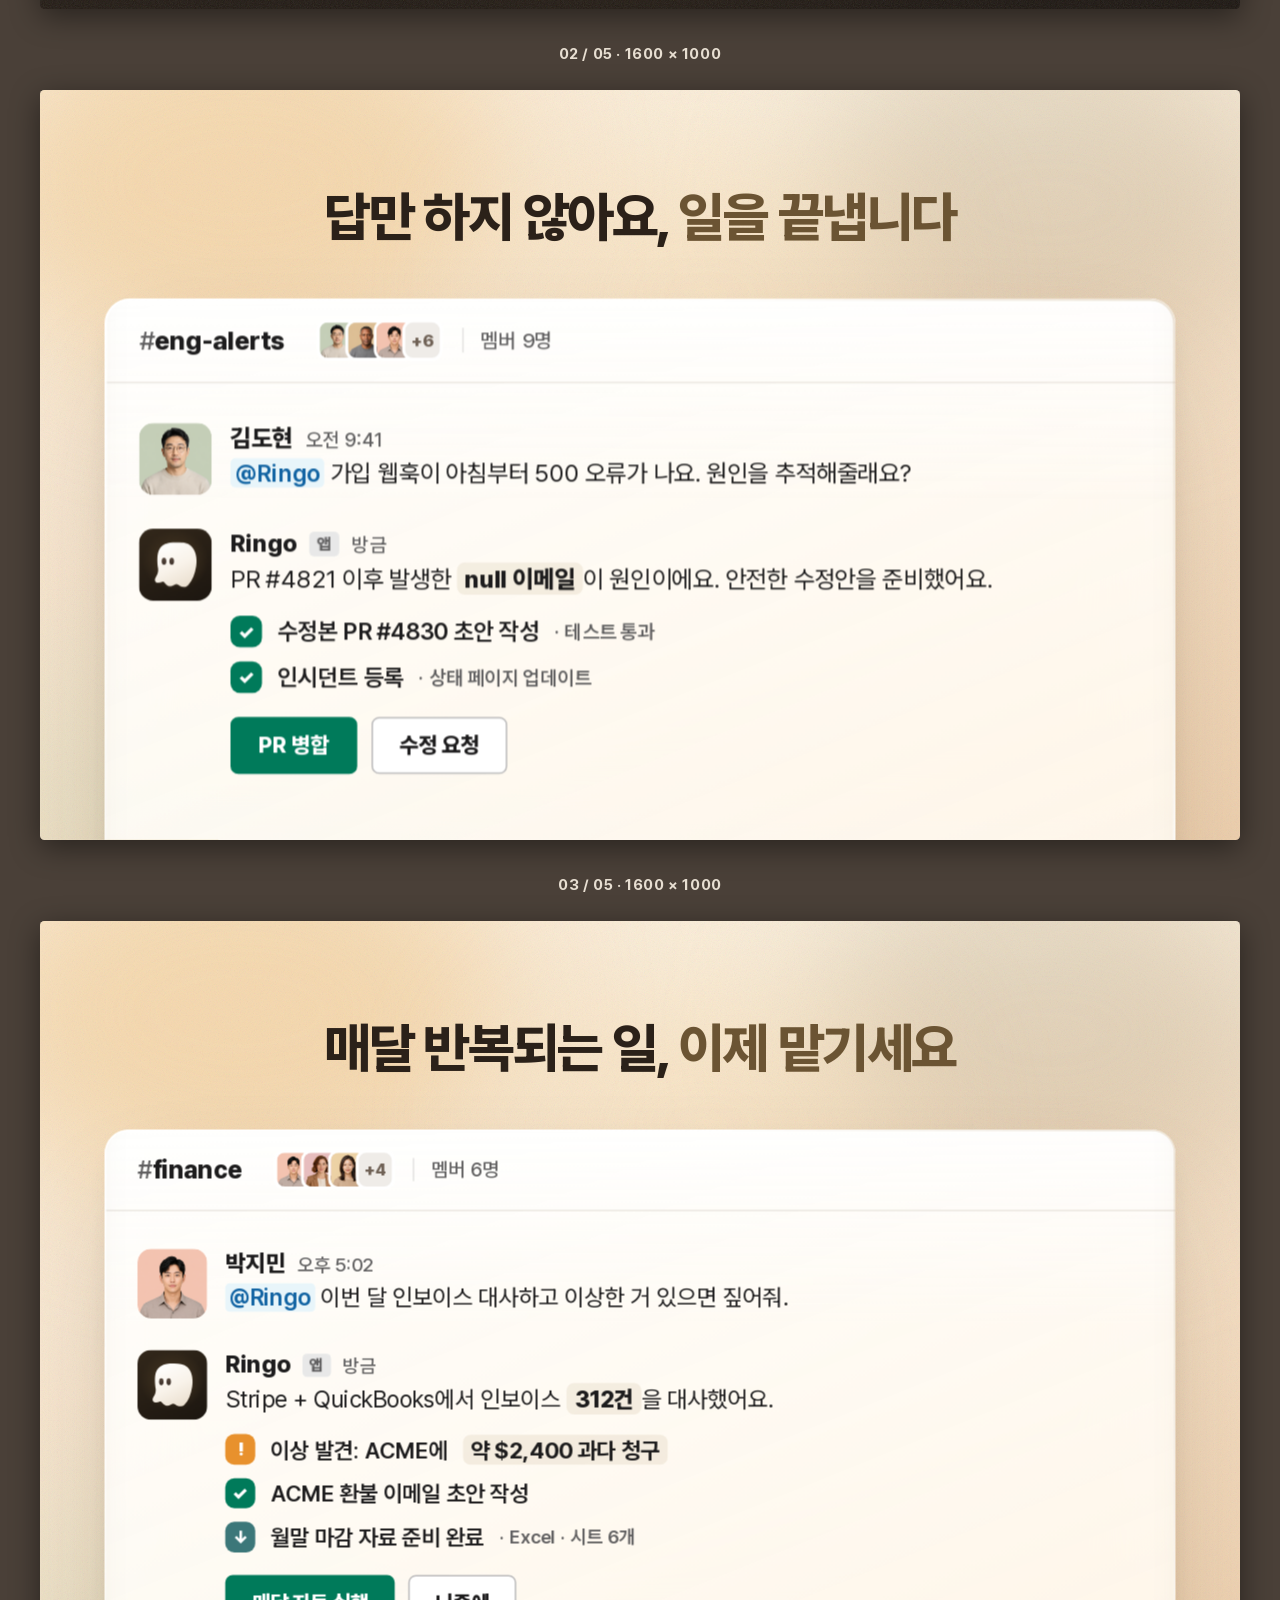
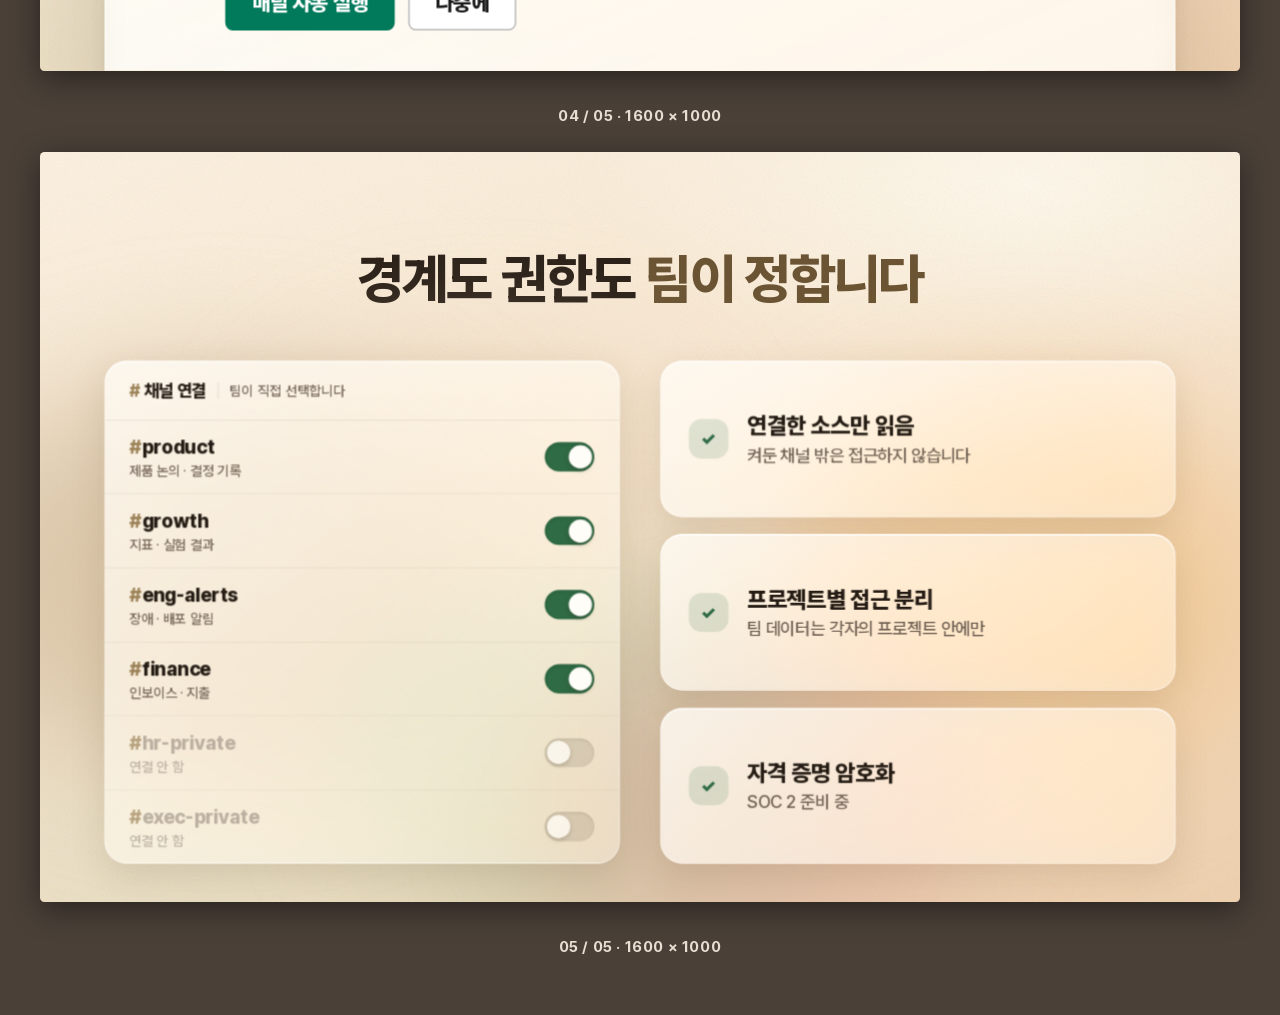
==== commit 9d0663c1: "5번 블롭 색 원복 (통일 대상 아니었음)" ====
--- a/index.html
+++ b/index.html
@@ -26,11 +26,11 @@
      콘텐츠 영역 안으로만 번지게 제한합니다. */
   .blobs { position: absolute; inset: -30px -120px -80px; z-index: 0; pointer-events: none; overflow: visible; }
   .blobs i { position: absolute; display: block; border-radius: 50%; filter: blur(66px); }
-  .blobs .b1 { width: 600px; height: 440px; left: -4%;  top: 40px;   background: rgba(240,196,132,.52); }
-  .blobs .b2 { width: 520px; height: 400px; left: 28%;  top: 250px;  background: rgba(246,220,180,.44); }
-  .blobs .b3 { width: 560px; height: 430px; right: 0%;  top: 60px;   background: rgba(201,178,143,.50); }
-  .blobs .b4 { width: 480px; height: 380px; right: 24%; bottom: -40px; background: rgba(240,196,132,.40); }
-  .blobs .b5 { width: 440px; height: 280px; left: 22%;  top: 20px;   background: rgba(246,220,180,.44); }
+  .blobs .b1 { width: 600px; height: 440px; left: -4%;  top: 40px;   background: rgba(201,178,143,.58); }
+  .blobs .b2 { width: 520px; height: 400px; left: 28%;  top: 250px;  background: rgba(178,199,158,.44); }
+  .blobs .b3 { width: 560px; height: 430px; right: 0%;  top: 60px;   background: rgba(240,193,132,.54); }
+  .blobs .b4 { width: 480px; height: 380px; right: 24%; bottom: -40px; background: rgba(214,162,148,.40); }
+  .blobs .b5 { width: 440px; height: 280px; left: 22%;  top: 20px;   background: rgba(226,206,172,.46); }
 
   .gcol { position: relative; z-index: 1; display: flex; flex-direction: column; gap: 18px; }
 
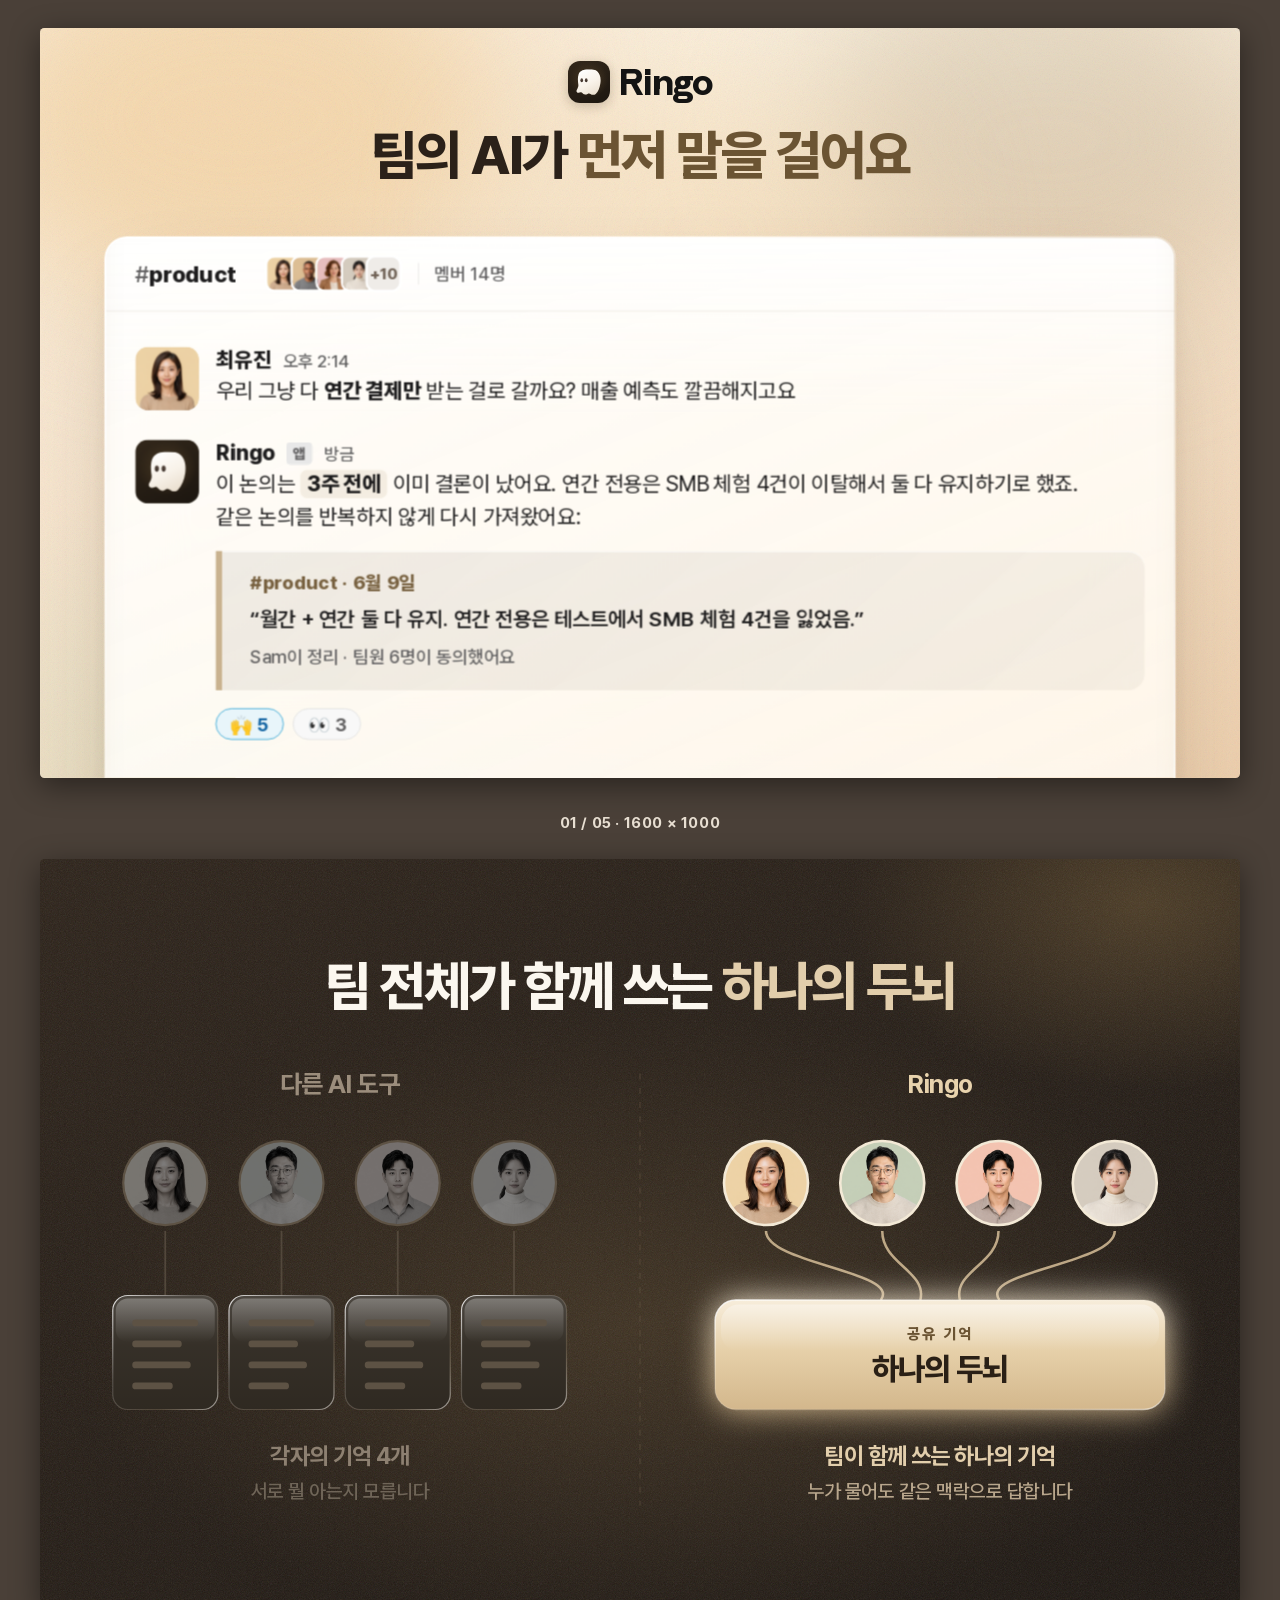
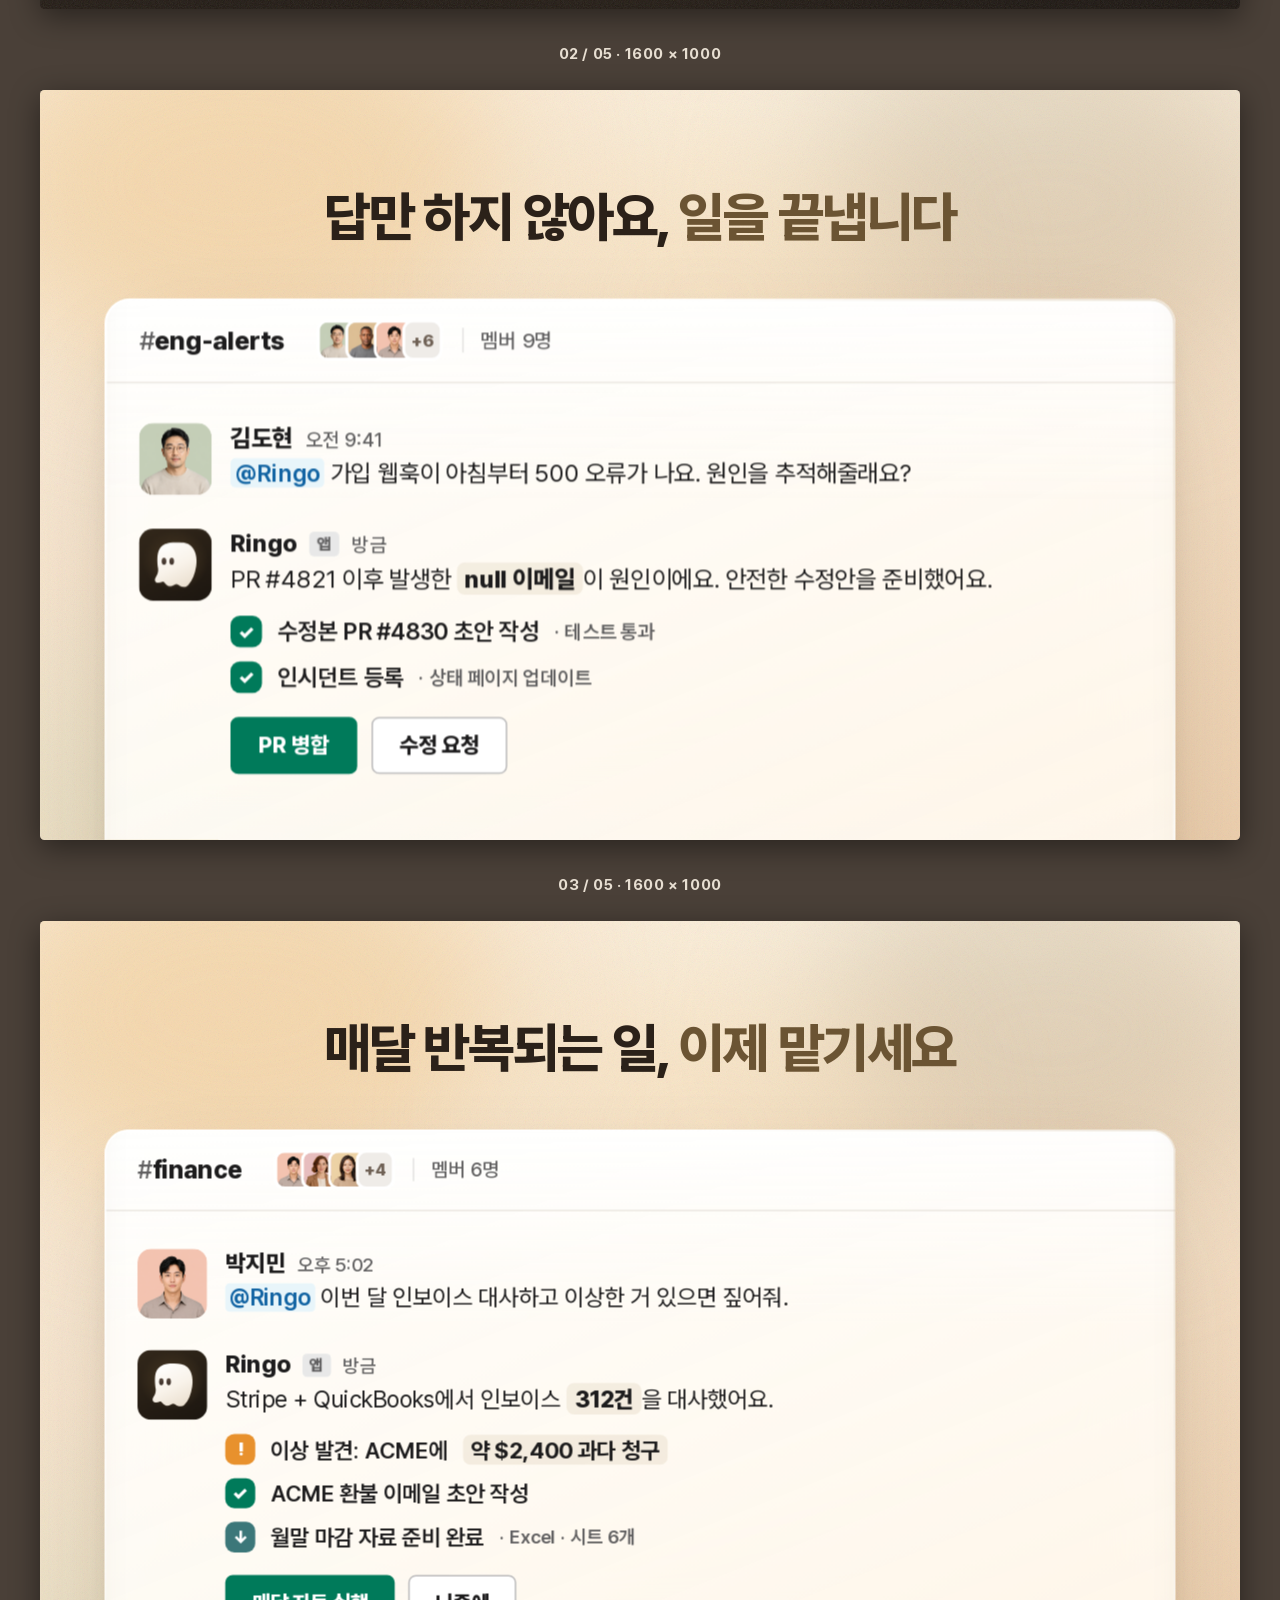
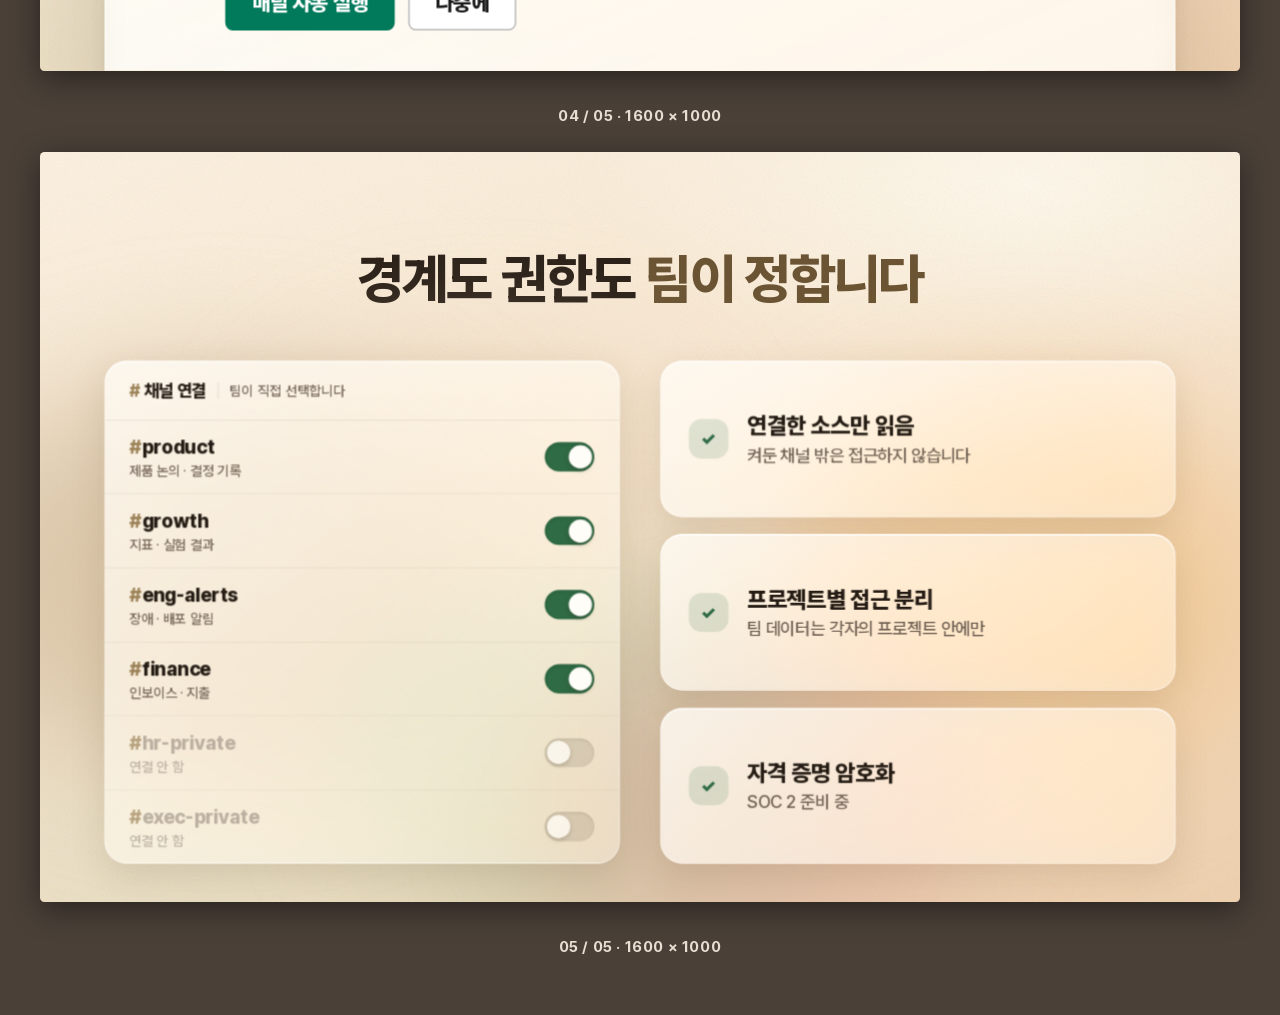
==== commit f88c6fc5: "2번 유리 표면 적용, 헤드라인 아래 여백 축소" ====
--- a/index.html
+++ b/index.html
@@ -205,7 +205,27 @@
       <svg viewBox="0 0 1600 662" width="1600" height="662">
         <defs>
           <linearGradient id="goldb" x1="0" y1="0" x2="0" y2="1">
-            <stop offset="0%" stop-color="#f4e9d4"/><stop offset="100%" stop-color="#d8bf96"/>
+            <stop offset="0%" stop-color="#f7eddb"/>
+            <stop offset="46%" stop-color="#e6d0a9"/>
+            <stop offset="100%" stop-color="#d3b78c"/>
+          </linearGradient>
+          <!-- 유리 표면: 위쪽이 밝고 아래로 투명해지는 반투명 판 -->
+          <linearGradient id="glassBox" x1="0" y1="0" x2="0" y2="1">
+            <stop offset="0%"   stop-color="#ffffff" stop-opacity=".16"/>
+            <stop offset="44%"  stop-color="#ffffff" stop-opacity=".05"/>
+            <stop offset="100%" stop-color="#ffffff" stop-opacity=".02"/>
+          </linearGradient>
+          <!-- 테두리 광택: 좌상단이 밝고 우하단으로 사라짐 -->
+          <linearGradient id="glassEdge" x1="0" y1="0" x2="1" y2="1">
+            <stop offset="0%"   stop-color="#ffffff" stop-opacity=".85"/>
+            <stop offset="38%"  stop-color="#ffffff" stop-opacity=".18"/>
+            <stop offset="72%"  stop-color="#c9b28f" stop-opacity=".22"/>
+            <stop offset="100%" stop-color="#ffffff" stop-opacity=".55"/>
+          </linearGradient>
+          <!-- 상단 스펙큘러 -->
+          <linearGradient id="spec" x1="0" y1="0" x2="0" y2="1">
+            <stop offset="0%"   stop-color="#ffffff" stop-opacity=".55"/>
+            <stop offset="100%" stop-color="#ffffff" stop-opacity="0"/>
           </linearGradient>
           <filter id="softglow" x="-60%" y="-60%" width="220%" height="220%">
             <feGaussianBlur stdDeviation="22" result="b"/>
@@ -226,8 +246,11 @@
                style="filter:grayscale(.8) brightness(.55)"/>
         <circle cx="167" cy="190" r="56" fill="none" stroke="#5d5244" stroke-width="3"/>
         <line x1="167" y1="254" x2="167" y2="340" stroke="#5d5244" stroke-width="2.4" opacity=".75"/>
+        <rect x="97" y="340" width="140" height="152" rx="20" fill="#2b251d"/>
+        <rect x="97" y="340" width="140" height="152" rx="20" fill="url(#glassBox)"/>
+        <rect x="101" y="344" width="132" height="58" rx="16" fill="url(#spec)" opacity=".5"/>
         <rect x="97" y="340" width="140" height="152" rx="20"
-              fill="#2f2921" stroke="#544838" stroke-width="2"/>
+              fill="none" stroke="url(#glassEdge)" stroke-width="1.6"/>
         <rect x="123" y="372" width="88" height="9" rx="4.5" fill="#5d5244"/><rect x="123" y="400" width="66" height="9" rx="4.5" fill="#5d5244"/><rect x="123" y="428" width="78" height="9" rx="4.5" fill="#5d5244"/><rect x="123" y="456" width="54" height="9" rx="4.5" fill="#5d5244"/>
         
         <clipPath id="cl1"><circle cx="322" cy="190" r="56"/></clipPath>
@@ -236,8 +259,11 @@
                style="filter:grayscale(.8) brightness(.55)"/>
         <circle cx="322" cy="190" r="56" fill="none" stroke="#5d5244" stroke-width="3"/>
         <line x1="322" y1="254" x2="322" y2="340" stroke="#5d5244" stroke-width="2.4" opacity=".75"/>
+        <rect x="252" y="340" width="140" height="152" rx="20" fill="#2b251d"/>
+        <rect x="252" y="340" width="140" height="152" rx="20" fill="url(#glassBox)"/>
+        <rect x="256" y="344" width="132" height="58" rx="16" fill="url(#spec)" opacity=".5"/>
         <rect x="252" y="340" width="140" height="152" rx="20"
-              fill="#2f2921" stroke="#544838" stroke-width="2"/>
+              fill="none" stroke="url(#glassEdge)" stroke-width="1.6"/>
         <rect x="278" y="372" width="88" height="9" rx="4.5" fill="#5d5244"/><rect x="278" y="400" width="66" height="9" rx="4.5" fill="#5d5244"/><rect x="278" y="428" width="78" height="9" rx="4.5" fill="#5d5244"/><rect x="278" y="456" width="54" height="9" rx="4.5" fill="#5d5244"/>
         
         <clipPath id="cl2"><circle cx="477" cy="190" r="56"/></clipPath>
@@ -246,8 +272,11 @@
                style="filter:grayscale(.8) brightness(.55)"/>
         <circle cx="477" cy="190" r="56" fill="none" stroke="#5d5244" stroke-width="3"/>
         <line x1="477" y1="254" x2="477" y2="340" stroke="#5d5244" stroke-width="2.4" opacity=".75"/>
+        <rect x="407" y="340" width="140" height="152" rx="20" fill="#2b251d"/>
+        <rect x="407" y="340" width="140" height="152" rx="20" fill="url(#glassBox)"/>
+        <rect x="411" y="344" width="132" height="58" rx="16" fill="url(#spec)" opacity=".5"/>
         <rect x="407" y="340" width="140" height="152" rx="20"
-              fill="#2f2921" stroke="#544838" stroke-width="2"/>
+              fill="none" stroke="url(#glassEdge)" stroke-width="1.6"/>
         <rect x="433" y="372" width="88" height="9" rx="4.5" fill="#5d5244"/><rect x="433" y="400" width="66" height="9" rx="4.5" fill="#5d5244"/><rect x="433" y="428" width="78" height="9" rx="4.5" fill="#5d5244"/><rect x="433" y="456" width="54" height="9" rx="4.5" fill="#5d5244"/>
         
         <clipPath id="cl3"><circle cx="632" cy="190" r="56"/></clipPath>
@@ -256,8 +285,11 @@
                style="filter:grayscale(.8) brightness(.55)"/>
         <circle cx="632" cy="190" r="56" fill="none" stroke="#5d5244" stroke-width="3"/>
         <line x1="632" y1="254" x2="632" y2="340" stroke="#5d5244" stroke-width="2.4" opacity=".75"/>
+        <rect x="562" y="340" width="140" height="152" rx="20" fill="#2b251d"/>
+        <rect x="562" y="340" width="140" height="152" rx="20" fill="url(#glassBox)"/>
+        <rect x="566" y="344" width="132" height="58" rx="16" fill="url(#spec)" opacity=".5"/>
         <rect x="562" y="340" width="140" height="152" rx="20"
-              fill="#2f2921" stroke="#544838" stroke-width="2"/>
+              fill="none" stroke="url(#glassEdge)" stroke-width="1.6"/>
         <rect x="588" y="372" width="88" height="9" rx="4.5" fill="#5d5244"/><rect x="588" y="400" width="66" height="9" rx="4.5" fill="#5d5244"/><rect x="588" y="428" width="78" height="9" rx="4.5" fill="#5d5244"/><rect x="588" y="456" width="54" height="9" rx="4.5" fill="#5d5244"/>
         
         <text x="400" y="564" text-anchor="middle"
@@ -300,6 +332,9 @@
         <g filter="url(#softglow)">
           <rect x="900" y="346" width="600" height="146" rx="28" fill="url(#goldb)"/>
         </g>
+        <rect x="908" y="352" width="584" height="62" rx="24" fill="url(#spec)" opacity=".62"/>
+        <rect x="900" y="346" width="600" height="146" rx="28"
+              fill="none" stroke="url(#glassEdge)" stroke-width="1.8"/>
         <text x="1200" y="398" text-anchor="middle"
               style="font:800 20px Pretendard,sans-serif;fill:#6b5433;letter-spacing:.16em">공유 기억</text>
         <text x="1200" y="452" text-anchor="middle"
--- a/base.css
+++ b/base.css
@@ -342,7 +342,8 @@
 .slide.inverted .sub { color: #bfae97; }
 
 /* 그래프를 좌우로 꽉 채움 */
-.slide.inverted .fit { margin-top: 62px; }
+/* 2번은 다이어그램이라 헤드라인과 붙어도 답답하지 않음 */
+.slide.inverted .fit { margin-top: 26px; }
 .gfull { width: 1600px; margin-left: -86px; }
 .gfull svg { display: block; width: 100%; height: auto; }
 
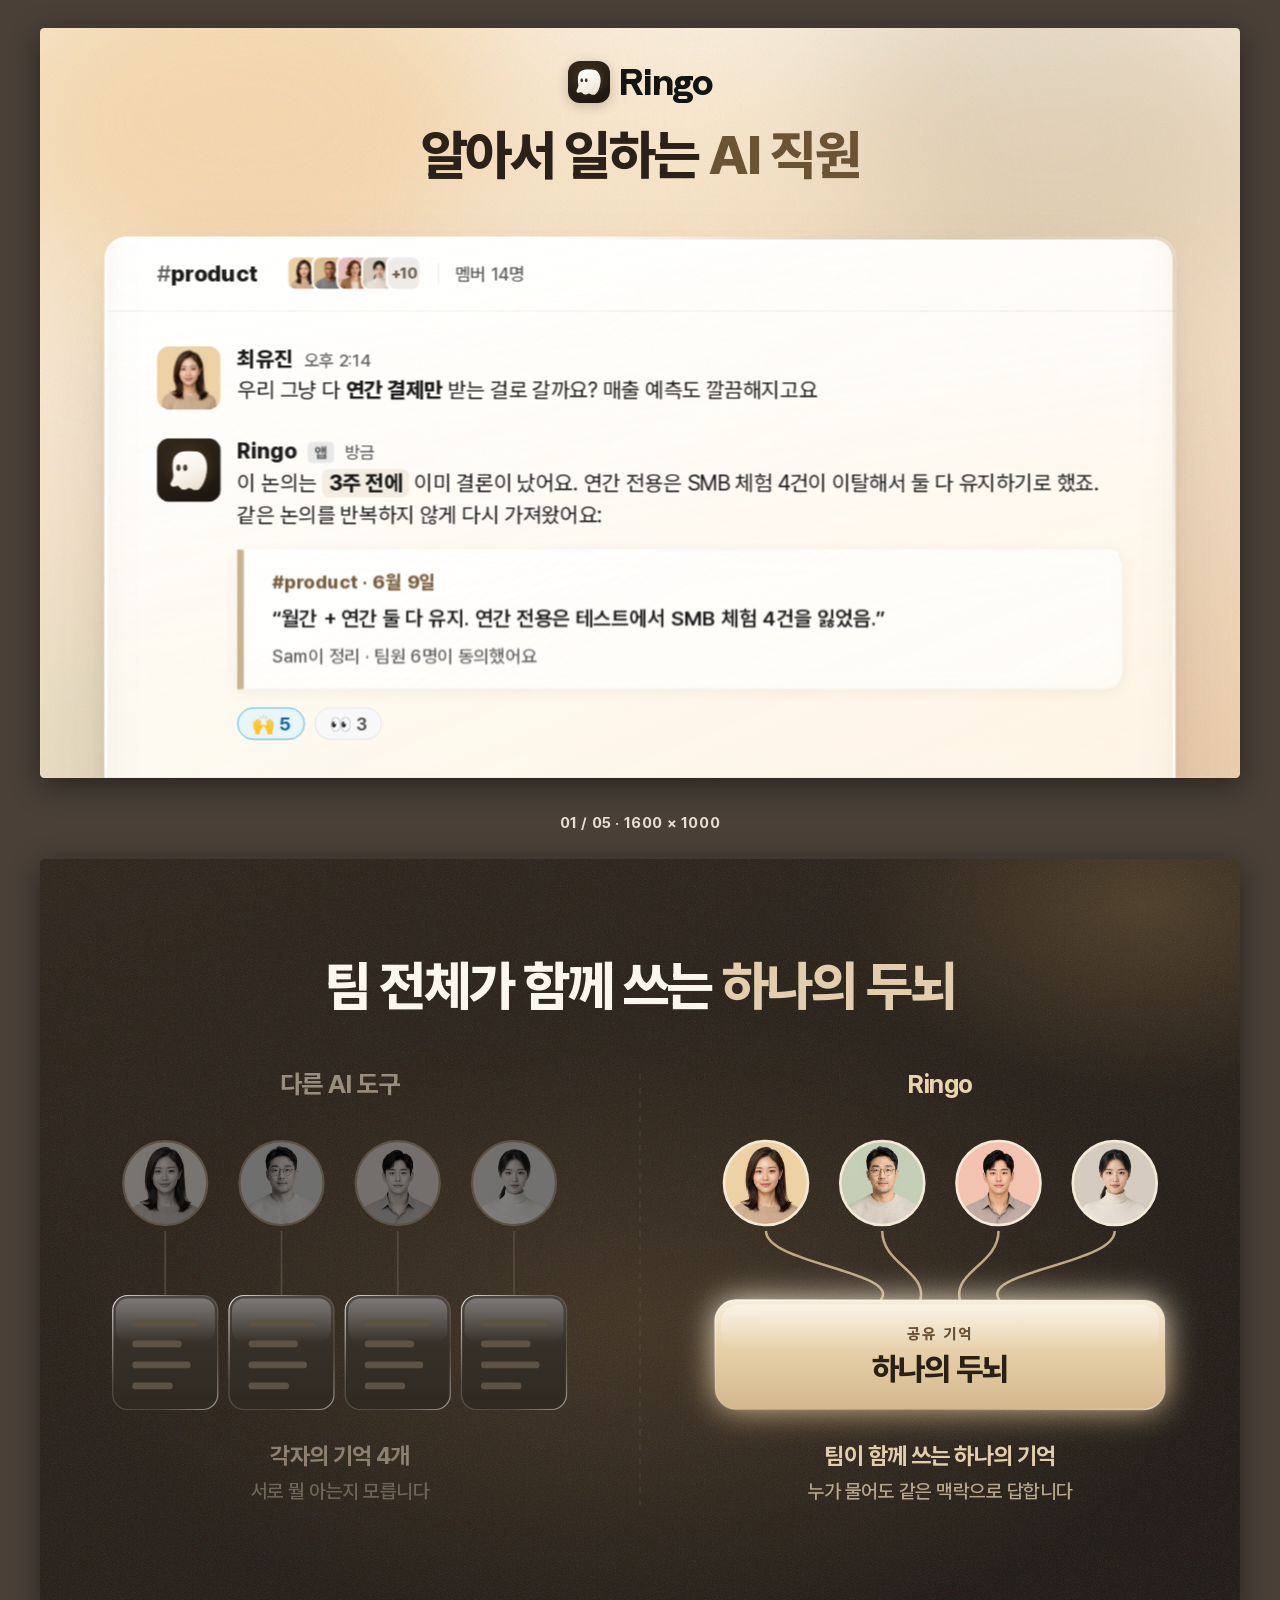
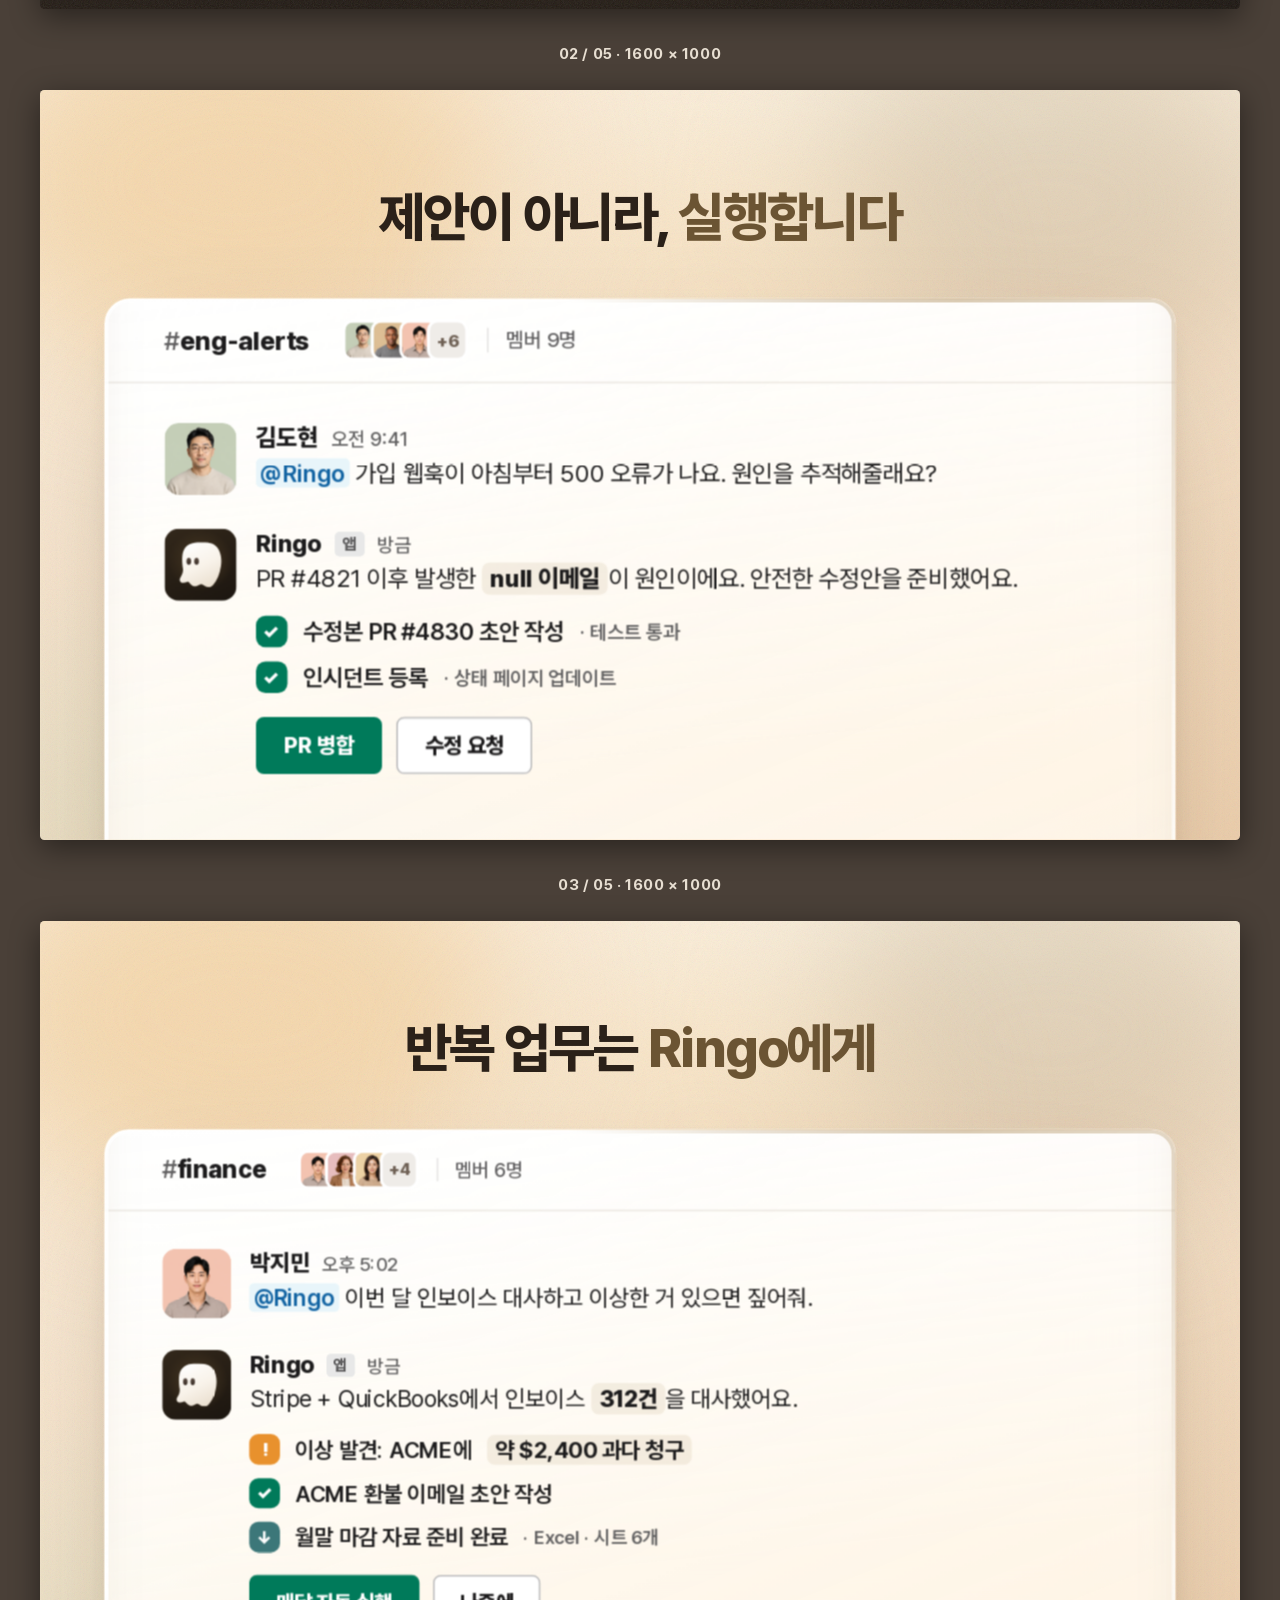
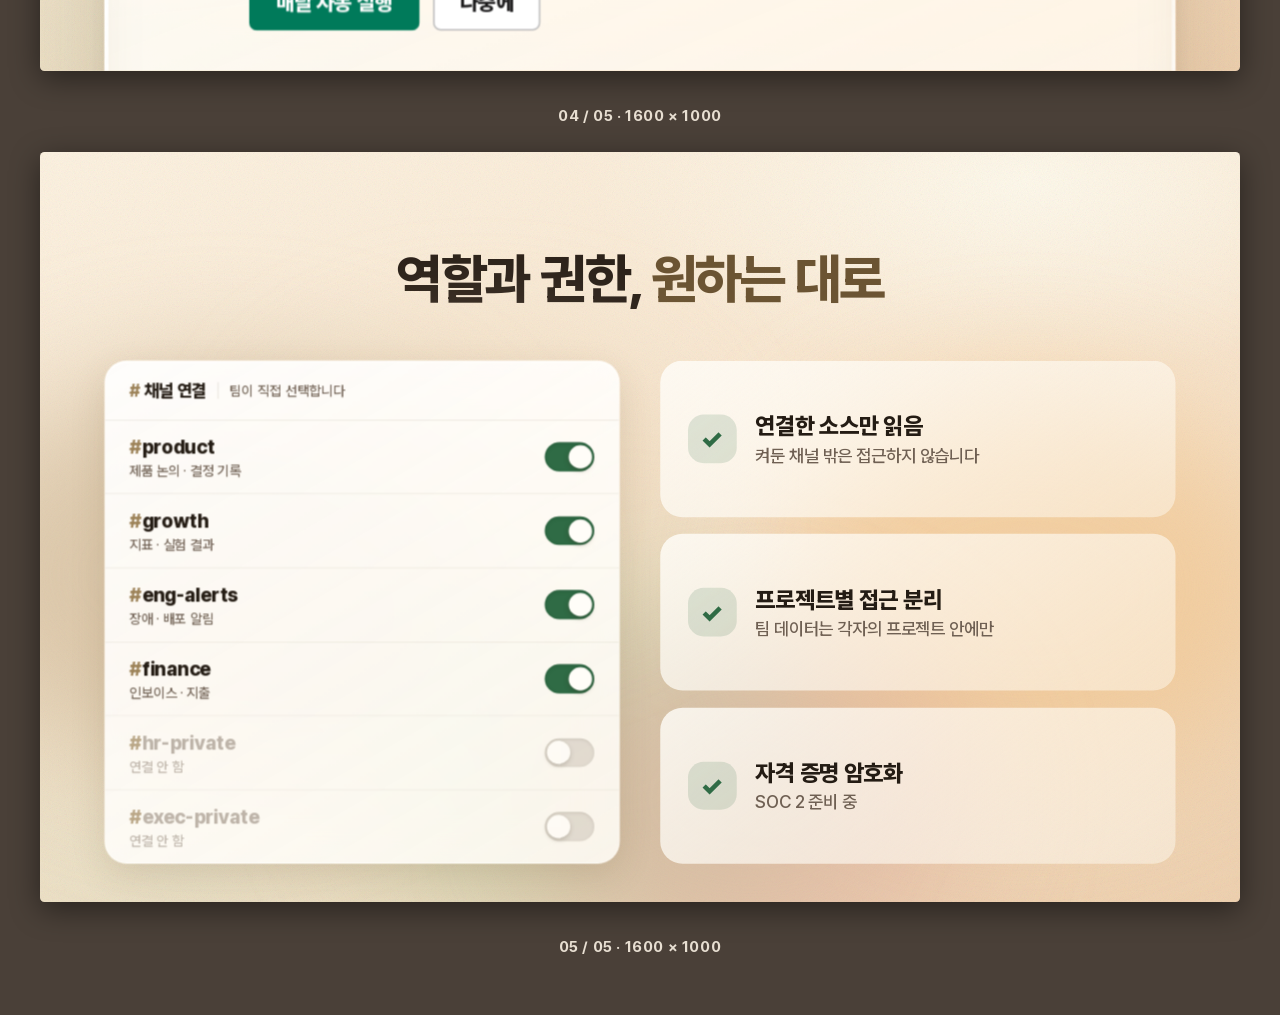
==== commit 7e584bbe: "헤드라인 5장 교체, 테두리 conic 광택, Slack UI 좌우 패딩 확대, 결정카드 유리화, 5번 채널패널 흰색 회복 및 체크 아이콘 확대" ====
--- a/index.html
+++ b/index.html
@@ -38,6 +38,10 @@
   /* 유리 표면. 강하게 줬더니 과해서 원래 농도로 되돌림 */
   .gpanel, .gcard {
     background: linear-gradient(142deg, rgba(255,253,248,.82) 0%, rgba(255,251,242,.46) 100%);
+  }
+  /* 왼쪽 채널 리스트만 흰색 쪽으로 회복 (내용이 많아 바탕이 받쳐줘야 읽힘) */
+  .gpanel {
+    background: linear-gradient(150deg, rgba(255,255,255,.94) 0%, rgba(255,253,248,.86) 100%);
     backdrop-filter: blur(22px) saturate(150%);
     -webkit-backdrop-filter: blur(22px) saturate(150%);
     border: 1px solid rgba(255,255,255,.70);
@@ -95,9 +99,9 @@
     border-radius: 24px; padding: 26px 30px;
   }
   .sdot {
-    flex: none; width: 42px; height: 42px; border-radius: 14px;
+    flex: none; width: 52px; height: 52px; border-radius: 17px;
     background: rgba(47,107,69,.15); color: #2f6b45;
-    display: grid; place-items: center; font-size: 19px; font-weight: 900;
+    display: grid; place-items: center; font-size: 28px; font-weight: 900;
   }
   .gcard b { display: block; font-size: 25px; font-weight: 800; color: #241c14; letter-spacing: -.022em; }
   .gcard i {
@@ -128,7 +132,7 @@
   <ellipse cx="559" cy="585" rx="37" ry="57" fill="url(#sEye)"/>
 </svg></span><span class="wordmark">Ringo</span></div>
   <div class="copy">
-    <h1>팀의 AI가 <em>먼저 말을 걸어요</em></h1>
+    <h1>알아서 일하는 <em>AI 직원</em></h1>
   </div>
   <div class="fit">
     <div class="win">
@@ -351,7 +355,7 @@
   <div class="wash w3" aria-hidden="true"><i></i><i></i><i></i></div>
   <div class="brand"></div>
   <div class="copy">
-    <h1>답만 하지 않아요, <em>일을 끝냅니다</em></h1>
+    <h1>제안이 아니라, <em>실행합니다</em></h1>
   </div>
   <div class="fit">
     <div class="win">
@@ -420,7 +424,7 @@
   <div class="wash w4" aria-hidden="true"><i></i><i></i><i></i></div>
   <div class="brand"></div>
   <div class="copy">
-    <h1>매달 반복되는 일, <em>이제 맡기세요</em></h1>
+    <h1>반복 업무는 <em>Ringo에게</em></h1>
   </div>
   <div class="fit">
     <div class="win">
@@ -490,7 +494,7 @@
   
   <div class="brand"></div>
   <div class="copy">
-    <h1>경계도 권한도 <em>팀이 정합니다</em></h1>
+    <h1>역할과 권한, <em>원하는 대로</em></h1>
   </div>
   <div class="fit">
     
--- a/base.css
+++ b/base.css
@@ -171,7 +171,7 @@
   align-items: center;
   gap: 9px;
   height: 54px;
-  padding: 0 22px;
+  padding: 0 38px;
   border-bottom: 1px solid var(--sk-line);
   background: #fff;
 }
@@ -188,7 +188,7 @@
 .win-body { padding: 16px 0 18px; }
 
 /* 메시지 */
-.msg { display: flex; gap: 12px; padding: 9px 22px; }
+.msg { display: flex; gap: 12px; padding: 9px 38px; }
 .msg + .msg { padding-top: 12px; }
 .av {
   flex: none;
@@ -223,10 +223,15 @@
   margin-top: 13px;
   border-left: 5px solid var(--oak);
   border-radius: 0 12px 12px 0;
-  /* 창 배경이 거의 흰색이라 #fbfaf8 로는 안 보였는데, 웜톤을 올렸더니 누렇게 떴습니다.
-     채도는 빼고 명도만 낮춘 웜 그레이로. */
-  background: linear-gradient(138deg, rgba(116,104,88,.11) 0%, rgba(116,104,88,.07) 100%);
-  box-shadow: inset 0 1px 0 rgba(255,255,255,.6);
+  /* 유리 창 위에 어두운 덩어리를 얹으면 겉돕니다.
+     어둡게 하는 대신 더 밝은 유리 조각으로 띄우고, 구분은 테두리와 왼쪽 바가 맡습니다. */
+  background: linear-gradient(150deg, rgba(255,255,255,.72) 0%, rgba(255,253,248,.46) 100%);
+  border-top: 1px solid rgba(255,255,255,.9);
+  border-right: 1px solid rgba(120,100,74,.14);
+  border-bottom: 1px solid rgba(120,100,74,.10);
+  box-shadow:
+    inset 0 1px 0 rgba(255,255,255,1),
+    0 2px 10px rgba(94,68,34,.07);
   padding: 15px 20px 16px;
   max-width: 680px;
 }
@@ -284,7 +289,7 @@
 
 /* 입력창 */
 .composer {
-  margin: 14px 22px 0;
+  margin: 14px 38px 0;
   border: 1px solid #c9c8c7; border-radius: 9px;
   padding: 13px 15px;
   font-size: 15.5px; color: #9a9a9a; font-weight: 500;
@@ -452,31 +457,42 @@
   position: relative;
   isolation: isolate;
   background:
-    /* (2) 상단 광택 */
-    linear-gradient(180deg, rgba(255,255,255,.85) 0, rgba(255,255,255,0) 130px),
-    /* 본 표면 */
-    linear-gradient(158deg, rgba(255,255,255,.93) 0%, rgba(255,252,245,.85) 100%);
-  backdrop-filter: blur(26px) saturate(180%);
-  -webkit-backdrop-filter: blur(26px) saturate(180%);
+    /* (2) 상단 스펙큘러 — 더 길고 강하게 */
+    linear-gradient(174deg, rgba(255,255,255,.92) 0, rgba(255,255,255,.30) 190px, rgba(255,255,255,0) 330px),
+    /* 좌상단 빛 받는 면 */
+    radial-gradient(120% 90% at 8% -8%, rgba(255,255,255,.72) 0%, rgba(255,255,255,0) 52%),
+    /* 본 표면 — 뒤 색이 비치도록 불투명도 낮춤 */
+    linear-gradient(158deg, rgba(255,255,255,.91) 0%, rgba(255,251,243,.83) 100%);
+  backdrop-filter: blur(32px) saturate(200%);
+  -webkit-backdrop-filter: blur(32px) saturate(200%);
   border: none;
   box-shadow:
-    0 36px 74px -22px rgba(88, 62, 30, .32),
+    0 40px 80px -24px rgba(88, 62, 30, .34),
     0 8px 22px -8px rgba(88, 62, 30, .14),
-    /* (3) 두께감 */
-    inset 0 1px 1px rgba(255,255,255,.98),
-    inset 0 -18px 30px -22px rgba(150,118,74,.55);
+    /* (3) 두께감 — 위 림라이트 / 아래 굴절 그림자 */
+    inset 0 0 0 1px rgba(255,255,255,.60),
+    inset 0 2.5px 2px -1px rgba(255,255,255,1),
+    inset 2px 0 2px -1px rgba(255,255,255,.85),
+    inset -2px 0 2px -1px rgba(255,255,255,.60),
+    inset 0 -2px 2px -1px rgba(255,255,255,.70),
+    inset 0 -30px 44px -28px rgba(150,118,74,.55);
 }
 
 /* (1) 테두리 광택: 마스크로 1.2px 링만 남깁니다 */
 .win::before {
   content: '';
   position: absolute; inset: 0; border-radius: inherit;
-  padding: 1.2px;
-  background: linear-gradient(138deg,
-    rgba(255,255,255,1) 0%,
-    rgba(255,255,255,.20) 34%,
-    rgba(196,170,132,.30) 58%,
-    rgba(255,255,255,.92) 100%);
+  padding: 2.4px;
+  /* 빛이 테두리를 따라 한 바퀴 도는 표현. 유리 가장자리 굴절감의 핵심 */
+  background: conic-gradient(from 208deg at 50% 50%,
+    rgba(255,255,255,.12)  0deg,
+    rgba(255,255,255,1)    52deg,
+    rgba(255,255,255,.85)  84deg,
+    rgba(255,255,255,.14) 140deg,
+    rgba(186,158,116,.55) 196deg,
+    rgba(255,255,255,.30) 250deg,
+    rgba(255,255,255,1)   304deg,
+    rgba(255,255,255,.12) 360deg);
   -webkit-mask: linear-gradient(#000 0 0) content-box, linear-gradient(#000 0 0);
   -webkit-mask-composite: xor;
   mask: linear-gradient(#000 0 0) content-box, linear-gradient(#000 0 0);
@@ -487,3 +503,8 @@
 
 .win-head { background: transparent; border-bottom-color: rgba(120,100,74,.14); }
 .composer { border-color: rgba(120,100,74,.22); }
+
+
+/* 유리 창 위에 얹히는 요소는 완전 불투명이면 유리감이 끊깁니다 */
+.att { backdrop-filter: blur(6px); -webkit-backdrop-filter: blur(6px); }
+.rx span, .btn { backdrop-filter: blur(8px); -webkit-backdrop-filter: blur(8px); }
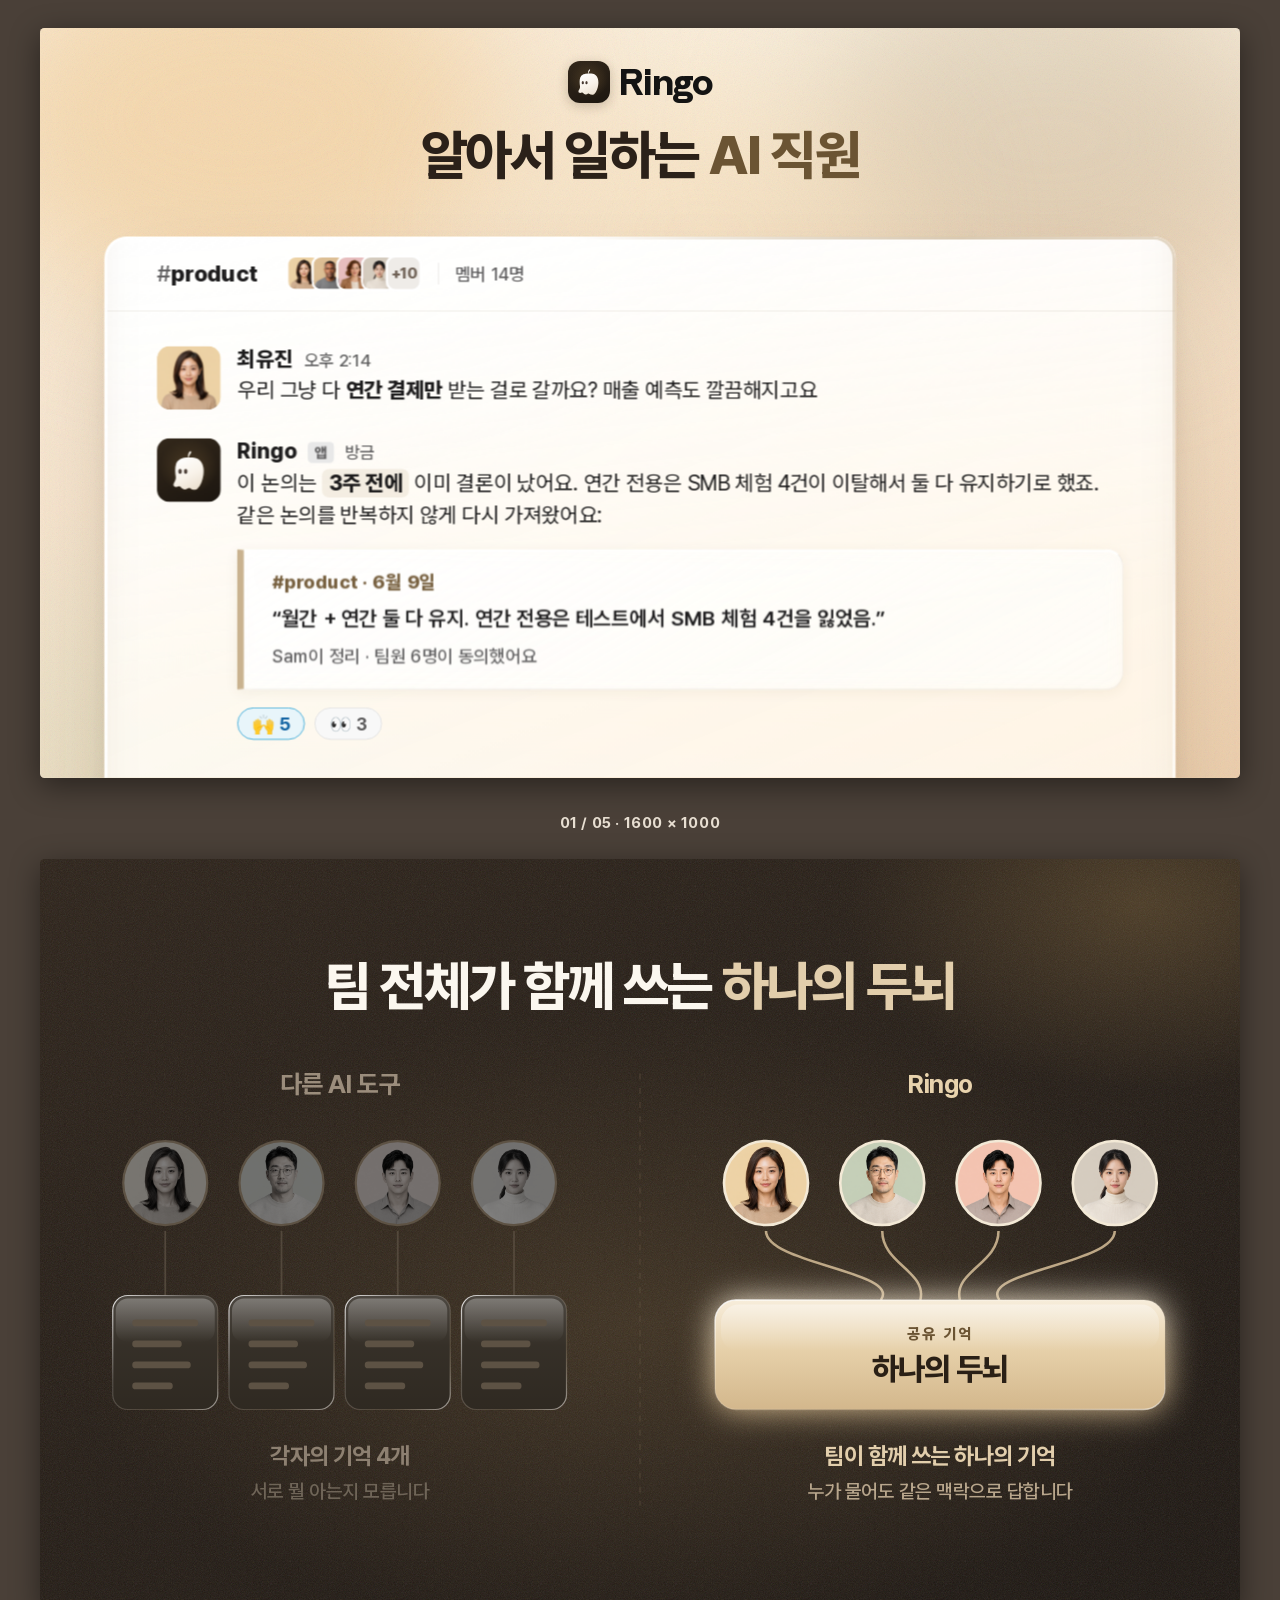
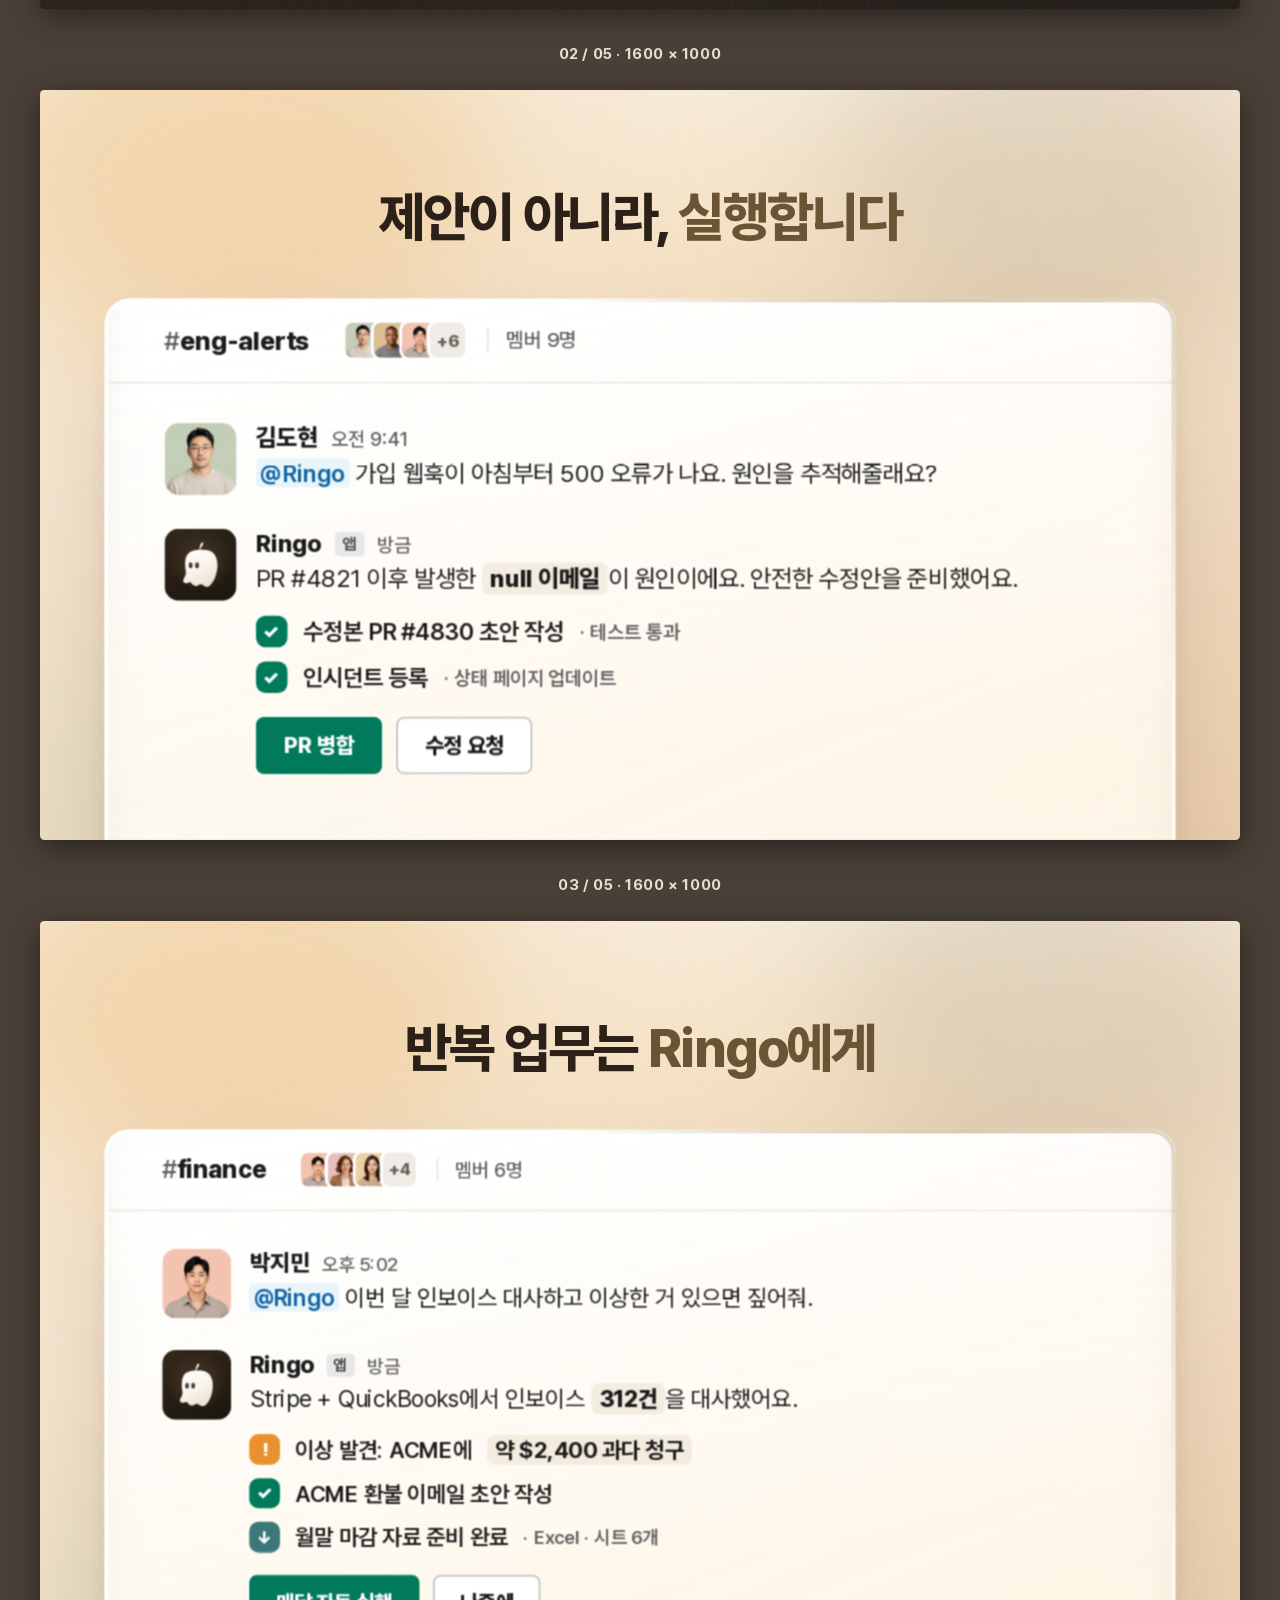
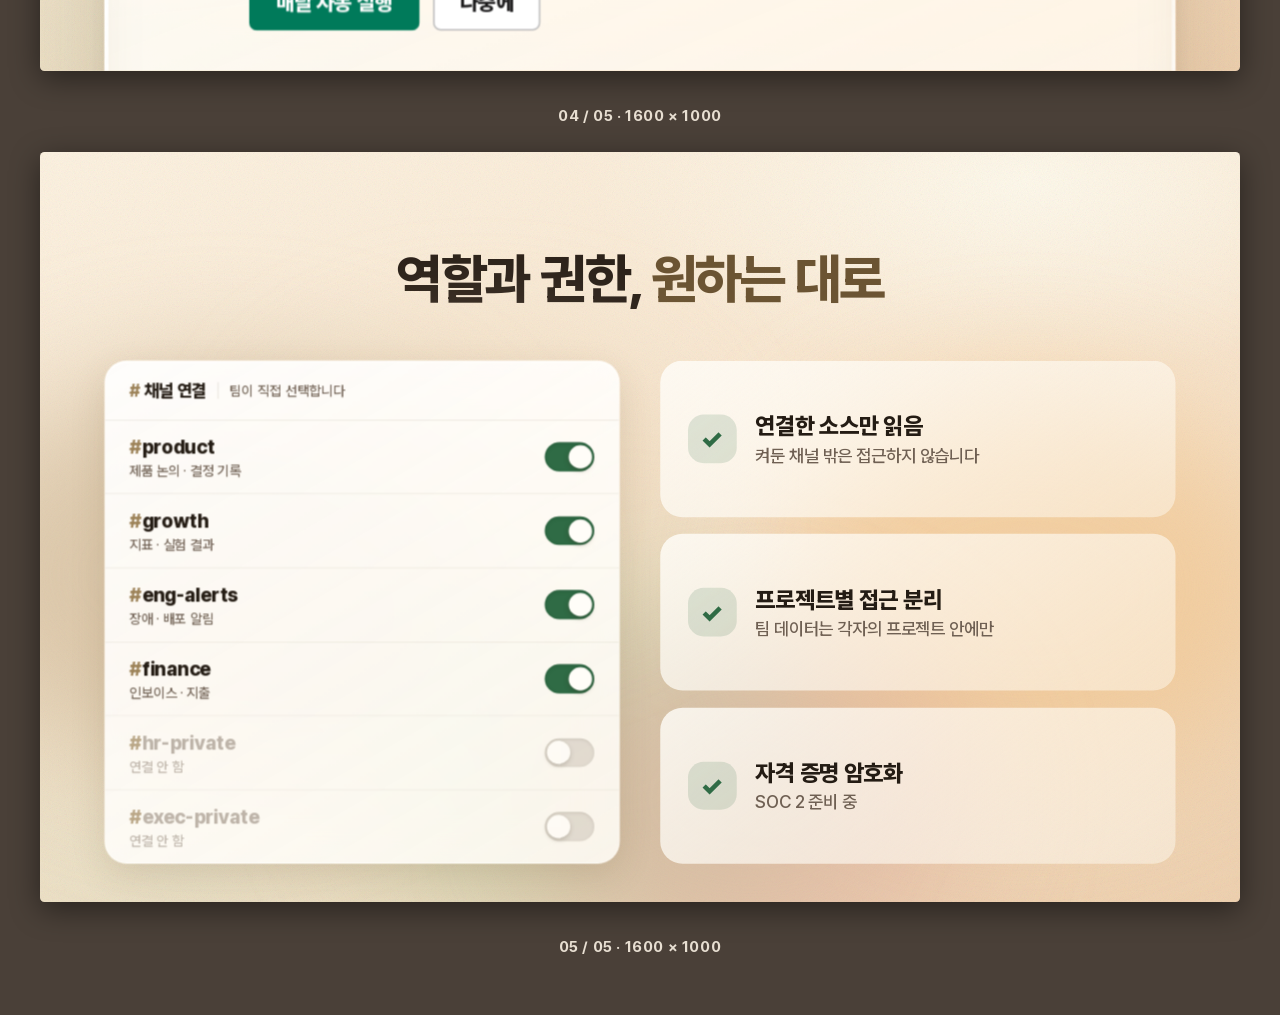
==== commit ce5b9d66: "정령 꼭지 반영 (spirit-character-stem), 마켓플레이스 5장·앱아이콘 재캡쳐" ====
--- a/index.html
+++ b/index.html
@@ -113,7 +113,7 @@
 
 <div class="slide">
   <div class="wash w1" aria-hidden="true"><i></i><i></i><i></i></div>
-  <div class="brand"><span class="markimg"><svg viewBox="291 282 662 715" preserveAspectRatio="xMidYMid meet" aria-hidden="true">
+  <div class="brand"><span class="markimg"><svg viewBox="279 140 694 866" preserveAspectRatio="xMidYMid meet" aria-hidden="true">
   <defs>
     <linearGradient id="sBody" x1="28%" y1="4%" x2="72%" y2="100%">
       <stop offset="0%" stop-color="#fefdfb"/><stop offset="52%" stop-color="#f9f3ea"/><stop offset="100%" stop-color="#ebe0d0"/>
@@ -126,6 +126,8 @@
     </radialGradient>
     <clipPath id="sClip"><path d="M627 283 C487 283 387 324 349 424 C320 501 330 628 342 701 C351 756 326 807 303 842 C279 880 295 916 324 925 C353 934 380 925 404 915 C425 906 438 918 454 937 C486 974 525 993 562 980 C594 969 611 946 638 951 C670 957 689 983 718 992 C758 1005 792 994 820 965 C891 891 929 791 948 666 C969 526 938 407 866 341 C808 288 720 281 627 283 Z"/></clipPath>
   </defs>
+  <!-- 꼭지 (spirit-character-stem) -->
+  <path d="M 610 293 C 602 237 618 185 648 150 C 657 139 672 139 678 150 C 684 164 675 188 657 210 C 642 230 626 260 622 286 Z" fill="url(#sBody)"/>
   <path d="M627 283 C487 283 387 324 349 424 C320 501 330 628 342 701 C351 756 326 807 303 842 C279 880 295 916 324 925 C353 934 380 925 404 915 C425 906 438 918 454 937 C486 974 525 993 562 980 C594 969 611 946 638 951 C670 957 689 983 718 992 C758 1005 792 994 820 965 C891 891 929 791 948 666 C969 526 938 407 866 341 C808 288 720 281 627 283 Z" fill="url(#sBody)"/>
   <ellipse cx="520" cy="430" rx="250" ry="200" fill="url(#sGloss)" clip-path="url(#sClip)"/>
   <ellipse cx="436" cy="585" rx="37" ry="57" fill="url(#sEye)"/>
@@ -160,7 +162,7 @@
       </div>
       
       <div class="msg">
-        <div class="av ringo"><svg viewBox="291 282 662 715" preserveAspectRatio="xMidYMid meet" aria-hidden="true">
+        <div class="av ringo"><svg viewBox="279 140 694 866" preserveAspectRatio="xMidYMid meet" aria-hidden="true">
   <defs>
     <linearGradient id="sBody" x1="28%" y1="4%" x2="72%" y2="100%">
       <stop offset="0%" stop-color="#fefdfb"/><stop offset="52%" stop-color="#f9f3ea"/><stop offset="100%" stop-color="#ebe0d0"/>
@@ -173,6 +175,8 @@
     </radialGradient>
     <clipPath id="sClip"><path d="M627 283 C487 283 387 324 349 424 C320 501 330 628 342 701 C351 756 326 807 303 842 C279 880 295 916 324 925 C353 934 380 925 404 915 C425 906 438 918 454 937 C486 974 525 993 562 980 C594 969 611 946 638 951 C670 957 689 983 718 992 C758 1005 792 994 820 965 C891 891 929 791 948 666 C969 526 938 407 866 341 C808 288 720 281 627 283 Z"/></clipPath>
   </defs>
+  <!-- 꼭지 (spirit-character-stem) -->
+  <path d="M 610 293 C 602 237 618 185 648 150 C 657 139 672 139 678 150 C 684 164 675 188 657 210 C 642 230 626 260 622 286 Z" fill="url(#sBody)"/>
   <path d="M627 283 C487 283 387 324 349 424 C320 501 330 628 342 701 C351 756 326 807 303 842 C279 880 295 916 324 925 C353 934 380 925 404 915 C425 906 438 918 454 937 C486 974 525 993 562 980 C594 969 611 946 638 951 C670 957 689 983 718 992 C758 1005 792 994 820 965 C891 891 929 791 948 666 C969 526 938 407 866 341 C808 288 720 281 627 283 Z" fill="url(#sBody)"/>
   <ellipse cx="520" cy="430" rx="250" ry="200" fill="url(#sGloss)" clip-path="url(#sClip)"/>
   <ellipse cx="436" cy="585" rx="37" ry="57" fill="url(#sEye)"/>
@@ -383,7 +387,7 @@
       </div>
       
       <div class="msg">
-        <div class="av ringo"><svg viewBox="291 282 662 715" preserveAspectRatio="xMidYMid meet" aria-hidden="true">
+        <div class="av ringo"><svg viewBox="279 140 694 866" preserveAspectRatio="xMidYMid meet" aria-hidden="true">
   <defs>
     <linearGradient id="sBody" x1="28%" y1="4%" x2="72%" y2="100%">
       <stop offset="0%" stop-color="#fefdfb"/><stop offset="52%" stop-color="#f9f3ea"/><stop offset="100%" stop-color="#ebe0d0"/>
@@ -396,6 +400,8 @@
     </radialGradient>
     <clipPath id="sClip"><path d="M627 283 C487 283 387 324 349 424 C320 501 330 628 342 701 C351 756 326 807 303 842 C279 880 295 916 324 925 C353 934 380 925 404 915 C425 906 438 918 454 937 C486 974 525 993 562 980 C594 969 611 946 638 951 C670 957 689 983 718 992 C758 1005 792 994 820 965 C891 891 929 791 948 666 C969 526 938 407 866 341 C808 288 720 281 627 283 Z"/></clipPath>
   </defs>
+  <!-- 꼭지 (spirit-character-stem) -->
+  <path d="M 610 293 C 602 237 618 185 648 150 C 657 139 672 139 678 150 C 684 164 675 188 657 210 C 642 230 626 260 622 286 Z" fill="url(#sBody)"/>
   <path d="M627 283 C487 283 387 324 349 424 C320 501 330 628 342 701 C351 756 326 807 303 842 C279 880 295 916 324 925 C353 934 380 925 404 915 C425 906 438 918 454 937 C486 974 525 993 562 980 C594 969 611 946 638 951 C670 957 689 983 718 992 C758 1005 792 994 820 965 C891 891 929 791 948 666 C969 526 938 407 866 341 C808 288 720 281 627 283 Z" fill="url(#sBody)"/>
   <ellipse cx="520" cy="430" rx="250" ry="200" fill="url(#sGloss)" clip-path="url(#sClip)"/>
   <ellipse cx="436" cy="585" rx="37" ry="57" fill="url(#sEye)"/>
@@ -452,7 +458,7 @@
       </div>
       
       <div class="msg">
-        <div class="av ringo"><svg viewBox="291 282 662 715" preserveAspectRatio="xMidYMid meet" aria-hidden="true">
+        <div class="av ringo"><svg viewBox="279 140 694 866" preserveAspectRatio="xMidYMid meet" aria-hidden="true">
   <defs>
     <linearGradient id="sBody" x1="28%" y1="4%" x2="72%" y2="100%">
       <stop offset="0%" stop-color="#fefdfb"/><stop offset="52%" stop-color="#f9f3ea"/><stop offset="100%" stop-color="#ebe0d0"/>
@@ -465,6 +471,8 @@
     </radialGradient>
     <clipPath id="sClip"><path d="M627 283 C487 283 387 324 349 424 C320 501 330 628 342 701 C351 756 326 807 303 842 C279 880 295 916 324 925 C353 934 380 925 404 915 C425 906 438 918 454 937 C486 974 525 993 562 980 C594 969 611 946 638 951 C670 957 689 983 718 992 C758 1005 792 994 820 965 C891 891 929 791 948 666 C969 526 938 407 866 341 C808 288 720 281 627 283 Z"/></clipPath>
   </defs>
+  <!-- 꼭지 (spirit-character-stem) -->
+  <path d="M 610 293 C 602 237 618 185 648 150 C 657 139 672 139 678 150 C 684 164 675 188 657 210 C 642 230 626 260 622 286 Z" fill="url(#sBody)"/>
   <path d="M627 283 C487 283 387 324 349 424 C320 501 330 628 342 701 C351 756 326 807 303 842 C279 880 295 916 324 925 C353 934 380 925 404 915 C425 906 438 918 454 937 C486 974 525 993 562 980 C594 969 611 946 638 951 C670 957 689 983 718 992 C758 1005 792 994 820 965 C891 891 929 791 948 666 C969 526 938 407 866 341 C808 288 720 281 627 283 Z" fill="url(#sBody)"/>
   <ellipse cx="520" cy="430" rx="250" ry="200" fill="url(#sGloss)" clip-path="url(#sClip)"/>
   <ellipse cx="436" cy="585" rx="37" ry="57" fill="url(#sEye)"/>
